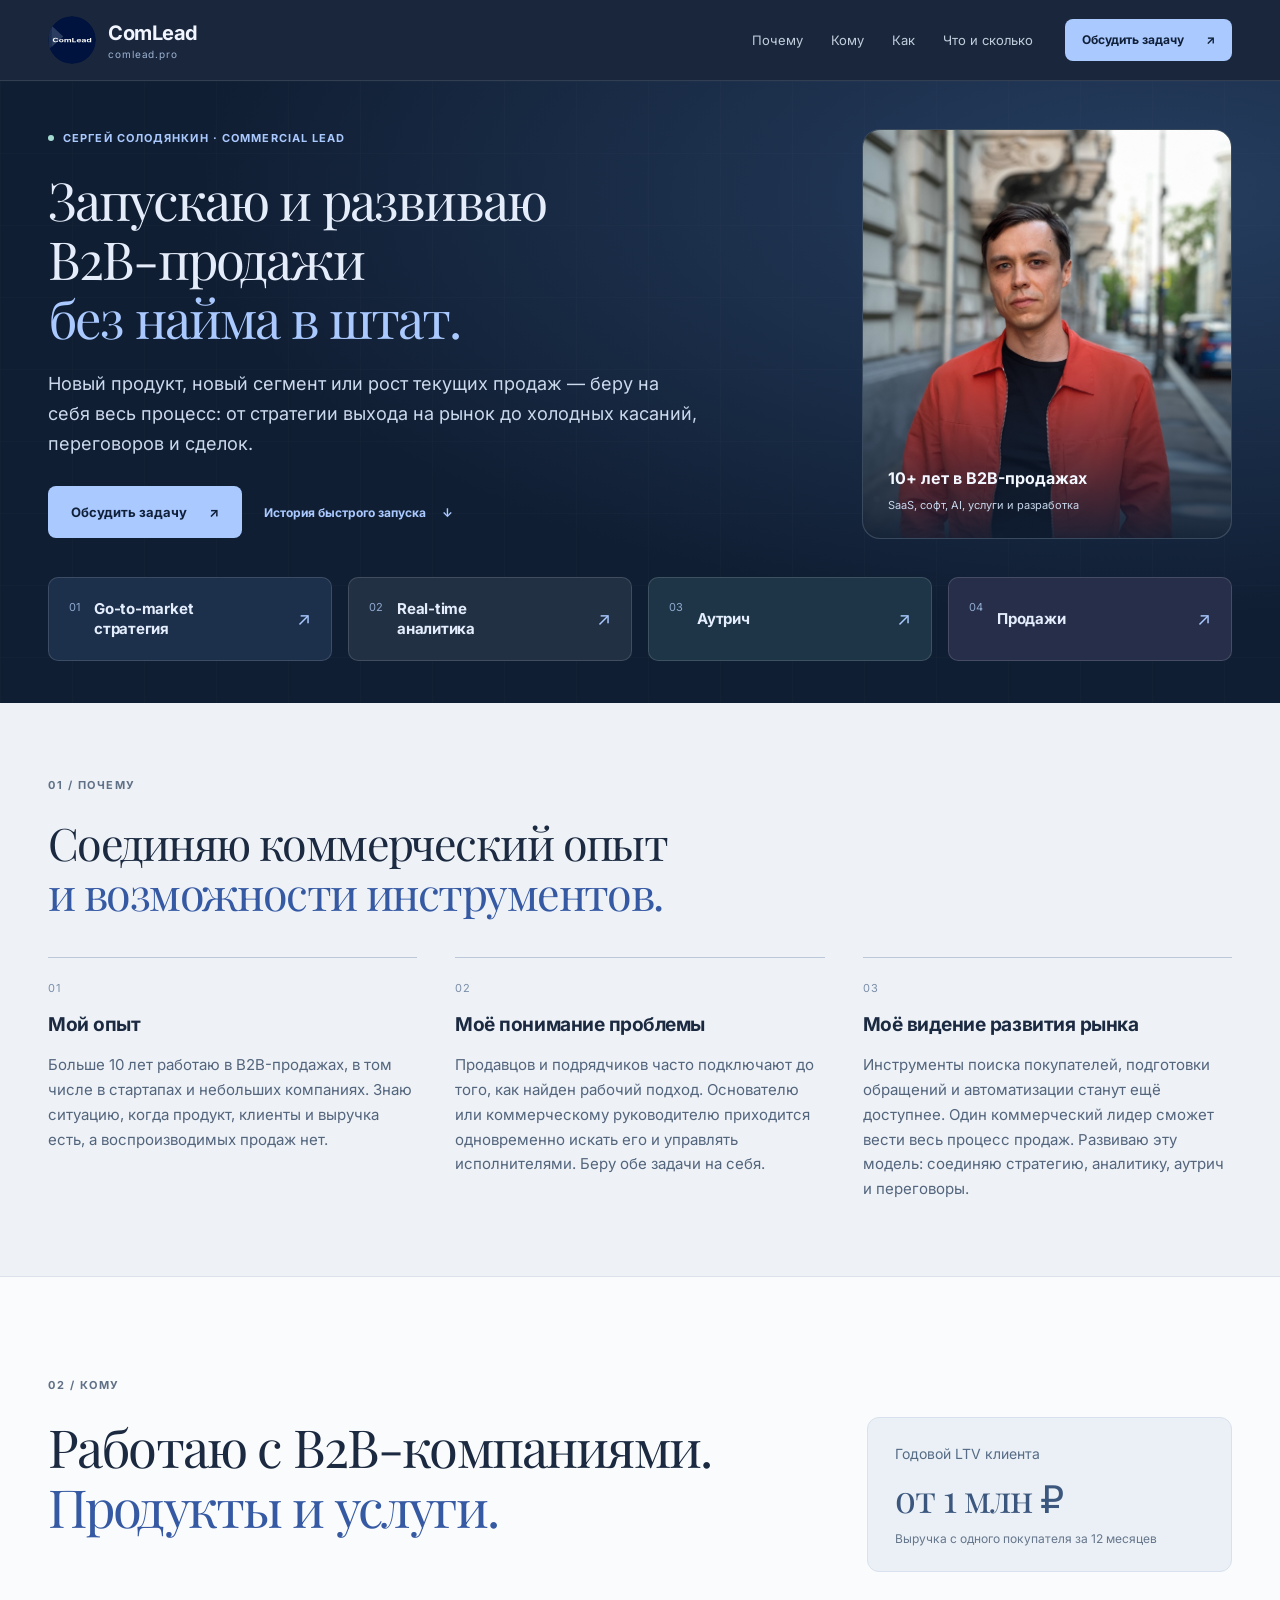
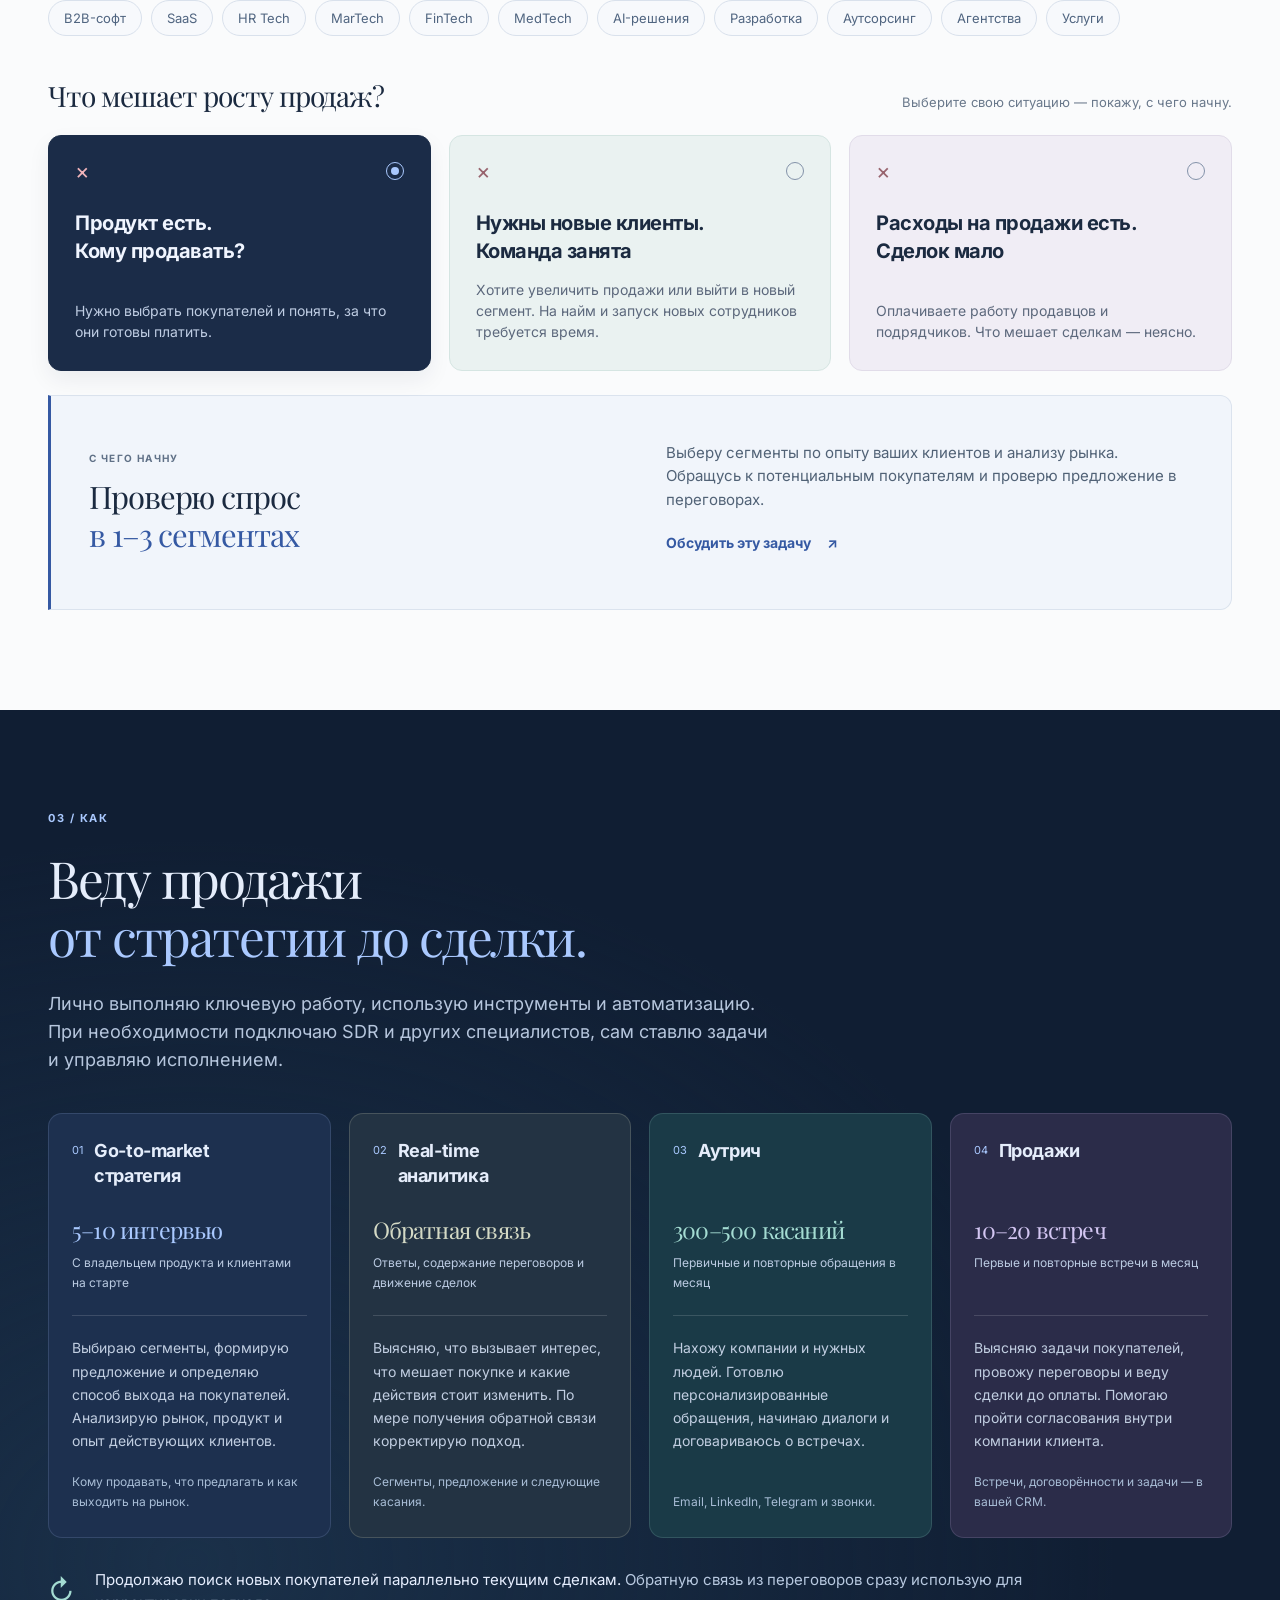
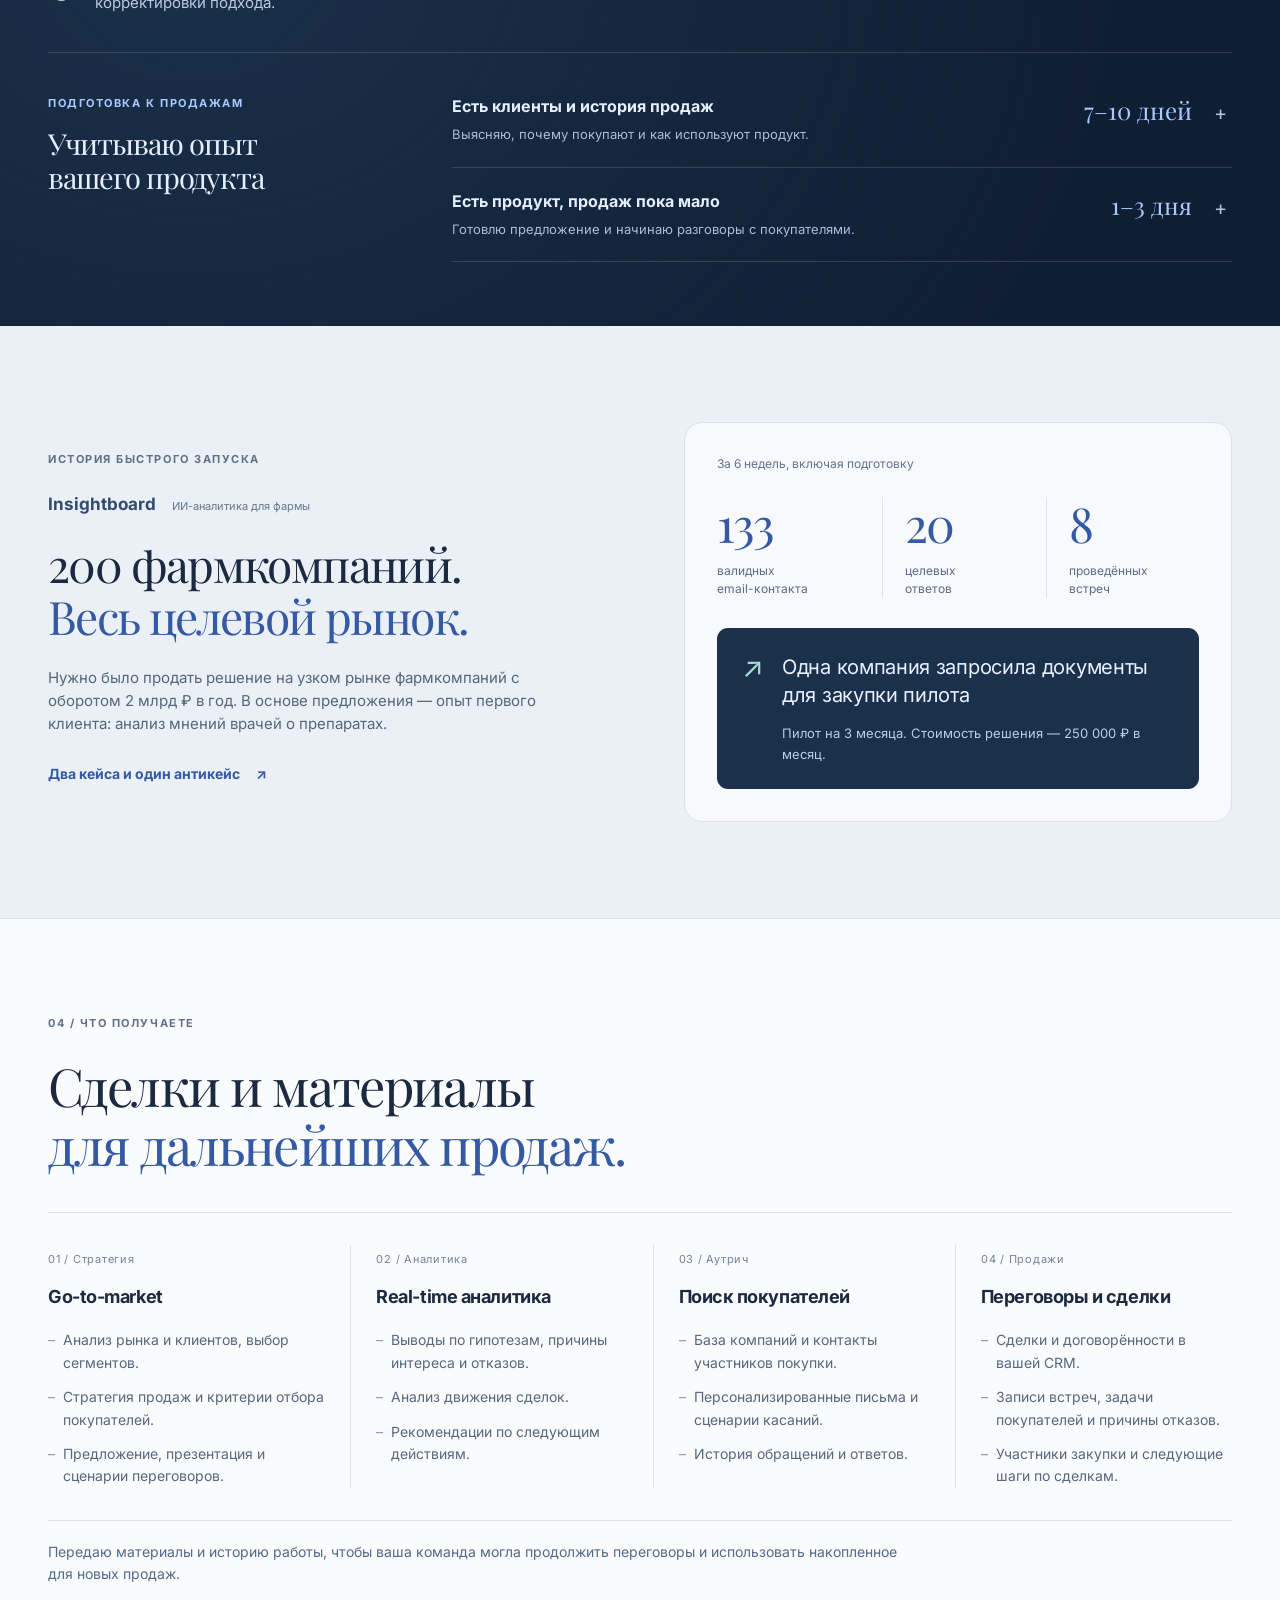
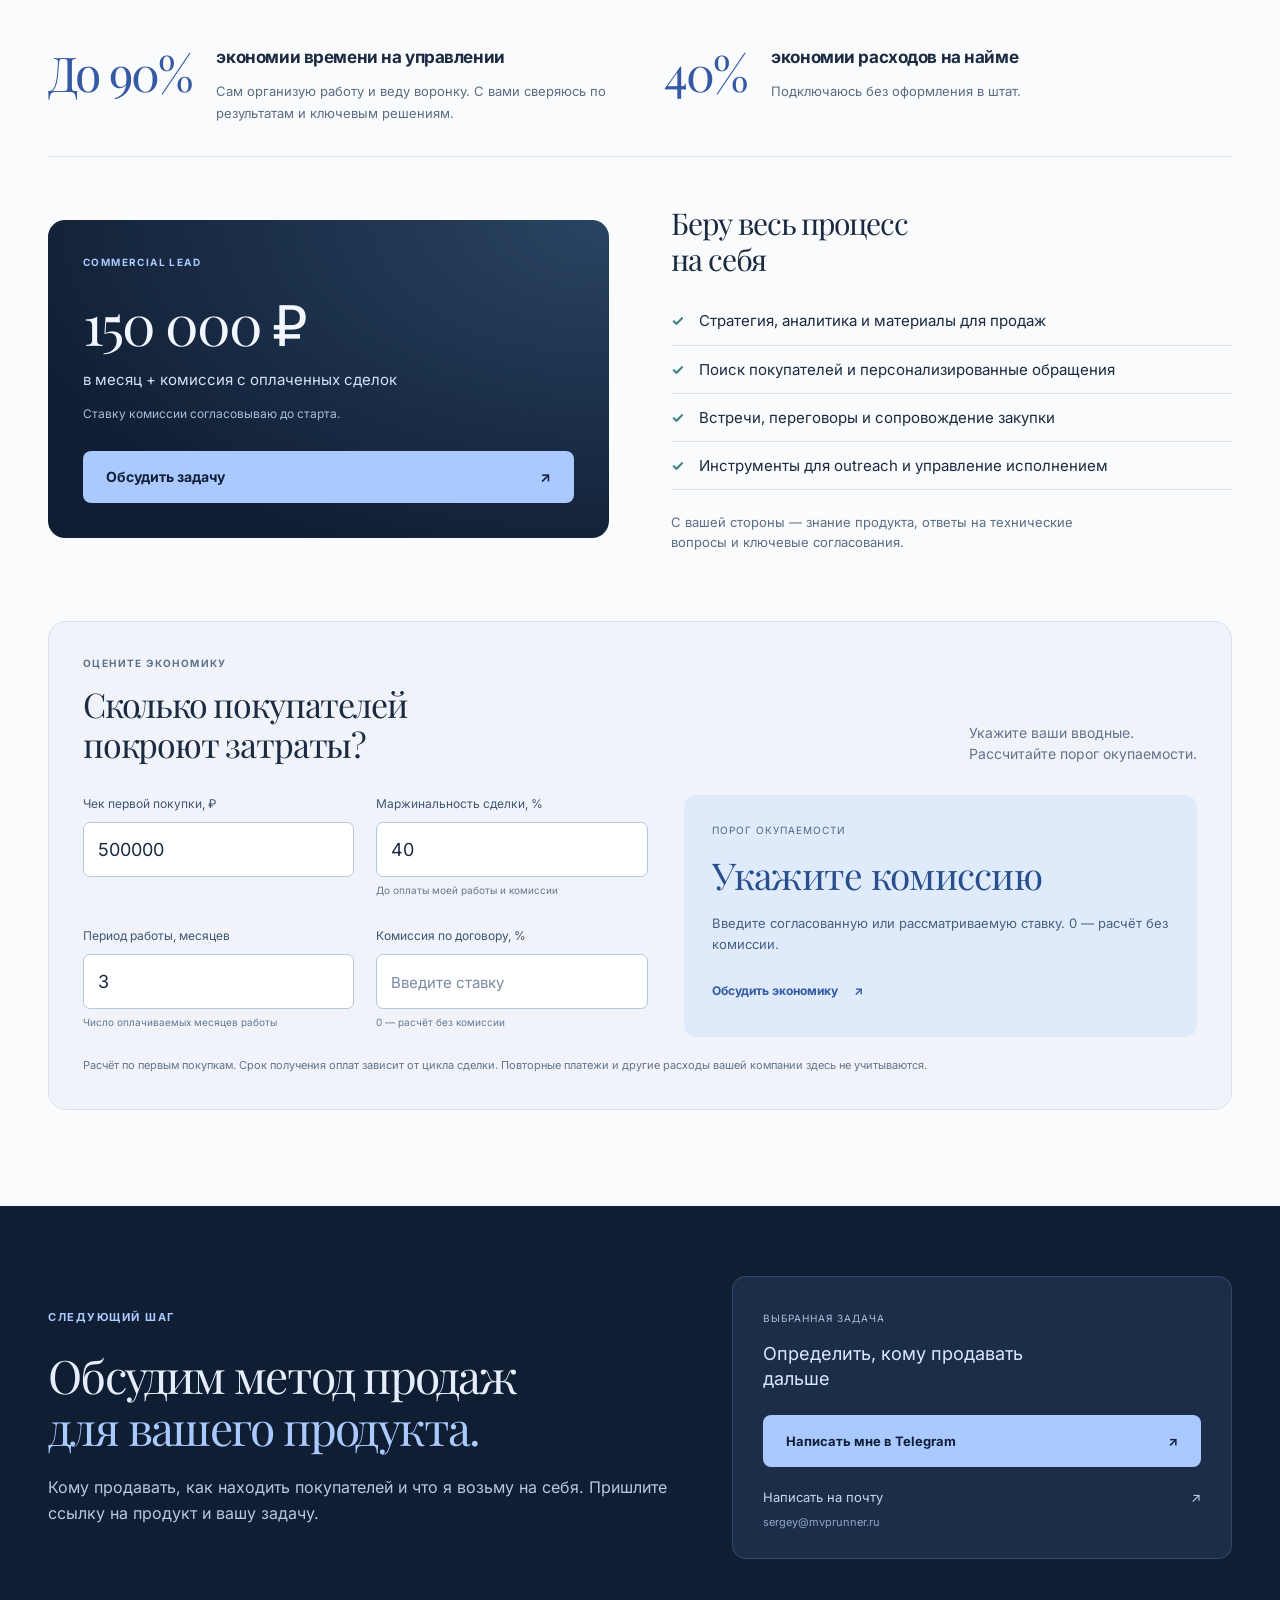
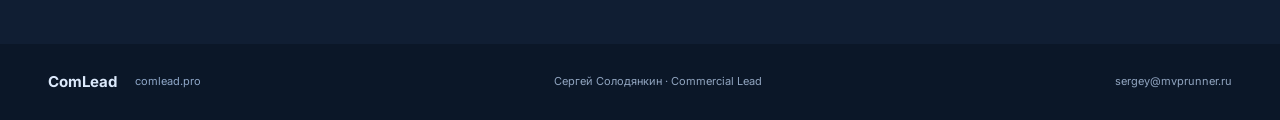
==== index.html @ 10d67a9d "Add files via upload" ====
<!doctype html>
<html lang="ru">
<head>
  <meta charset="utf-8">
  <meta name="viewport" content="width=device-width,initial-scale=1">
  <meta name="theme-color" content="#101e33">
  <title>ComLead — Commercial Lead для B2B-продаж</title>
  <meta name="description" content="Сергей Солодянкин — Commercial Lead. Запускаю и развиваю B2B-продажи: go-to-market стратегия, real-time аналитика, аутрич и переговоры. Без найма в штат.">
  <style>@font-face {
  font-family: 'Inter';
  font-style: normal;
  font-weight: 400;
  font-display: swap;
  src: url([data-uri]) format('truetype');
}
@font-face {
  font-family: 'Inter';
  font-style: normal;
  font-weight: 700;
  font-display: swap;
  src: url([data-uri]) format('truetype');
}
@font-face {
  font-family: 'Playfair Display';
  font-style: normal;
  font-weight: 400;
  font-display: swap;
  src: url([data-uri]) format('truetype');
}
:root{--navy:#101e33;--navy-soft:#192a43;--ink:#1b2a40;--muted:#596779;--blue:#aac9ff;--accent:#3559a3;--teal:#a4dcd2;--paper:#f4f6f8;--line:#dce2e9;--sans:Inter,Arial,sans-serif;--serif:'Playfair Display',Georgia,serif}
*{box-sizing:border-box}html{scroll-behavior:smooth;scroll-padding-top:100px}body{margin:0;background:var(--paper);color:var(--ink);font:16px/1.55 var(--sans);-webkit-font-smoothing:antialiased}button,input{font:inherit}a{color:inherit}img,svg{max-width:100%}button,a,input,summary{-webkit-tap-highlight-color:transparent}h1,h2,h3,p{margin:0}h1,h2,h3{font-family:var(--serif);font-weight:400;letter-spacing:-.035em}h1{font-size:clamp(48px,5.2vw,76px);line-height:1.09}h2{font-size:clamp(38px,4.1vw,58px);line-height:1.13}h3{font-size:30px;line-height:1.2}strong,b{font-weight:700}.wrap{width:min(1232px,calc(100% - 96px));margin-inline:auto}.accent{color:var(--accent)}.eyebrow{font-size:11px;line-height:1.5;letter-spacing:.14em;text-transform:uppercase;font-weight:700;color:#607187;margin-bottom:24px}.dark-surface{background:var(--navy);color:#e5edfb}.dark-surface .accent{color:var(--blue)}.dark-surface .eyebrow{color:var(--blue)}.sr-only{position:absolute;width:1px;height:1px;overflow:hidden;clip:rect(0,0,0,0);white-space:nowrap}.skip-link{position:fixed;top:12px;left:12px;z-index:100;background:white;color:var(--ink);padding:12px 18px;transform:translateY(-180%)}.skip-link:focus{transform:translateY(0)}a:focus-visible,summary:focus-visible,input:focus-visible{outline:3px solid #5c94ec;outline-offset:5px}
.site-header{position:sticky;top:0;z-index:20;background:#101e33f5;backdrop-filter:blur(16px);border-bottom:1px solid #ffffff1c}.nav{height:80px;display:flex;align-items:center;gap:32px}.brand{display:flex;gap:12px;align-items:center;color:#f1f5ff;text-decoration:none;font-size:18px;font-weight:700;white-space:nowrap}.brand img{flex:none;border-radius:50%}.nav-links{margin-left:auto;display:flex;gap:28px;color:#c2cddd;font-size:13px}.nav-links a{text-decoration:none;padding:12px 0;transition:color .2s}.nav-links a:hover{color:white}.button{display:inline-flex;gap:22px;align-items:center;justify-content:space-between;min-height:52px;padding:15px 22px;border:1px solid transparent;border-radius:8px;background:var(--blue);color:#102039;text-decoration:none;font-size:14px;line-height:1.4;font-weight:700;transition:background .2s,transform .2s}.button:hover{background:#c5daff;transform:translateY(-2px)}.button.small{min-height:42px;padding:10px 16px;font-size:12px}.text-link{display:inline-flex;align-items:center;gap:16px;text-decoration:none;font-size:14px;font-weight:700;line-height:1.45;padding-block:10px;color:var(--accent)}.text-link:hover{text-decoration:underline;text-underline-offset:5px}.dark-surface .text-link{color:var(--blue)}.mobile-nav{display:none}
.hero{position:relative;overflow:hidden;background:radial-gradient(ellipse at 90% 18%,#263e60 0,transparent 59%),var(--navy);padding:72px 0 0}.hero:before{position:absolute;content:'';inset:0;pointer-events:none;background-image:linear-gradient(#ffffff03 1px,transparent 1px),linear-gradient(90deg,#ffffff03 1px,transparent 1px);background-size:72px 72px}.hero .wrap{position:relative}.hero-layout{display:grid;grid-template-columns:1.15fr 1fr;gap:58px;align-items:center}.hero .eyebrow{font-size:10px;display:flex;align-items:center;gap:9px;margin-bottom:24px}.status-dot{width:6px;height:6px;background:var(--teal);border-radius:50%;flex:none}.hero-lead{font-size:19px;line-height:1.55;color:#ccd9ed;max-width:560px;margin-top:24px}.hero-benefit{margin-top:24px;border-left:2px solid #a4dcd287;padding-left:18px;max-width:560px;font-size:15px;line-height:1.55}.hero-benefit strong{display:block;font-size:15px;margin-bottom:6px;color:#e6efff}.hero-benefit p{color:#aebfd6}.hero-actions{display:flex;align-items:center;gap:18px;margin-top:30px;flex-wrap:wrap}.hero-actions .text-link{font-size:12px}.unit-visual{border:1px solid #b0c9ee26;border-radius:20px;padding:24px 26px;background:linear-gradient(140deg,#b6d2ff07,#0715271c);align-self:center;box-shadow:0 28px 80px #050e1f18}.visual-caption{display:flex;justify-content:space-between;align-items:center;color:#aec2df;font-size:11px;letter-spacing:.08em;text-transform:uppercase}.caption-mark{font-size:24px;color:var(--blue);line-height:1}.team-triangle{width:100%;height:auto;margin:22px 0 18px;overflow:visible}.team-triangle text{font-family:var(--sans);letter-spacing:0}.tri-role{font-size:17px;fill:#e7efff;font-weight:700}.tri-note{font-size:12px;fill:#adc0dc}.tri-core{font-family:var(--serif)!important;font-size:25px;fill:#e7efff}.accent-text{fill:var(--blue)}.visual-foot{display:flex;gap:15px;align-items:center;border-top:1px solid #ffffff21;padding-top:20px;font-size:12px;line-height:1.6;color:#afc0d8}.visual-foot strong{font-weight:400;color:#e2edff}.loop-icon{font-family:var(--sans);font-size:28px;line-height:1;color:var(--teal);flex:none}.industry-line{display:flex;align-items:center;justify-content:space-between;gap:24px;border-top:1px solid #ffffff20;margin-top:58px;padding:23px 0;color:#aebed4;font-size:12px}.industry-line a{text-decoration:none;white-space:nowrap;color:#d6e4f9}
.why-section{padding:88px 0;background:#eef2f7;border-bottom:1px solid var(--line)}.why-layout{display:grid;grid-template-columns:1.12fr 1fr;gap:90px;align-items:start}.why-layout h2{font-size:clamp(36px,3.5vw,49px)}.why-copy{padding-top:38px;font-size:17px;color:#536276}.why-copy>p+p{margin-top:22px}.key-thought{font-size:20px;line-height:1.5;color:var(--ink)}.small-copy{font-size:15px}
.who-section{padding:100px 0;background:#fafbfc}.section-heading{display:flex;justify-content:space-between;align-items:flex-end;gap:40px;margin-bottom:38px}.section-heading h2{max-width:920px}.section-intro{font-size:15px;color:var(--muted);padding-bottom:4px}.situation-picker{border:0;margin:0;padding:0;display:grid;grid-template-columns:repeat(3,minmax(0,1fr));gap:18px}.situation-choice{position:relative;display:flex;cursor:pointer;min-width:0}.situation-choice input{position:absolute;opacity:0;width:1px;height:1px}.choice-content{display:flex;flex-direction:column;flex:1;padding:24px 26px 28px;background:#eef1f8;border:1px solid #dce3f0;border-radius:13px;transition:background .2s,border-color .2s,transform .2s}.situation-choice:nth-of-type(2) .choice-content{background:#eaf2f1;border-color:#d5e5e2}.situation-choice:nth-of-type(3) .choice-content{background:#f0edf5;border-color:#e1dce9}.choice-top{display:flex;justify-content:space-between;align-items:center;margin-bottom:27px}.problem-mark{font-size:22px;line-height:1;color:#98646e}.choice-radio{width:18px;height:18px;border:1.5px solid #8392a9;border-radius:50%;display:grid;place-items:center}.choice-radio:after{content:'';width:8px;height:8px;border-radius:50%;background:transparent}.choice-content>strong{font-size:21px;line-height:1.35;letter-spacing:-.025em;font-weight:700;display:block;margin-bottom:14px}.choice-detail{font-size:14px;color:#5c687c;line-height:1.5;margin-top:auto}.situation-choice input:checked+.choice-content{background:#1b2c48;border-color:#1b2c48;color:#f0f5ff;box-shadow:0 9px 22px #12223c10}.situation-choice input:checked+.choice-content .choice-detail{color:#bfcde3}.situation-choice input:checked+.choice-content .problem-mark{color:#f1b4ba}.situation-choice input:checked+.choice-content .choice-radio{border-color:var(--blue)}.situation-choice input:checked+.choice-content .choice-radio:after{background:var(--blue)}.situation-choice input:focus-visible+.choice-content{outline:3px solid #5c94ec;outline-offset:4px}.situation-choice:hover .choice-content{transform:translateY(-3px);border-color:#829bbf}.route-box{margin-top:24px;border:1px solid #dbe3ee;border-left:3px solid var(--accent);border-radius:0 12px 12px 0;background:#f1f5fb;padding:32px 38px}.route-panel{display:grid;grid-template-columns:1fr 1fr;gap:50px;align-items:center;min-height:149px}.route-panel[hidden]{display:none}.route-panel .eyebrow{margin-bottom:12px;font-size:10px}.route-panel h3{font-size:31px}.route-panel p:not(.eyebrow){font-size:15px;color:#516276}.route-cta{margin-top:12px}.fit-line{display:flex;gap:26px;align-items:flex-start;margin-top:30px;font-size:13px;line-height:1.65;color:#5b687b}.fit-label{color:var(--accent);font-weight:700;white-space:nowrap}.fit-line p{max-width:780px}.fit-line strong{color:#344760;font-weight:700}
.how-section{padding:100px 0 42px;background:radial-gradient(ellipse at 15% 70%,#1a3049,transparent 60%),var(--navy)}.how-section h2{max-width:1070px;font-size:clamp(38px,4vw,56px)}.section-lead{font-size:18px;line-height:1.55;max-width:720px;color:#b6c6dd;margin-top:24px}.team-grid{display:grid;grid-template-columns:repeat(3,minmax(0,1fr));gap:20px;margin-top:40px}.role-card{display:flex;flex-direction:column;padding:28px;background:#1d304f;border:1px solid #adc8f529;border-radius:14px;min-width:0}.role-card.search{background:#1a3a47;border-color:#a4dcd22b}.role-card.deals{background:#2b2c49;border-color:#c5b6e72b}.role-name{display:flex;align-items:flex-start;gap:14px;min-height:78px;margin-bottom:22px}.role-name h3{font-family:var(--sans);font-size:20px;line-height:1.35;font-weight:700;letter-spacing:-.02em;padding-top:3px}.person-icon{display:grid;place-items:center;width:36px;height:36px;flex:none;border:1px solid #c0d6fc30;border-radius:50%;color:var(--blue)}.person-icon svg{width:21px;height:21px}.search .person-icon{color:var(--teal)}.deals .person-icon{color:#c5b6e7}.role-card>p{font-size:15px;line-height:1.6;color:#c1cee1;flex:1}.role-output{margin-top:28px;padding-top:22px;border-top:1px solid #ffffff26}.role-output strong{font-size:27px;line-height:1.2;letter-spacing:-.035em;color:var(--blue);display:block;font-weight:400;font-family:var(--serif)}.search .role-output strong{color:var(--teal)}.deals .role-output strong{color:#d3c6f2}.role-output span{font-size:12px;line-height:1.65;display:block;margin-top:9px;color:#bbcbe2}.feedback-strip{display:flex;align-items:center;gap:20px;margin:30px 0 0;padding:0 0 38px;border-bottom:1px solid #ffffff24}.feedback-strip p{font-size:15px;color:#b8c9e0;max-width:700px}.feedback-strip strong{font-weight:400;color:#e7efff}.strip-label{margin-left:auto;font-size:11px;color:#a6b9d3;white-space:nowrap}.preparation{display:grid;grid-template-columns:1fr 2.2fr;gap:50px;margin-top:42px}.preparation .eyebrow{margin-bottom:14px}.preparation h3{font-size:29px;color:#e7efff}.prep-item{padding:22px 0;border-bottom:1px solid #ffffff24}.prep-item:first-child{padding-top:0}.prep-item summary{list-style:none;display:flex;justify-content:space-between;gap:24px;cursor:pointer}.prep-item summary::-webkit-details-marker{display:none}.prep-item summary>span{min-width:0}.prep-item summary strong{display:block;font-size:16px;line-height:1.45;font-weight:700;color:#e5efff}.prep-item summary span span{display:block;font-size:13px;line-height:1.5;color:#a8bdd8;margin-top:7px}.prep-item summary b{font-family:var(--serif);font-weight:400;font-size:24px;line-height:1.2;white-space:nowrap;color:var(--blue);padding-top:1px}.prep-item summary i{font-style:normal;font-family:var(--sans);font-size:20px;color:#adc1dd;display:inline-block;transition:transform .2s;width:18px;margin-left:16px}.prep-item[open] summary i{transform:rotate(45deg)}.prep-item>p{margin-top:18px;max-width:650px;color:#b6c8df;font-size:14px;line-height:1.6}.channels{margin-top:30px;padding-top:28px;border-top:1px solid #ffffff24;display:flex;align-items:center;justify-content:space-between;gap:24px;font-size:12px;color:#a6bad4}.channels>div{display:flex;gap:26px;flex-wrap:wrap;align-items:center;color:#cedcf0}.channels b{font-weight:700;color:var(--teal)}
.proof-section{padding:96px 0;background:#eaf0f6;border-bottom:1px solid var(--line)}.proof-layout{display:grid;grid-template-columns:1fr 1fr;gap:88px;align-items:center}.case-name{display:block;font-size:17px;font-weight:700;margin-bottom:20px;color:#314b70}.case-name>span{font-size:11px;font-weight:400;display:inline-block;margin-left:12px;color:#66778e}.proof-intro h2{font-size:clamp(37px,3.6vw,50px);max-width:530px}.proof-intro>p:not(.eyebrow){font-size:15px;color:#56667b;margin-top:24px;max-width:500px}.proof-intro .text-link{margin-top:18px}.proof-data{background:#f7f9fc;border:1px solid #d8e2ed;border-radius:18px;padding:32px}.proof-metrics{display:grid;grid-template-columns:repeat(3,minmax(0,1fr));gap:12px;padding:0 0 30px}.proof-metrics>div+div{border-left:1px solid #dbe3ee;padding-left:22px}.proof-metrics strong{font-family:var(--serif);font-size:48px;line-height:1.1;font-weight:400;letter-spacing:-.03em;color:var(--accent);display:block}.proof-metrics span{display:block;margin-top:12px;font-size:12px;color:#5b6d86;line-height:1.5}.proof-outcome{background:#1b304b;padding:25px;border-radius:11px;display:flex;gap:18px;align-items:flex-start;color:#e8f0ff}.outcome-mark{color:var(--teal);font-size:28px;line-height:1;flex:none}.proof-outcome strong{display:block;font-size:20px;font-weight:700;line-height:1.4;letter-spacing:-.015em}.proof-outcome p{font-size:13px;color:#bbcee6;margin-top:14px;line-height:1.6}.proof-context{font-size:11px;color:#5b6d83;line-height:1.6;margin:18px 0 0;padding-inline:4px}
.what-section{padding:96px 0;background:#fafbfc}.ownership-grid{display:grid;grid-template-columns:repeat(3,minmax(0,1fr));gap:36px;border-block:1px solid var(--line);padding:32px 0;margin-top:36px}.ownership-grid article{min-width:0}.ownership-grid article+article{border-left:1px solid var(--line);padding-left:36px}.ownership-grid article>span{font-size:11px;color:#71839b;letter-spacing:.07em}.ownership-grid h3{font-family:var(--sans);font-weight:700;font-size:18px;line-height:1.4;letter-spacing:-.025em;margin:14px 0 12px;max-width:260px}.ownership-grid p{font-size:14px;color:#5c6b7f;line-height:1.6}.price-layout{display:grid;grid-template-columns:1fr 1fr;gap:62px;align-items:center;margin-top:48px}.price-card{padding:35px;border-radius:17px;background:radial-gradient(ellipse at 100% 0,#294463,transparent 80%),var(--navy)}.price-card .eyebrow{font-size:10px;margin-bottom:22px}.price{font-family:var(--serif);font-size:clamp(48px,5vw,65px);line-height:1.1;letter-spacing:-.04em;color:#f2f6ff;white-space:nowrap}.price-period{font-size:15px;color:#d4e1f5;margin-top:15px}.price-note{font-size:12px;color:#aabdD8;margin-top:13px}.price-card .button{margin-top:28px;width:100%}.price-included h3{font-size:30px;margin-bottom:20px}.checklist{margin:0;padding:0;list-style:none}.checklist li{padding:12px 0 12px 28px;border-bottom:1px solid var(--line);font-size:15px;position:relative}.checklist li:before{content:'✓';color:#3f827d;position:absolute;left:0;font-weight:700}.price-included>p{font-size:13px;color:#5b6d83;margin-top:22px;max-width:440px}.calculator{margin-top:68px;border:1px solid #d9e2ee;border-radius:18px;padding:34px;background:#f0f4fa}.calc-heading{display:flex;justify-content:space-between;align-items:flex-end;gap:35px;margin-bottom:30px}.calc-heading h3{font-size:34px}.calc-heading .eyebrow{margin-bottom:13px;font-size:10px}.calc-heading>p{font-size:14px;color:#64738a}.calc-grid{display:grid;grid-template-columns:1.1fr 1fr;gap:36px}.inputs{display:grid;grid-template-columns:1fr 1fr;gap:22px}.inputs label{display:block;font-size:12px;line-height:1.5;color:#405571;min-width:0}.inputs input{display:block;width:100%;min-width:0;margin-top:9px;padding:13px 14px;font-size:18px;line-height:1.5;color:var(--ink);background:#fff;border:1px solid #b8c8dc;border-radius:7px}.inputs input::placeholder{color:#7b8ba2;font-size:15px}.inputs small{display:block;font-size:10px;line-height:1.5;color:#65778e;margin-top:6px}.calc-result{display:flex;flex-direction:column;align-items:flex-start;justify-content:center;min-width:0;padding:28px;background:#dfeafa;border-radius:12px}.result-label{text-transform:uppercase;letter-spacing:.1em;font-size:10px;color:#506888}.calc-result>strong{font-family:var(--serif);font-weight:400;font-size:37px;line-height:1.2;letter-spacing:-.02em;color:#294e8d;margin-top:14px}.calc-result>p{font-size:13px;line-height:1.65;color:#486180;margin-top:16px}.calc-result .text-link{margin-top:16px;font-size:12px}.calc-note{font-size:11px;color:#63738a;line-height:1.6;margin-top:20px;max-width:850px}
.contact-section{padding:70px 0 85px}.founder{display:grid;grid-template-columns:230px 1fr;gap:42px;align-items:stretch;max-width:1020px}.founder-photo{position:relative;min-height:280px;overflow:hidden;border-radius:14px;background:#1f3047}.founder-photo img{position:absolute;inset:0;width:100%;height:100%;object-fit:cover;object-position:center 42%;display:block}.founder-copy{padding:8px 0;max-width:720px}.founder-copy .eyebrow{margin-bottom:19px;font-size:10px}.founder-copy h3{font-size:39px;color:#f0f5ff;margin-bottom:10px}.founder-title{font-size:16px;line-height:1.55;color:var(--blue);margin-bottom:23px}.founder-copy>p:not(.eyebrow):not(.founder-title){font-size:15px;line-height:1.65;color:#b7c8df;max-width:640px}.founder-copy>p+p:not(.founder-title){margin-top:14px}.founder-copy strong{color:#e1ebfc;font-weight:400}.contact-layout{display:grid;grid-template-columns:1.25fr 1fr;gap:60px;border-top:1px solid #ffffff24;padding-top:55px;margin-top:55px;align-items:center}.contact-layout h2{font-size:clamp(38px,4vw,55px)}.contact-lead{font-size:16px;line-height:1.6;color:#b7c8df;margin-top:22px}.contact-action{padding:27px 30px;border:1px solid #adc6eb2c;border-radius:14px;background:#1b2d47}.selection-label{font-size:10px;letter-spacing:.1em;text-transform:uppercase;color:#a9c0df}.contact-action>p{font-size:18px;line-height:1.4;color:#dbe8ff;margin-top:12px;max-width:310px}.contact-action .button{margin-top:24px;width:100%;font-size:13px;gap:12px}.contact-email{display:flex;justify-content:space-between;gap:16px;font-size:13px;color:#c6d8f3;margin-top:20px;text-decoration:none}.contact-email:hover{text-decoration:underline;text-underline-offset:4px}.email-caption{display:block;color:#8fa7c8;font-size:11px;margin-top:7px}footer{padding:26px 0;background:#0b1728;font-size:11px;color:#91a5c0}footer .wrap{display:flex;gap:24px;align-items:center;justify-content:space-between}footer a{text-decoration:none}.footer-brand{color:#dce9fb;font-size:15px;font-weight:700}
@media(min-width:1500px){.hero{padding-top:86px}.hero-layout{gap:76px}.unit-visual{padding:28px 32px}}
@media(max-width:1150px){.wrap{width:calc(100% - 64px)}.nav{gap:22px}.nav-links{gap:20px}.brand{font-size:16px}.hero-layout{gap:32px}.unit-visual{padding:22px}.hero-lead{font-size:17px}.why-layout{gap:50px}.proof-layout{gap:40px}.role-card{padding:23px}.role-name h3{font-size:18px}.role-output strong{font-size:25px}.strip-label{display:none}.price-layout{gap:40px}.founder{max-width:100%}.contact-layout{gap:40px}.contact-action{padding:24px}.case-name>span{display:block;margin:6px 0 0}}
@media(max-width:900px){.nav-links{gap:18px}.nav-cta{display:none}.hero-layout{grid-template-columns:1.12fr 1fr;gap:28px}h1{font-size:51px}.hero-actions .button{font-size:12px;padding:14px 18px}.hero-benefit,.hero-benefit strong{font-size:13px}.unit-visual{padding:18px}.visual-caption{font-size:9px}.visual-foot{font-size:11px}.tri-role{font-size:17px}.industry-line{font-size:10px}.why-layout{gap:35px}.why-copy{font-size:16px}.key-thought{font-size:18px}.choice-content{padding:22px}.choice-content>strong{font-size:18px}.choice-detail{font-size:13px}.route-panel{gap:32px}.route-panel h3{font-size:28px}.team-grid{gap:14px}.role-card{padding:20px}.role-name{display:block;min-height:112px;margin-bottom:14px}.role-name h3{margin-top:14px;font-size:18px}.role-card>p{font-size:14px}.role-output strong{font-size:22px}.role-output span{font-size:11px}.preparation{grid-template-columns:1fr;gap:28px}.preparation h3 br{display:none}.prep-item:first-child{border-top:1px solid #ffffff24;padding-top:22px}.proof-layout{gap:32px}.proof-data{padding:25px}.proof-metrics strong{font-size:42px}.proof-metrics>div+div{padding-left:12px}.proof-outcome{padding:20px;gap:13px}.proof-outcome strong{font-size:17px}.proof-outcome p{font-size:12px}.ownership-grid{gap:24px}.ownership-grid article+article{padding-left:24px}.price-layout{gap:30px}.price-card{padding:28px}.price-period{font-size:13px}.price-card .button{font-size:12px}.calculator{padding:28px}.calc-grid{gap:24px}.inputs{gap:18px}.calc-result{padding:22px}.calc-result>strong{font-size:32px}.contact-layout{grid-template-columns:1.2fr 1fr;gap:30px}.contact-layout h2{font-size:40px}.contact-action .button{font-size:12px;padding:14px}}
@media(max-width:800px){html{scroll-padding-top:88px}.wrap{width:calc(100% - 40px)}.nav{height:70px;gap:18px}.brand{font-size:17px}.brand img{height:44px;width:44px}.nav-links{display:none}.mobile-nav{display:block;margin-left:auto}.mobile-nav summary{list-style:none;display:flex;align-items:center;gap:12px;color:#d8e4f6;font-size:13px;cursor:pointer;padding:10px 0 10px 15px;min-height:44px}.mobile-nav summary::-webkit-details-marker{display:none}.mobile-nav summary span{font-size:25px;line-height:1}.mobile-menu{position:absolute;right:20px;top:62px;width:250px;background:#1c304d;border:1px solid #405778;border-radius:12px;padding:10px;box-shadow:0 15px 30px #08111e55}.mobile-menu a{display:block;padding:13px 14px;text-decoration:none;color:#deebff;font-size:14px}.hero{padding-top:45px}.hero-layout{grid-template-columns:1fr;gap:32px}.hero-copy{max-width:600px}.hero .eyebrow{font-size:9px;margin-bottom:22px;letter-spacing:.1em}h1{font-size:clamp(43px,9vw,64px);line-height:1.12}.desktop-break{display:initial}.hero-lead{font-size:17px;line-height:1.55;margin-top:22px;max-width:520px}.hero-benefit{font-size:14px;line-height:1.55;margin-top:22px;padding-left:15px}.hero-benefit strong{font-size:14px}.hero-actions{margin-top:25px;gap:12px}.hero-actions .button{min-height:52px;font-size:13px}.hero-actions .text-link{font-size:12px}.unit-visual{width:100%;max-width:440px;margin:auto;padding:20px 24px}.visual-caption{font-size:10px}.team-triangle{margin-top:16px;margin-bottom:14px}.visual-foot{font-size:12px;padding-top:16px}.industry-line{margin-top:32px;padding:22px 0;font-size:11px;align-items:flex-start}.industry-line>span{max-width:350px}.industry-line a{display:none}.why-section,.who-section,.proof-section,.what-section{padding:64px 0}.why-layout{grid-template-columns:1fr;gap:22px}.why-copy{padding-top:0;font-size:16px;max-width:580px}.why-copy>p+p{margin-top:18px}.why-layout h2,h2{font-size:clamp(34px,7.8vw,48px)}.key-thought{font-size:18px}.small-copy{font-size:14px}.eyebrow{font-size:10px;margin-bottom:20px}.section-heading{display:block;margin-bottom:28px}.section-intro{margin-top:20px;font-size:14px}.section-intro br{display:none}.situation-picker{grid-template-columns:1fr;gap:12px}.choice-content{padding:21px 22px;position:relative}.choice-top{position:absolute;top:23px;right:22px;margin:0}.problem-mark{display:none}.choice-content>strong{font-size:18px;line-height:1.35;margin:0 32px 9px 0}.choice-content>strong br{display:none}.choice-detail{font-size:14px;max-width:540px;margin-top:0;padding-right:12px}.situation-choice:hover .choice-content{transform:none}.route-box{margin-top:18px;padding:26px 24px}.route-panel{grid-template-columns:1fr;gap:18px;min-height:0}.route-panel h3{font-size:30px}.route-panel p:not(.eyebrow){font-size:15px}.route-cta{margin-top:10px;min-height:44px}.fit-line{display:block;margin-top:24px;font-size:12px}.fit-label{display:block;margin-bottom:9px}.how-section{padding:64px 0 32px}.how-section h2{font-size:clamp(34px,7.8vw,46px)}.section-lead{font-size:16px;margin-top:20px}.team-grid{grid-template-columns:1fr;margin-top:28px;gap:15px}.role-card{padding:25px}.role-name{display:flex;align-items:center;min-height:0;margin-bottom:18px;gap:15px}.role-name h3{margin:0;font-size:20px;padding-top:0}.role-card>p{font-size:15px;max-width:560px}.role-output{margin-top:22px;padding-top:18px;display:flex;align-items:flex-start;gap:24px;justify-content:space-between}.role-output strong{font-size:27px;white-space:nowrap}.role-output span{font-size:11px;line-height:1.5;margin-top:0;max-width:190px}.feedback-strip{padding-bottom:28px;margin-top:25px;gap:15px;align-items:flex-start}.feedback-strip p{font-size:14px}.preparation{margin-top:30px;gap:22px}.preparation h3{font-size:28px}.prep-item summary{gap:14px}.prep-item summary strong{font-size:15px}.prep-item summary span span{font-size:12px}.prep-item summary b{font-size:22px}.prep-item summary i{font-size:18px;margin-left:10px;width:14px}.prep-item>p{font-size:14px}.channels{display:block;margin-top:24px;padding-top:23px}.channels>div{gap:25px;margin-top:13px;font-size:13px}.proof-layout{grid-template-columns:1fr;gap:28px}.proof-intro h2{font-size:clamp(34px,8vw,45px);max-width:540px}.case-name{margin-bottom:18px}.case-name>span{display:inline-block;margin:0 0 0 10px}.proof-intro>p:not(.eyebrow){margin-top:20px;font-size:15px}.proof-intro .text-link{margin-top:14px}.proof-data{padding:25px}.proof-metrics{padding-bottom:24px;gap:20px}.proof-metrics strong{font-size:44px}.proof-metrics>div+div{padding-left:20px}.proof-metrics span{font-size:12px;margin-top:10px}.proof-outcome{padding:23px;gap:18px}.proof-outcome strong{font-size:19px}.proof-outcome p{font-size:13px}.proof-context{font-size:11px}.ownership-grid{grid-template-columns:1fr;gap:0;padding:0;margin-top:28px}.ownership-grid article{padding:23px 0;position:relative;padding-left:40px}.ownership-grid article+article{border-left:0;border-top:1px solid var(--line);padding-left:40px}.ownership-grid article>span{position:absolute;left:0;top:28px}.ownership-grid h3{font-size:18px;margin:0 0 10px;max-width:100%}.ownership-grid p{font-size:14px;max-width:560px}.price-layout{grid-template-columns:1fr;gap:30px;margin-top:32px}.price-card{padding:30px}.price{font-size:clamp(48px,12vw,65px)}.price-period{font-size:14px}.price-card .button{font-size:13px}.price-included h3{font-size:29px}.checklist li{font-size:15px}.price-included>p{font-size:13px}.calculator{padding:25px;margin-top:40px;border-radius:14px}.calc-heading{display:block;margin-bottom:25px}.calc-heading h3{font-size:31px}.calc-heading>p{margin-top:16px;font-size:13px}.calc-heading>p br{display:none}.calc-grid{grid-template-columns:1fr;gap:24px}.inputs{gap:20px 16px}.inputs label{font-size:12px}.inputs input{font-size:18px;padding:12px}.inputs small{font-size:10px}.calc-result{padding:25px;min-height:215px}.calc-result>strong{font-size:35px}.calc-result>p{font-size:13px}.calc-note{font-size:10px}.contact-section{padding:54px 0 60px}.founder{grid-template-columns:150px 1fr;gap:25px}.founder-photo{min-height:270px}.founder-copy{padding:0}.founder-copy h3{font-size:30px}.founder-copy .eyebrow{font-size:9px;margin-bottom:14px}.founder-title{font-size:14px;margin-bottom:18px}.founder-copy>p:not(.eyebrow):not(.founder-title){font-size:13px}.contact-layout{grid-template-columns:1fr;gap:28px;padding-top:36px;margin-top:36px}.contact-layout h2{font-size:clamp(35px,8vw,47px)}.contact-lead{font-size:15px;margin-top:20px}.contact-action{padding:26px}.contact-action>p{max-width:100%;font-size:18px}.contact-action .button{font-size:13px;padding:15px 18px;min-height:52px}.contact-email{min-height:36px;align-items:center}.email-caption{margin-top:0}footer .wrap{flex-wrap:wrap;gap:14px 24px}footer span{order:3;width:100%;font-size:11px}footer .wrap>a:last-child{margin-left:auto}}
@media(max-width:430px){h1{font-size:clamp(38px,10.5vw,44px)}.wrap{width:calc(100% - 36px)}.hero-actions .button{width:100%;gap:12px;font-size:13px}.hero-actions .text-link{padding:10px 0}.unit-visual{padding:18px 22px}.hero .eyebrow{font-size:8px;letter-spacing:.11em}.why-layout h2,h2{font-size:35px}.section-heading h2{font-size:36px}.choice-content{padding:20px}.choice-top{right:20px;top:23px}.choice-content>strong{font-size:17px}.choice-detail{font-size:13px}.route-box{padding:24px 21px}.route-panel h3{font-size:28px}.how-section h2{font-size:35px}.role-card{padding:24px}.role-output{display:block}.role-output strong{font-size:29px}.role-output span{margin-top:10px;font-size:12px;max-width:none}.role-output span br{display:none}.prep-item summary{display:block;position:relative;padding-right:26px}.prep-item summary b{display:block;margin-top:13px;font-size:24px}.prep-item summary i{position:absolute;right:0;top:0;margin:0}.channels>div{gap:21px;font-size:12px}.proof-data{padding:22px}.proof-metrics{gap:12px}.proof-metrics strong{font-size:40px}.proof-metrics>div+div{padding-left:14px}.proof-metrics span{font-size:10px}.proof-outcome{padding:20px;gap:14px}.proof-outcome strong{font-size:17px}.case-name>span{display:block;margin:6px 0 0}.price-card{padding:26px}.price-period{font-size:13px}.price-card .button{font-size:12px}.calculator{padding:22px}.inputs{grid-template-columns:1fr;gap:19px}.inputs label{font-size:13px}.inputs small{font-size:11px}.calc-heading h3{font-size:30px}.calc-result{padding:23px}.calc-result>strong{font-size:33px}.founder{grid-template-columns:1fr;gap:24px}.founder-photo{width:100%;height:320px;min-height:0}.founder-photo img{object-position:center 32%}.founder-copy h3{font-size:36px}.founder-title{font-size:15px}.founder-copy>p:not(.eyebrow):not(.founder-title){font-size:15px}.founder-copy .eyebrow{font-size:10px}.contact-action{padding:23px}.contact-action .button{font-size:12px;gap:8px}.contact-lead br{display:none}footer .wrap{display:block}footer a,footer span{display:block}footer span{margin:10px 0}footer .wrap>a:last-child{margin:12px 0 0}}
@media(prefers-reduced-motion:reduce){html{scroll-behavior:auto}*,*:before,*:after{transition:none!important}.button:hover,.situation-choice:hover .choice-content{transform:none}}
@media print{.site-header,.skip-link,.mobile-nav{display:none}html{scroll-padding:0}body{-webkit-print-color-adjust:exact;print-color-adjust:exact}.wrap{width:calc(100% - 32px)}section{break-inside:auto}.route-panel[hidden]{display:grid}.route-panel+.route-panel{margin-top:25px}.prep-item>p{display:block}.hero-layout,.why-layout,.proof-layout,.price-layout,.contact-layout{grid-template-columns:1fr 1fr}.team-grid{grid-template-columns:repeat(3,1fr)}.role-name{display:block}.role-output{display:block}.hero h1{font-size:44px}h2{font-size:36px}.contact-layout{break-inside:avoid}}

@media(max-width:800px){.choice-detail{font-size:14px}.role-card>p,.route-panel p:not(.eyebrow),.proof-intro>p:not(.eyebrow){font-size:16px}.ownership-grid p{font-size:15px}}

@media(min-width:801px){.ownership-grid h3{min-height:2.8em}}

/* Focused landing refresh: compact hero, contained diagram and concrete outputs. */
.hero{padding:55px 0 60px}
.hero-layout{grid-template-columns:1.15fr 1fr;gap:64px}
.hero h1{font-size:clamp(42px,4.15vw,56px);line-height:1.13;letter-spacing:-.035em}
.hero-lead{font-size:18px;max-width:540px;margin-top:23px;line-height:1.6}
.hero-actions{gap:22px;margin-top:28px}
.hero-actions .button{font-size:13px}
.unit-visual{padding:22px 24px 12px;border-radius:17px;box-shadow:none}
.visual-caption{font-size:10px}
.team-triangle{margin:12px 0 0;display:block;overflow:hidden}
.tri-role{font-size:19px}
.tri-note{font-size:16px}
.tri-core{font-size:25px}
.why-copy{padding-top:12px}
.why-layout{gap:76px;align-items:center}
.why-copy .key-thought{font-size:19px}
.who-heading{align-items:center;margin-bottom:28px}
.client-value{flex:0 0 365px;padding:23px 27px;background:#eaf0f6;border:1px solid #d8e1ed;border-radius:12px}
.client-value>span{font-size:14px;color:#566b85}
.client-value strong{display:block;font-family:var(--serif);font-size:38px;line-height:1.2;font-weight:400;color:#3c577e;letter-spacing:-.025em;margin:9px 0}
.client-value p{font-size:12px;color:#66768b;line-height:1.5}
.industry-tags{display:flex;flex-wrap:wrap;gap:9px;list-style:none;padding:0;margin:0 0 43px;max-width:1120px}
.industry-tags li{border:1px solid #d9e1ec;border-radius:30px;padding:8px 15px;color:#506580;font-size:13px;line-height:1.4;background:#f7f9fc}
.situation-heading{display:flex;align-items:baseline;justify-content:space-between;gap:25px;margin-bottom:22px}
.situation-heading h3{font-size:28px}
.situation-heading p{font-size:13px;color:#69788b}
.choice-content>strong{font-size:20px;line-height:1.4}
.role-name{min-height:38px;margin-bottom:22px;align-items:center}
.role-name h3{font-size:19px;padding:0}
.role-output{margin:0 0 22px;padding:0 0 22px;border-top:0;border-bottom:1px solid #ffffff24;display:block}
.role-output strong{font-size:clamp(20px,1.68vw,23px);line-height:1.3;letter-spacing:-.035em;white-space:nowrap;font-family:var(--serif)}
.role-output span{font-size:12px;margin-top:8px;max-width:none}
.role-card>p{flex:none}
.role-card .role-method{font-size:12px;line-height:1.55;color:#a8bdd6;margin-top:auto;padding-top:20px}
.feedback-strip p{max-width:950px}
.how-section{padding-bottom:64px}
.proof-period{font-size:12px;color:#60748d;padding-bottom:23px}
.proof-outcome strong{font-weight:400}
.ownership-grid{gap:30px}
.ownership-grid article+article{padding-left:30px}
.ownership-grid h3{font-size:20px;min-height:0;max-width:none;margin:14px 0 20px}
.ownership-grid ul{list-style:none;padding:0;margin:0}
.ownership-grid li{font-size:14px;line-height:1.6;color:#56687e;padding-left:15px;position:relative}
.ownership-grid li+li{margin-top:12px}
.ownership-grid li:before{content:'–';position:absolute;left:0;color:#879ab5}
.ownership-note{max-width:850px;font-size:14px;line-height:1.6;color:#526a8b;margin-top:20px}
.price{font-size:56px}
.price-included h3{font-size:30px}
.contact-layout h2{font-size:clamp(37px,3.6vw,49px)}
@media(min-width:1500px){.hero{padding-top:64px;padding-bottom:70px}}
@media(max-width:1150px){
  .hero-layout{gap:34px}.hero h1{font-size:clamp(36px,4.1vw,48px)}.hero-lead{font-size:17px}.unit-visual{padding:20px 19px 10px}
  .hero-actions{gap:16px}.hero-actions .button{padding:14px 18px;font-size:12px}.why-layout{gap:42px}
  .client-value{flex-basis:320px;padding:22px}.client-value strong{font-size:36px}
  .role-card{padding:23px 20px}.role-name{gap:10px}.role-name h3{font-size:17px}.role-output strong{font-size:19px}.role-output span{font-size:11px}
  .ownership-grid h3{font-size:18px}
}
@media(min-width:801px) and (max-width:980px){
  .hero h1{font-size:36px}.hero-lead{font-size:16px}.hero-actions{gap:10px}.hero-actions .text-link{font-size:12px}
  .role-name{min-height:84px;display:block}.role-name h3{margin-top:12px}.role-output{min-height:93px}.role-output strong{white-space:nowrap;font-size:clamp(16px,2vw,19px)}.role-card .role-method{font-size:12px}
  .choice-content{padding:22px 20px}.choice-content>strong{font-size:18px}.situation-heading{align-items:flex-start}.situation-heading p{max-width:240px}
}
@media(max-width:800px){
  .hero{padding:40px 0 44px}.hero-layout{grid-template-columns:1fr;gap:32px}.hero-copy{max-width:580px}.hero h1{font-size:clamp(34px,7.1vw,50px);line-height:1.14}
  .hero-lead{font-size:17px;max-width:550px;margin-top:20px}.hero-actions .button{font-size:13px}.hero-actions{gap:20px;margin-top:24px}
  .unit-visual{max-width:440px;padding:20px 22px 8px}.visual-caption{font-size:10px}.tri-role{font-size:20px}.tri-note{font-size:17px}.tri-core{font-size:25px}
  .why-layout{gap:22px}.why-copy{padding:0}.why-copy .key-thought{font-size:18px}
  .client-value{max-width:440px;margin-top:25px;padding:20px 23px}.client-value strong{font-size:35px}.client-value p{font-size:12px}
  .industry-tags{margin:0 0 32px;gap:8px}.industry-tags li{font-size:12px;padding:7px 12px}
  .situation-heading{display:block;margin-bottom:20px}.situation-heading h3{font-size:27px}.situation-heading p{font-size:13px;margin-top:10px}
  .choice-content>strong{font-size:18px}.choice-detail{font-size:14px}
  .role-card{padding:25px}.role-name{display:flex;min-height:0;gap:13px;margin-bottom:22px}.role-name h3{font-size:20px}
  .role-output{display:block;min-height:0;margin-bottom:19px;padding-bottom:18px}.role-output strong{font-size:24px;white-space:normal}.role-output span{margin-top:8px;font-size:12px}
  .role-card>p{font-size:16px}.role-card .role-method{font-size:13px;padding-top:16px}
  .how-section{padding-bottom:48px}.proof-period{font-size:12px}.proof-metrics span{font-size:12px}.proof-outcome strong{font-size:20px}
  .ownership-grid{gap:0}.ownership-grid article,.ownership-grid article+article{padding:24px 0}.ownership-grid article>span{position:static;font-size:11px}.ownership-grid h3{font-size:20px;margin:10px 0 15px}.ownership-grid li{font-size:15px}.ownership-grid li+li{margin-top:10px}.ownership-note{font-size:14px}
  .price{font-size:52px}.price-included h3{font-size:29px}.contact-layout h2{font-size:clamp(33px,7.3vw,46px)}
}
@media(max-width:430px){
  .hero h1{font-size:clamp(29px,8.25vw,35px);line-height:1.16}.hero .eyebrow{font-size:8px;letter-spacing:.075em}.hero-lead{font-size:16px}.hero-actions{gap:7px}
  .unit-visual{padding:17px 13px 8px}.visual-caption{font-size:9px;letter-spacing:.06em}.tri-role{font-size:22px}.tri-note{font-size:21px}
  .why-layout h2,h2,.section-heading h2,.how-section h2,.proof-intro h2,.contact-layout h2{font-size:clamp(29px,8.1vw,34px);line-height:1.16}
  .client-value{max-width:none}.industry-tags{gap:7px}.industry-tags li{font-size:12px;padding:7px 11px}
  .choice-content>strong{font-size:17px}.role-card{padding:23px}.role-output strong{font-size:22px}.role-name h3{font-size:19px}
  .proof-metrics{gap:10px}.proof-metrics>div+div{padding-left:12px}.proof-metrics span{font-size:11px}.proof-outcome{gap:10px;padding:19px 17px}.proof-outcome strong{font-size:18px}
  .ownership-grid article>span{font-size:10px}.price{font-size:48px}.price-included h3{font-size:28px}
}
@media print{.hero{padding:30px 0}.hero h1{font-size:35px}.industry-tags{margin-bottom:20px}.role-output strong{white-space:normal}}


/* Compact team grid: equal horizontal and vertical gaps. */
.unit-network{padding:26px 26px 20px}
.unit-network .visual-caption{min-height:20px}
.team-network{--network-gap:24px;--network-card-height:136px;width:100%;max-width:430px;position:relative;margin:24px auto;display:grid;grid-template-columns:repeat(2,minmax(0,1fr));grid-template-rows:repeat(2,var(--network-card-height));gap:var(--network-gap)}
.team-connections{position:absolute;inset:0;color:#9cb4d0;opacity:.58;pointer-events:none}
.team-connections svg{display:block;width:100%;height:100%;overflow:visible}
.network-link-horizontal{position:absolute;left:calc((100% - var(--network-gap))/2);top:calc(var(--network-card-height)/2);width:var(--network-gap);border-top:1.4px dashed currentColor}
.network-link-vertical{position:absolute;left:calc((100% - var(--network-gap))/4);top:var(--network-card-height);height:var(--network-gap);border-left:1.4px dashed currentColor}
.team-role{position:relative;z-index:1;min-width:0;height:var(--network-card-height);padding:17px 12px 15px;border:1px solid #8eaed430;border-radius:12px;background:#1c2f4b;text-align:center;box-shadow:0 6px 18px #08152718;display:flex;flex-direction:column;justify-content:center}
.team-role strong{min-height:2.5em;font-family:var(--sans);font-weight:700;font-size:17px;letter-spacing:-.025em;line-height:1.25;color:#e2ecfc}
.team-role p{font-size:13px;line-height:1.4;color:#b8c9df;margin-top:9px}
.role-point{width:5px;height:5px;border-radius:50%;background:#a5bddd;margin:0 auto 9px;display:block}
.network-lead{grid-area:1 / 1;background:#1c2f4b}
.network-sdr{grid-area:1 / 2;background:#1d3546;border-color:#9bbebc36}
.network-sdr .role-point{background:#a4cdc7}
.network-bizdev{grid-area:2 / 1;background:#272e49;border-color:#aca6c330}
.network-bizdev .role-point{background:#bbb4d4}
.role-direction{font-weight:400;font-size:17px;color:#9ebebc;margin-left:5px}
.network-caption{border-top:1px solid #b0c9ee20;padding-top:17px;font-size:13px;line-height:1.5;color:#b7c9e2;text-align:center}
.network-caption span{padding:0 7px;color:#7992b3}
.who-heading{align-items:flex-start}
@media(max-width:1150px){
 .unit-network{padding:23px 19px 18px}.team-network{--network-card-height:120px}.team-role{padding:13px 8px}.team-role strong{font-size:15px}.team-role p{font-size:12px;margin-top:7px}.role-point{margin-bottom:7px}.network-caption{font-size:12px;padding-top:15px}
}
@media(min-width:801px) and (max-width:980px){
 .team-network{--network-card-height:104px;--network-gap:20px}.team-role{padding:11px 6px}.team-role strong{font-size:13px}.team-role p{font-size:11px}.role-point{width:4px;height:4px;margin-bottom:5px}.network-caption{font-size:11px}.role-direction{font-size:14px;margin-left:3px}
}
@media(max-width:800px){
 .unit-network{padding:20px 22px 18px}.team-network{--network-card-height:124px;--network-gap:20px;margin:22px auto}.team-role{padding:14px 9px}.team-role strong{font-size:16px}.team-role p{font-size:12px}.network-caption{font-size:12px}
}
@media(max-width:430px){
 .unit-network{padding:18px 13px 16px}.team-network{--network-card-height:110px;--network-gap:16px;margin:20px auto}.team-role{padding:11px 6px;border-radius:10px}.team-role strong{font-size:14px}.team-role p{font-size:12px;margin-top:6px}.role-point{width:4px;height:4px;margin-bottom:6px}.network-caption{font-size:11px;padding-top:14px}.network-caption span{padding:0 4px}.role-direction{font-size:15px;margin-left:3px}
}


/* ComLead — personal Commercial Lead model. */
.brand-copy{display:flex;flex-direction:column;line-height:1.2;gap:3px}.brand-copy b{font-size:20px;letter-spacing:-.025em}.brand-copy small{font-size:10px;font-weight:400;letter-spacing:.09em;color:#9db4d3}
.hero{padding:48px 0 42px}.hero-layout{grid-template-columns:minmax(0,1.6fr) minmax(280px,1fr);gap:64px;align-items:center}.hero h1{font-size:clamp(40px,4.1vw,59px);line-height:1.12;max-width:700px}.hero .eyebrow{font-size:11px;letter-spacing:.10em}.hero-lead{max-width:650px;line-height:1.65}.hero-portrait{position:relative;margin:0;height:410px;max-width:370px;justify-self:end;width:100%;overflow:hidden;border-radius:18px;background:#1c2f47;border:1px solid #ffffff20}.hero-portrait>img{display:block;width:100%;height:100%;object-fit:cover;object-position:50% 35%}.hero-portrait:after{content:'';position:absolute;inset:48% 0 0;background:linear-gradient(transparent,#101e33eb);pointer-events:none}.hero-portrait figcaption{position:absolute;bottom:24px;left:25px;right:20px;z-index:1;display:flex;flex-direction:column;gap:6px}.hero-portrait figcaption span:first-child{font-weight:700;font-size:16px;color:#f3f7ff}.hero-portrait figcaption span:last-child{font-size:11px;color:#c8d7ec}
.hero-directions{display:grid;grid-template-columns:repeat(4,minmax(0,1fr));gap:16px;margin-top:38px}.hero-directions a{display:flex;align-items:center;gap:14px;padding:18px 20px;min-height:84px;border:1px solid #ffffff24;border-radius:10px;background:#1c2f4b;color:#e3edfc;text-decoration:none;transition:background .2s}.hero-directions a:nth-child(2){background:#223044}.hero-directions a:nth-child(3){background:#1d3546}.hero-directions a:nth-child(4){background:#272e49}.hero-directions a:hover{background:#304867}.hero-directions a>span{font-size:11px;color:#8faacf;align-self:flex-start;padding-top:3px}.hero-directions strong{font-size:15px;line-height:1.35;letter-spacing:-.015em}.hero-directions b{margin-left:auto;font-size:18px;color:var(--blue);font-weight:400}
.why-section{padding:74px 0}.why-section h2{font-size:clamp(34px,3.5vw,49px)}.why-grid{display:grid;grid-template-columns:repeat(3,minmax(0,1fr));gap:38px;margin-top:38px}.why-grid article{position:relative;border-top:1px solid #bac8da;padding-top:22px}.why-number{font-size:11px;color:#7a8ea9;letter-spacing:.08em;display:block;margin-bottom:15px}.why-grid h3{font:700 19px/1.35 var(--sans);letter-spacing:-.025em;margin-bottom:16px}.why-grid p{font-size:15px;line-height:1.65;color:#53657c}
.process-grid{grid-template-columns:repeat(4,minmax(0,1fr));gap:18px}.process-grid .role-card{padding:25px 23px;scroll-margin-top:104px}.process-grid .role-name{align-items:flex-start;gap:11px;min-height:56px;margin-bottom:20px;display:flex}.process-grid .role-name h3{font-size:18px;margin:0;padding:0}.process-number{font-size:11px;color:var(--blue);padding-top:3px}.process-grid .role-output{min-height:101px;margin-bottom:20px}.process-grid .role-output strong{font-size:23px;white-space:normal}.process-grid .role-output span{font-size:12px}.process-grid .role-card>p{font-size:14px;line-height:1.65}.process-grid .role-card .role-method{font-size:12px}.role-card.analytics{background:#233343;border-color:#d8d6be33}.analytics .role-output strong{color:#d4dac5}
.ownership-grid{grid-template-columns:repeat(4,minmax(0,1fr));gap:25px}.ownership-grid article+article{padding-left:25px}.ownership-grid h3{font-size:18px}.ownership-grid li{font-size:14px}.benefits-grid{display:grid;grid-template-columns:1fr 1fr;gap:48px;padding:32px 0;margin-top:28px;border-bottom:1px solid var(--line)}.benefits-grid article{display:flex;gap:24px;align-items:flex-start}.benefits-grid article>strong{font:400 48px/1.1 var(--serif);letter-spacing:-.04em;color:var(--accent);white-space:nowrap}.benefits-grid h3{font:700 17px/1.4 var(--sans);letter-spacing:-.025em}.benefits-grid p{font-size:13px;line-height:1.65;color:#5b6d83;margin-top:12px}.contact-layout{margin-top:0;padding-top:0;border-top:0}.footer-brand{display:flex;align-items:center;gap:18px}.footer-brand .footer-domain{font-size:11px;font-weight:400;color:#8fa7c8;display:inline;width:auto;margin:0}.nav-links{margin-left:auto}
@media(max-width:1150px){.hero-layout{gap:38px;grid-template-columns:minmax(0,1.5fr) minmax(270px,1fr)}.hero-portrait{height:390px}.hero h1{font-size:clamp(36px,4.3vw,49px)}.hero-directions a{padding:17px 15px;gap:10px}.hero-directions strong{font-size:14px}.why-grid{gap:26px}.process-grid{grid-template-columns:repeat(2,minmax(0,1fr))}.process-grid .role-name{min-height:50px}.process-grid .role-card>p{font-size:15px}.ownership-grid{grid-template-columns:repeat(2,minmax(0,1fr));gap:28px}.ownership-grid article:nth-child(3){border-left:0;padding-left:0}.benefits-grid{gap:30px}.benefits-grid article{gap:18px}.benefits-grid article>strong{font-size:43px}}
@media(max-width:800px){.hero{padding:34px 0}.hero-layout{grid-template-columns:1fr;gap:28px}.hero-copy{max-width:none}.hero h1{font-size:clamp(34px,7.4vw,50px)}.hero .eyebrow{font-size:10px;letter-spacing:.07em}.hero-lead{font-size:16px;max-width:610px}.hero-portrait{justify-self:start;max-width:420px;height:400px}.hero-directions{grid-template-columns:repeat(2,minmax(0,1fr));gap:12px;margin-top:28px}.hero-directions a{padding:17px;min-height:84px}.hero-directions strong{font-size:15px}.why-grid{grid-template-columns:1fr;gap:25px;margin-top:28px}.why-grid article{padding-top:19px}.why-grid h3{font-size:19px;margin-bottom:12px}.why-grid p{font-size:15px}.why-number{margin-bottom:12px}.why-section h2{font-size:clamp(32px,7vw,46px)}.why-section{padding:58px 0}.process-grid .role-name{min-height:56px}.process-grid .role-output{min-height:104px}.ownership-grid{grid-template-columns:1fr;gap:0}.ownership-grid article,.ownership-grid article+article{padding:24px 0;border-left:0}.ownership-grid li{font-size:15px}.benefits-grid{grid-template-columns:1fr;gap:28px}.benefits-grid article>strong{min-width:120px}.contact-layout{margin-top:0;padding-top:0}.brand-copy b{font-size:19px}.brand-copy small{font-size:9px}.hero-actions{gap:14px}.hero-actions .text-link{font-size:12px}}
@media(max-width:540px){.hero h1{font-size:clamp(30px,8.2vw,42px)}.hero .eyebrow{font-size:9px}.hero-portrait{height:360px;max-width:100%}.hero-portrait>img{object-position:center 32%}.hero-portrait figcaption{left:22px;bottom:20px}.hero-directions a{padding:16px 13px;gap:9px}.hero-directions a>span{font-size:10px}.hero-directions strong{font-size:13px}.hero-directions b{font-size:16px}.process-grid{grid-template-columns:1fr}.process-grid .role-name{min-height:0;align-items:center}.process-grid .role-output{min-height:0}.process-grid .role-name h3{font-size:20px}.process-grid .role-output strong{font-size:26px}.process-grid .role-card>p{font-size:16px}.process-grid .role-card .role-method{font-size:13px}.benefits-grid article{display:block}.benefits-grid article>strong{display:block;margin-bottom:14px;font-size:48px}.footer-brand .footer-domain{display:inline;margin:0}.hero-actions{gap:5px}.hero-actions .button{width:100%}.hero-actions .text-link{padding-top:14px}.footer-brand{display:flex}footer .wrap{gap:15px}.nav-links{display:none}}
@media print{.process-grid{grid-template-columns:repeat(2,1fr)}.hero-directions{grid-template-columns:repeat(4,1fr)}.hero-portrait{height:340px}.why-grid{grid-template-columns:repeat(3,1fr)}.benefits-grid{grid-template-columns:1fr 1fr}}

</style>
<link rel="icon" type="image/svg+xml" href="[data-uri]">
<link rel="canonical" href="https://comlead.pro/">
</head>
<body>
<a class="skip-link" href="#main">Перейти к содержанию</a>
<header class="site-header">
  <nav class="wrap nav" aria-label="Основная навигация">
    <a class="brand" href="#top"><img src="[data-uri]" width="48" height="48" alt=""><span class="brand-copy"><b>ComLead</b><small>comlead.pro</small></span></a>
    <div class="nav-links"><a href="#why">Почему</a><a href="#who">Кому</a><a href="#how">Как</a><a href="#what">Что и сколько</a></div>
    <a class="button small nav-cta" href="#contact">Обсудить задачу <span aria-hidden="true">↗</span></a>
    <details class="mobile-nav"><summary aria-label="Открыть меню">Меню <span aria-hidden="true">≡</span></summary><div class="mobile-menu"><a href="#why">Почему</a><a href="#who">Кому</a><a href="#how">Как работаю</a><a href="#what">Что и сколько</a><a href="#contact">Обсудить задачу</a></div></details>
  </nav>
</header>
<main id="main">
<section class="hero dark-surface" id="top" aria-labelledby="hero-title">
  <div class="wrap">
    <div class="hero-layout">
      <div class="hero-copy">
        <p class="eyebrow"><span class="status-dot" aria-hidden="true"></span> Сергей Солодянкин · Commercial Lead</p>
        <h1 id="hero-title">Запускаю и развиваю<br> B2B-продажи<br> <span class="accent">без найма в штат.</span></h1>
        <p class="hero-lead">Новый продукт, новый сегмент или рост текущих продаж — беру на себя весь процесс: от стратегии выхода на рынок до холодных касаний, переговоров и сделок.</p>
        <div class="hero-actions"><a class="button" href="#contact">Обсудить задачу <span aria-hidden="true">↗</span></a><a class="text-link" href="#case">История быстрого запуска <span aria-hidden="true">↓</span></a></div>
      </div>
      <figure class="hero-portrait"><img src="[data-uri]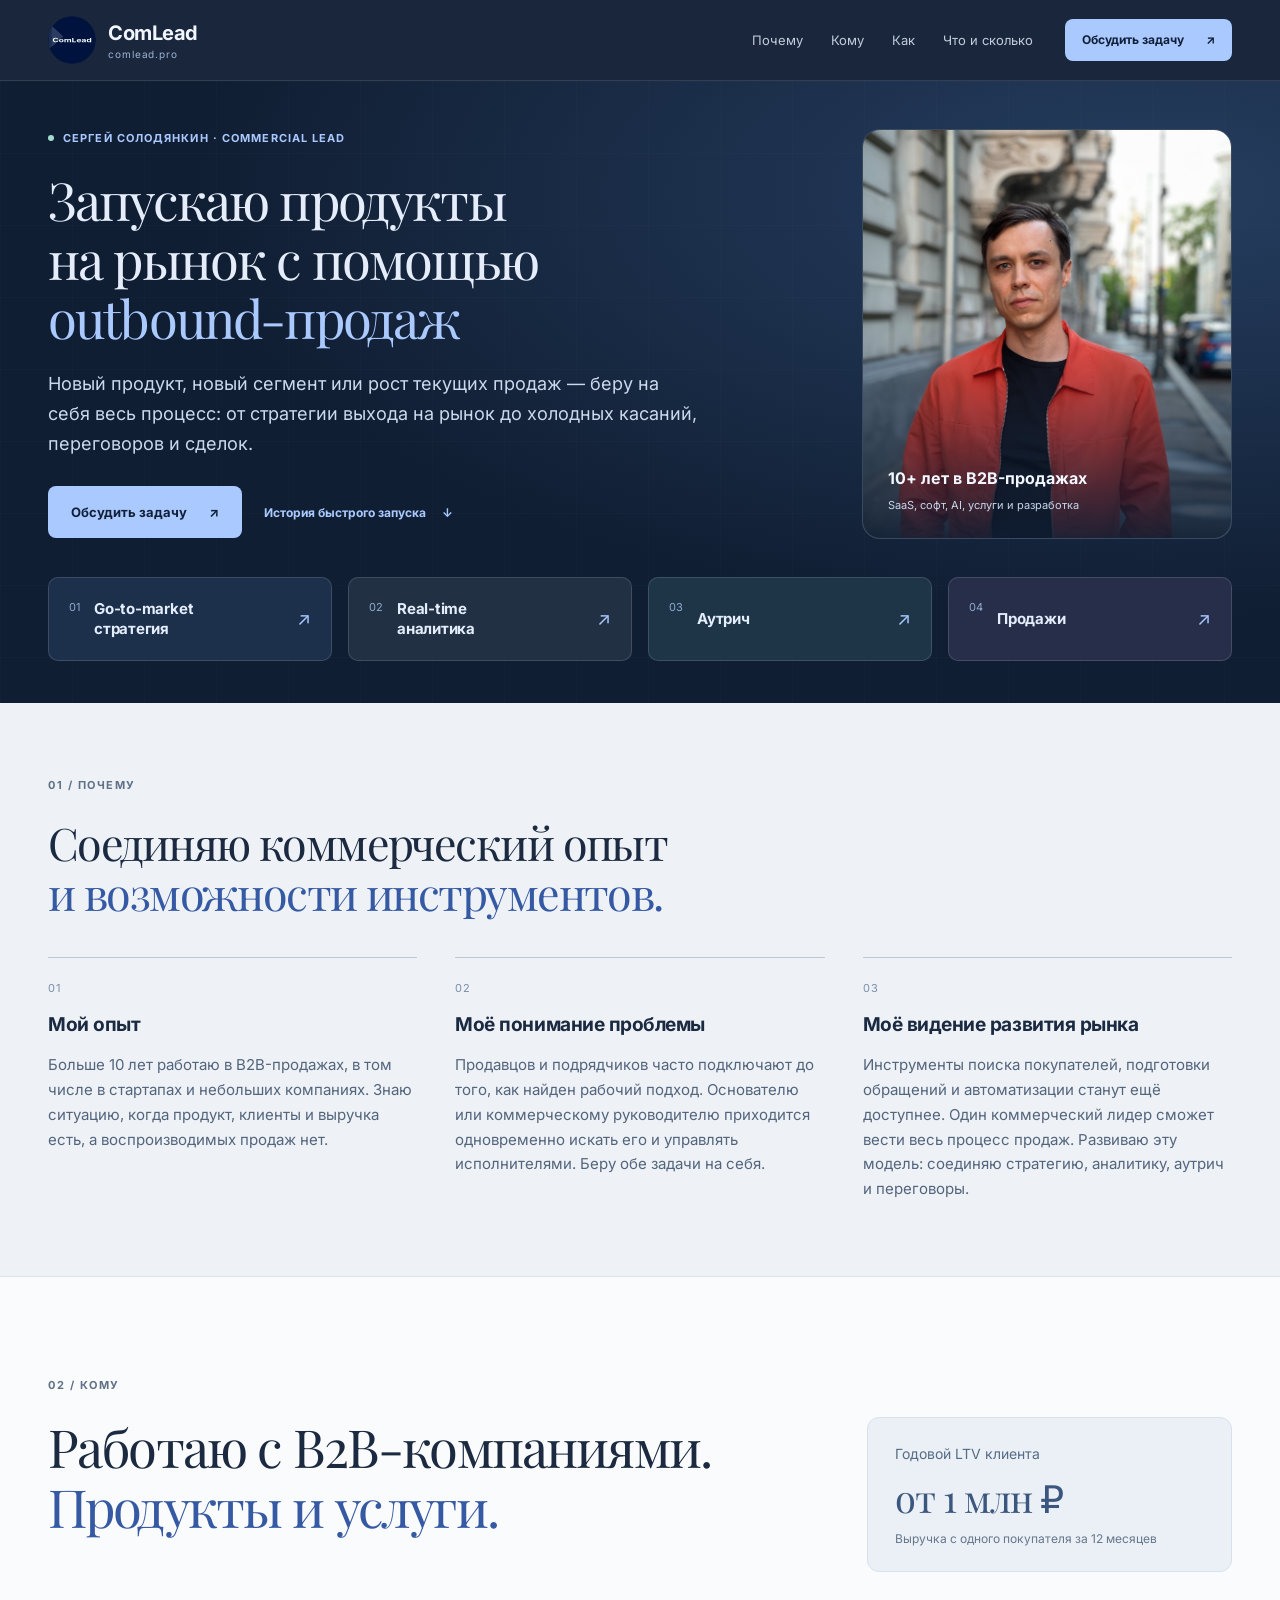
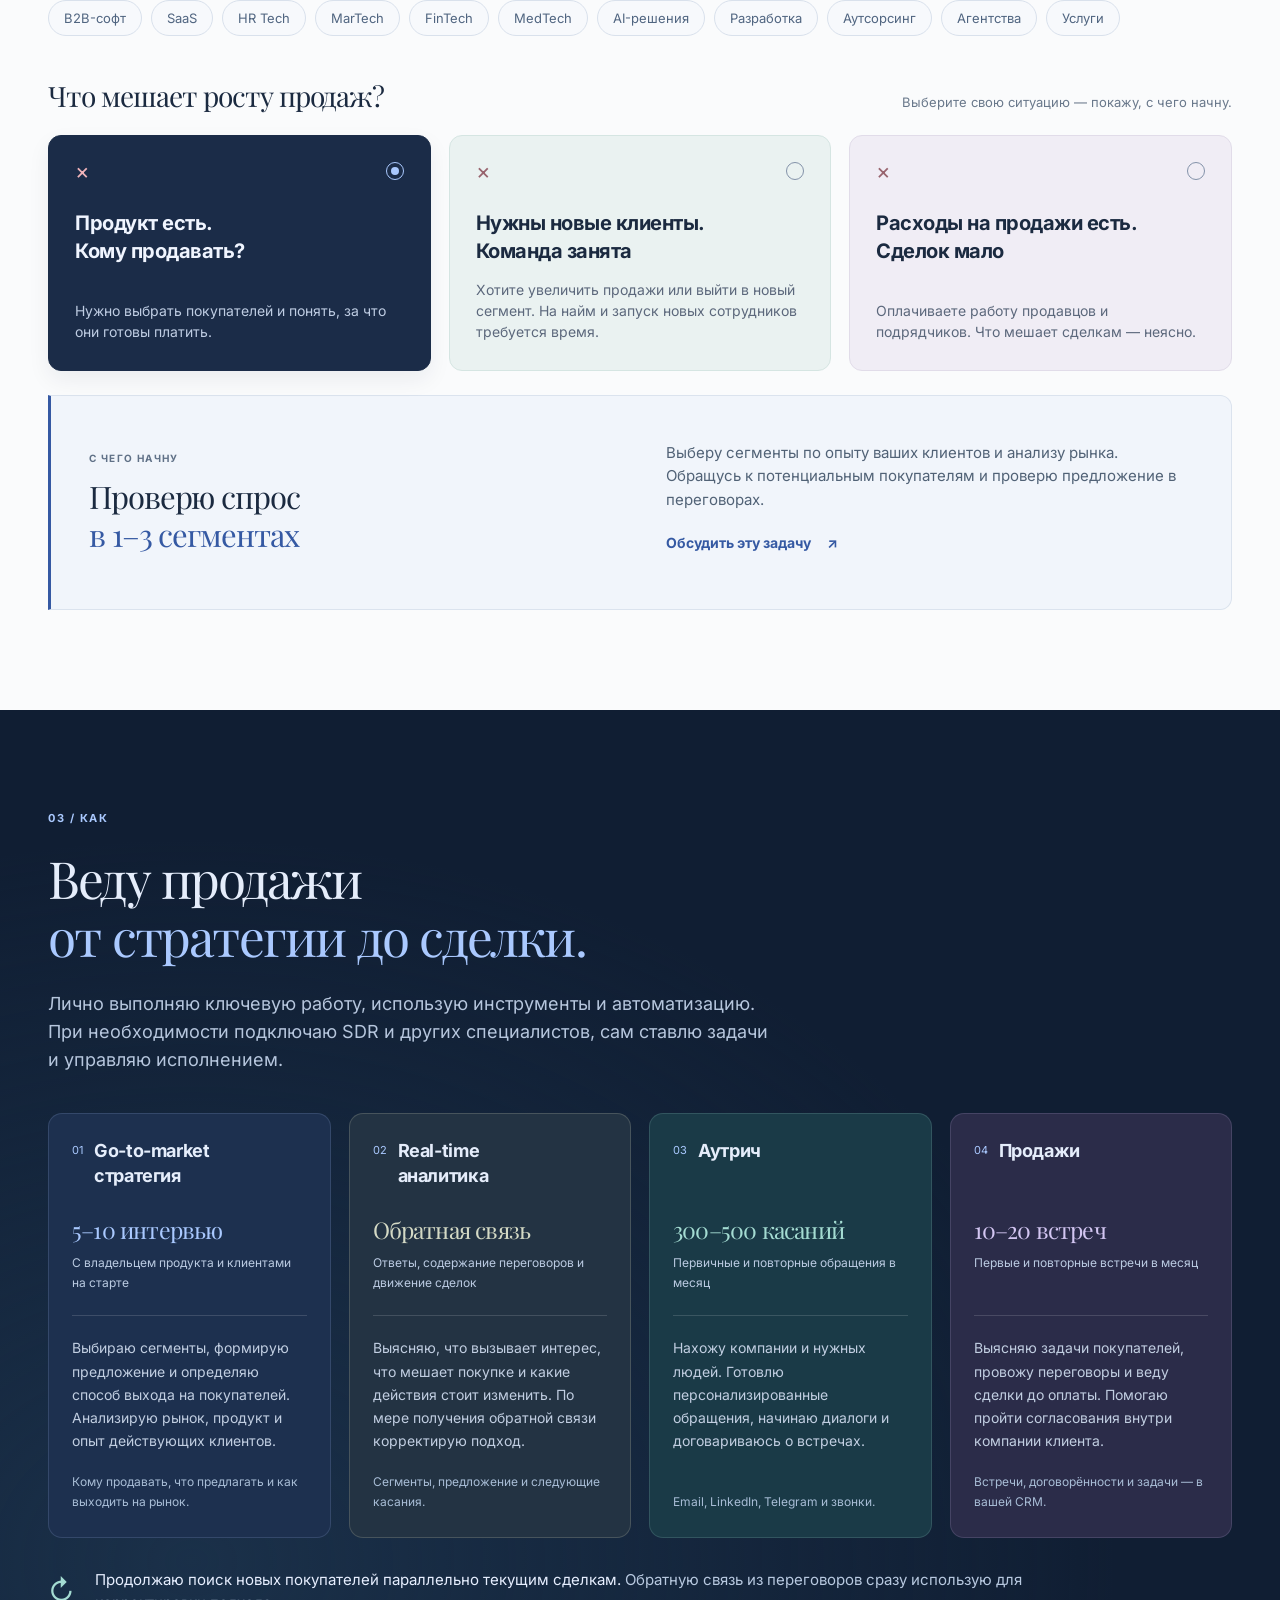
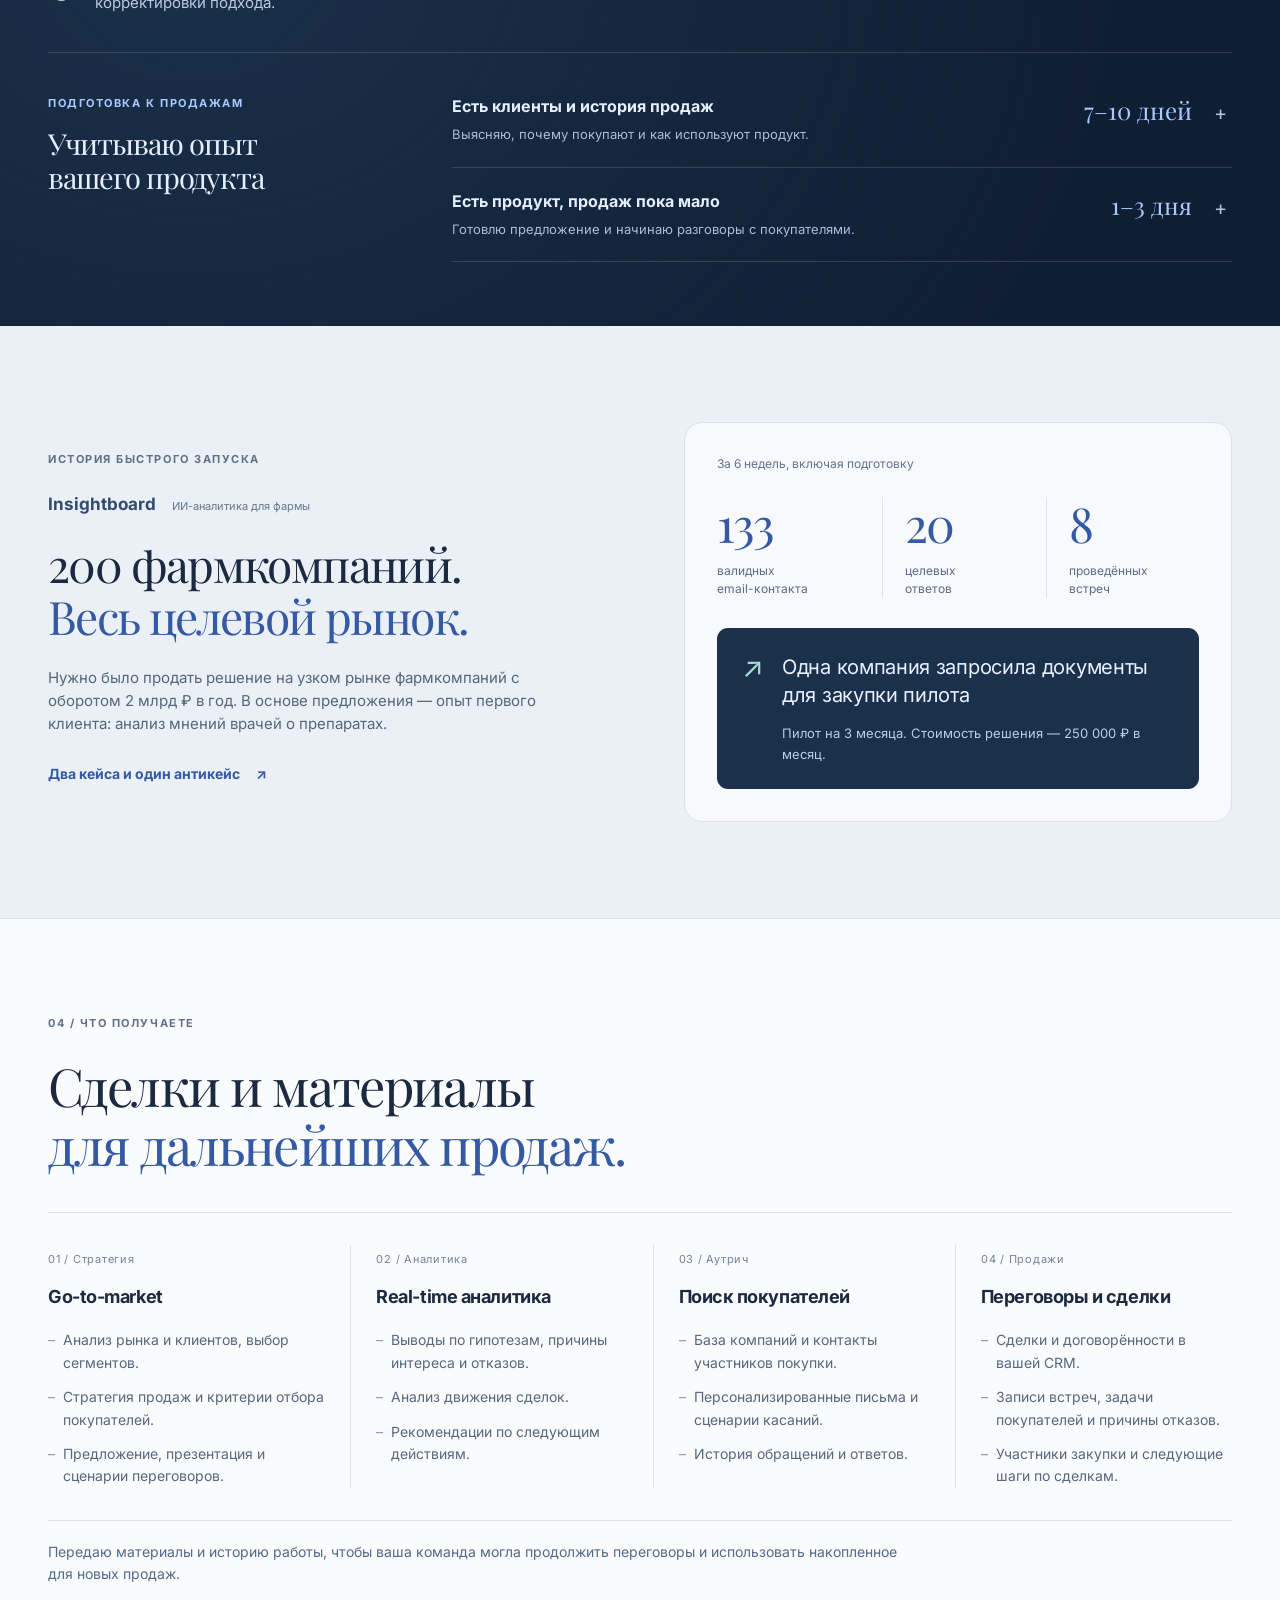
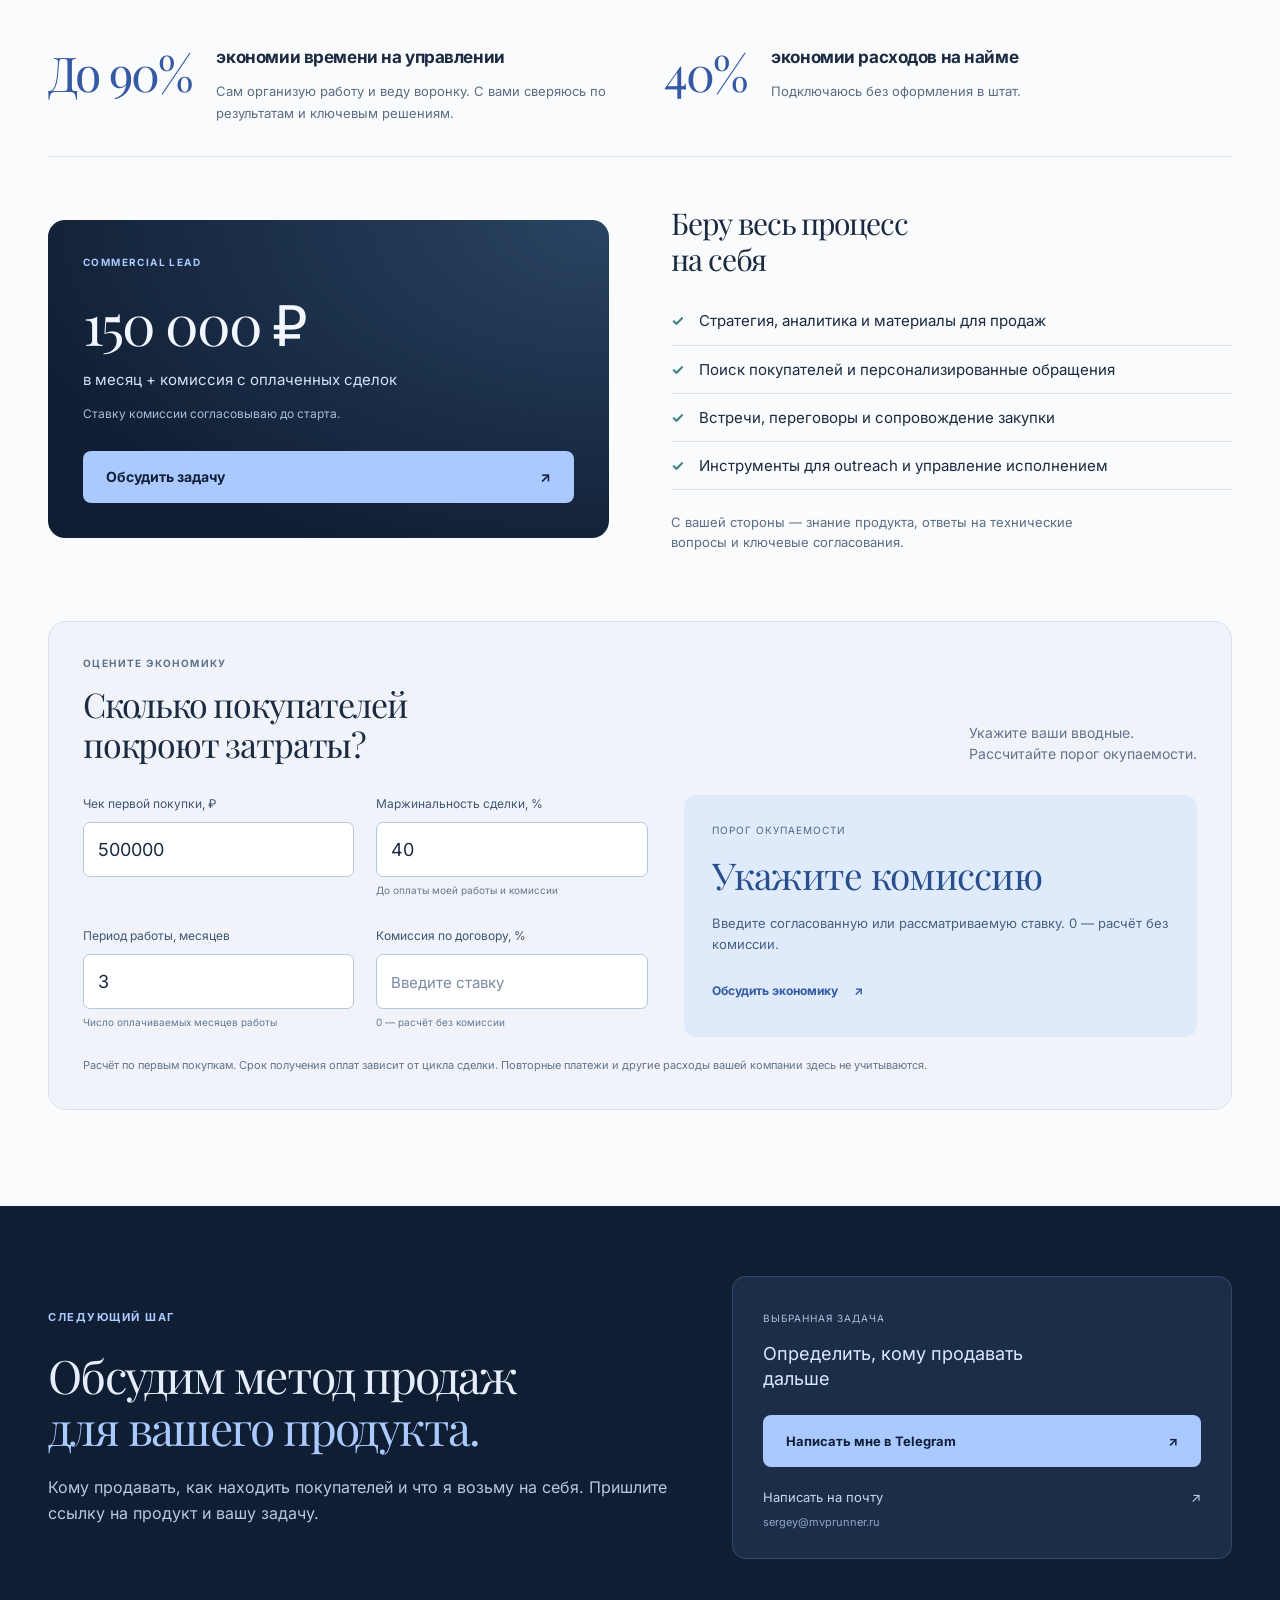
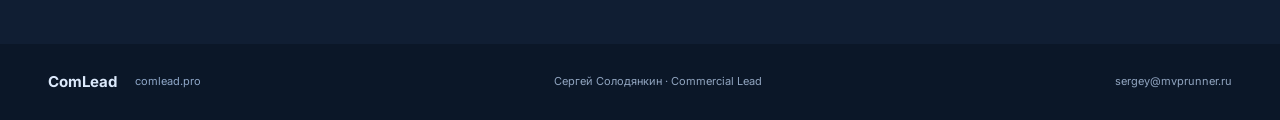
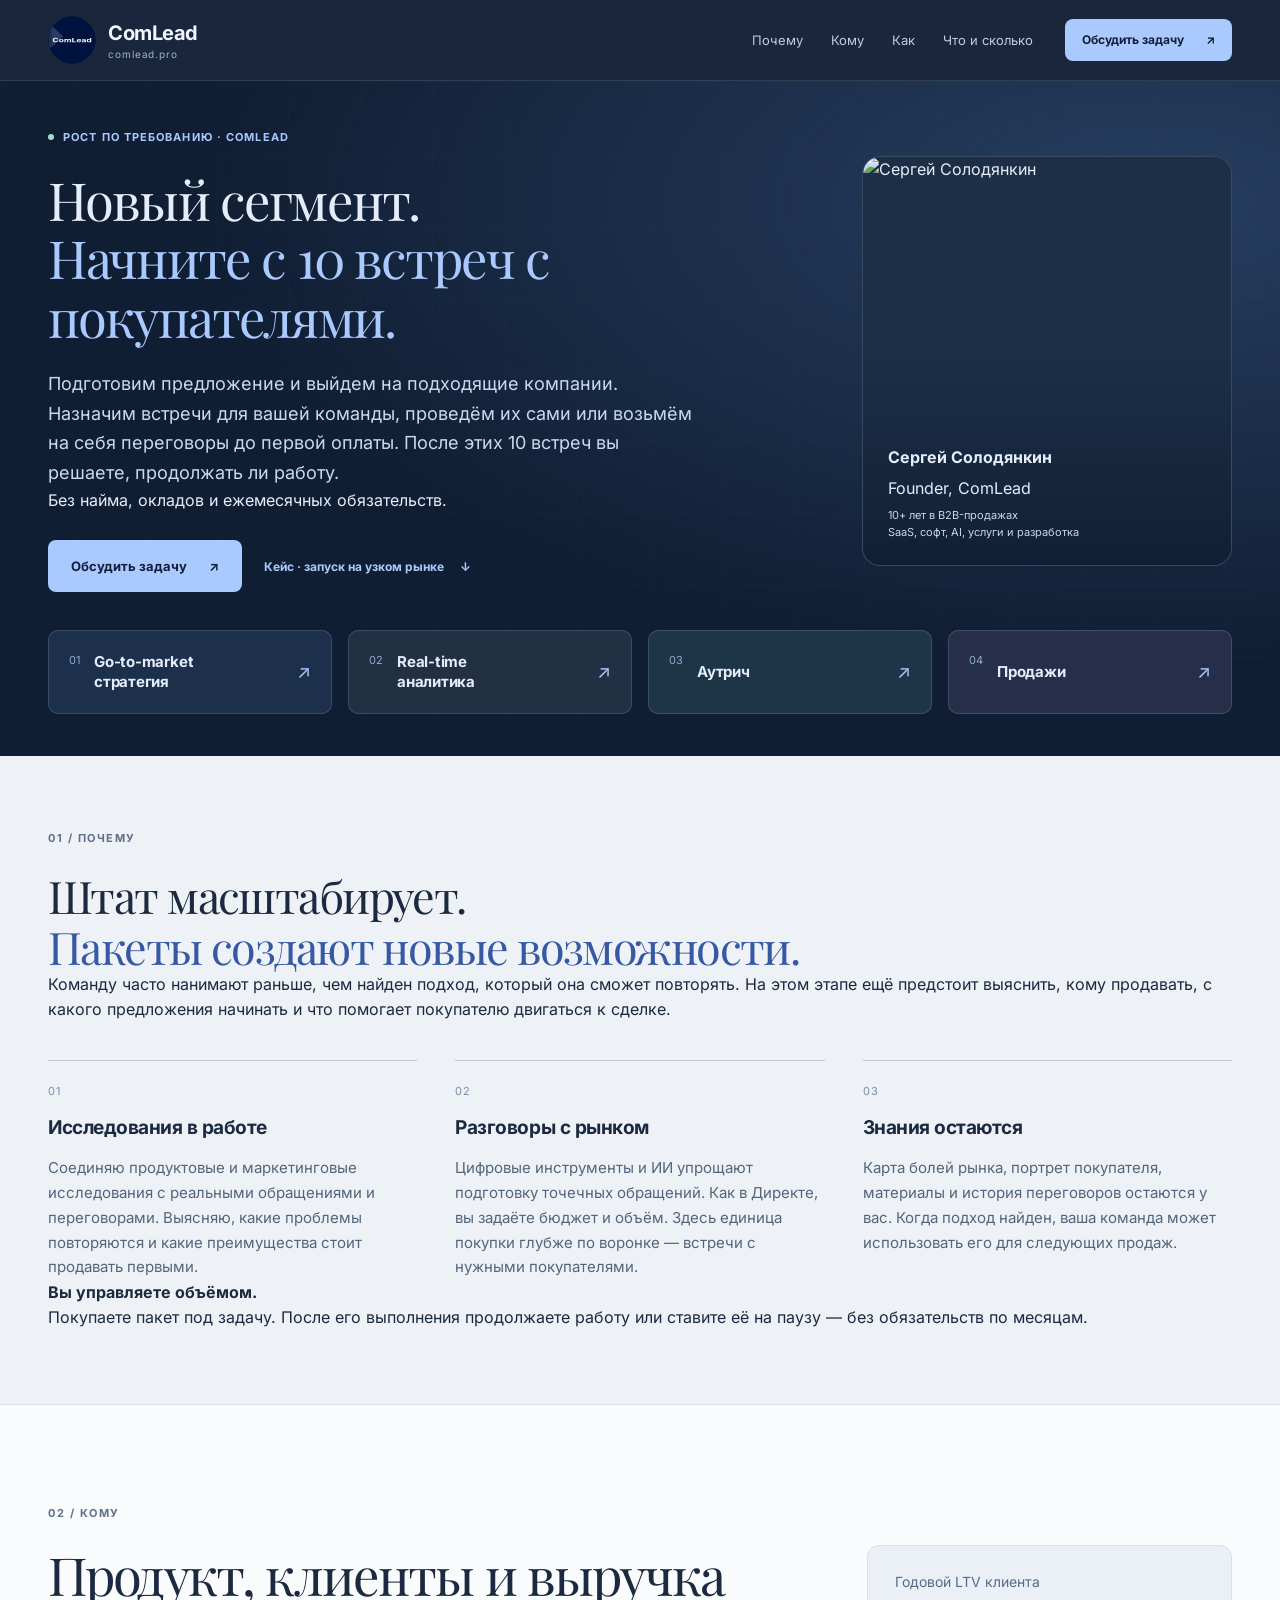
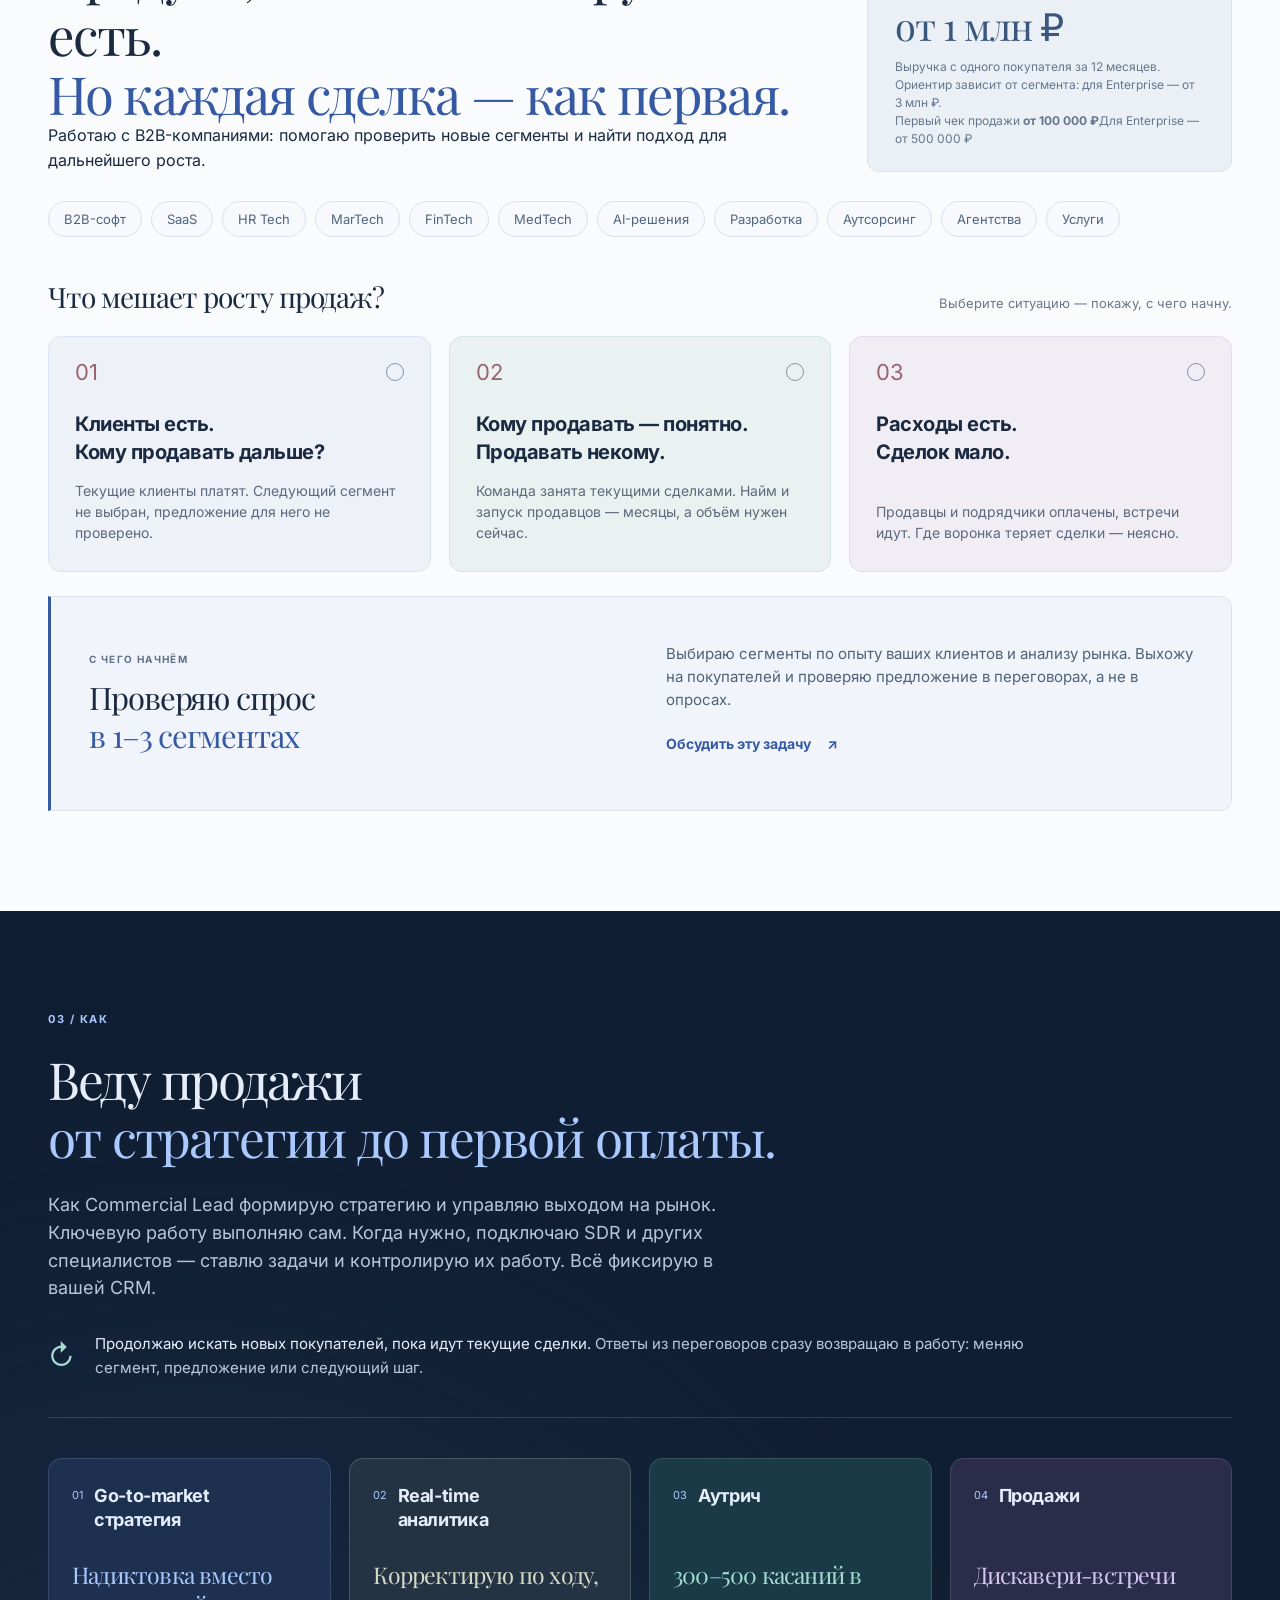
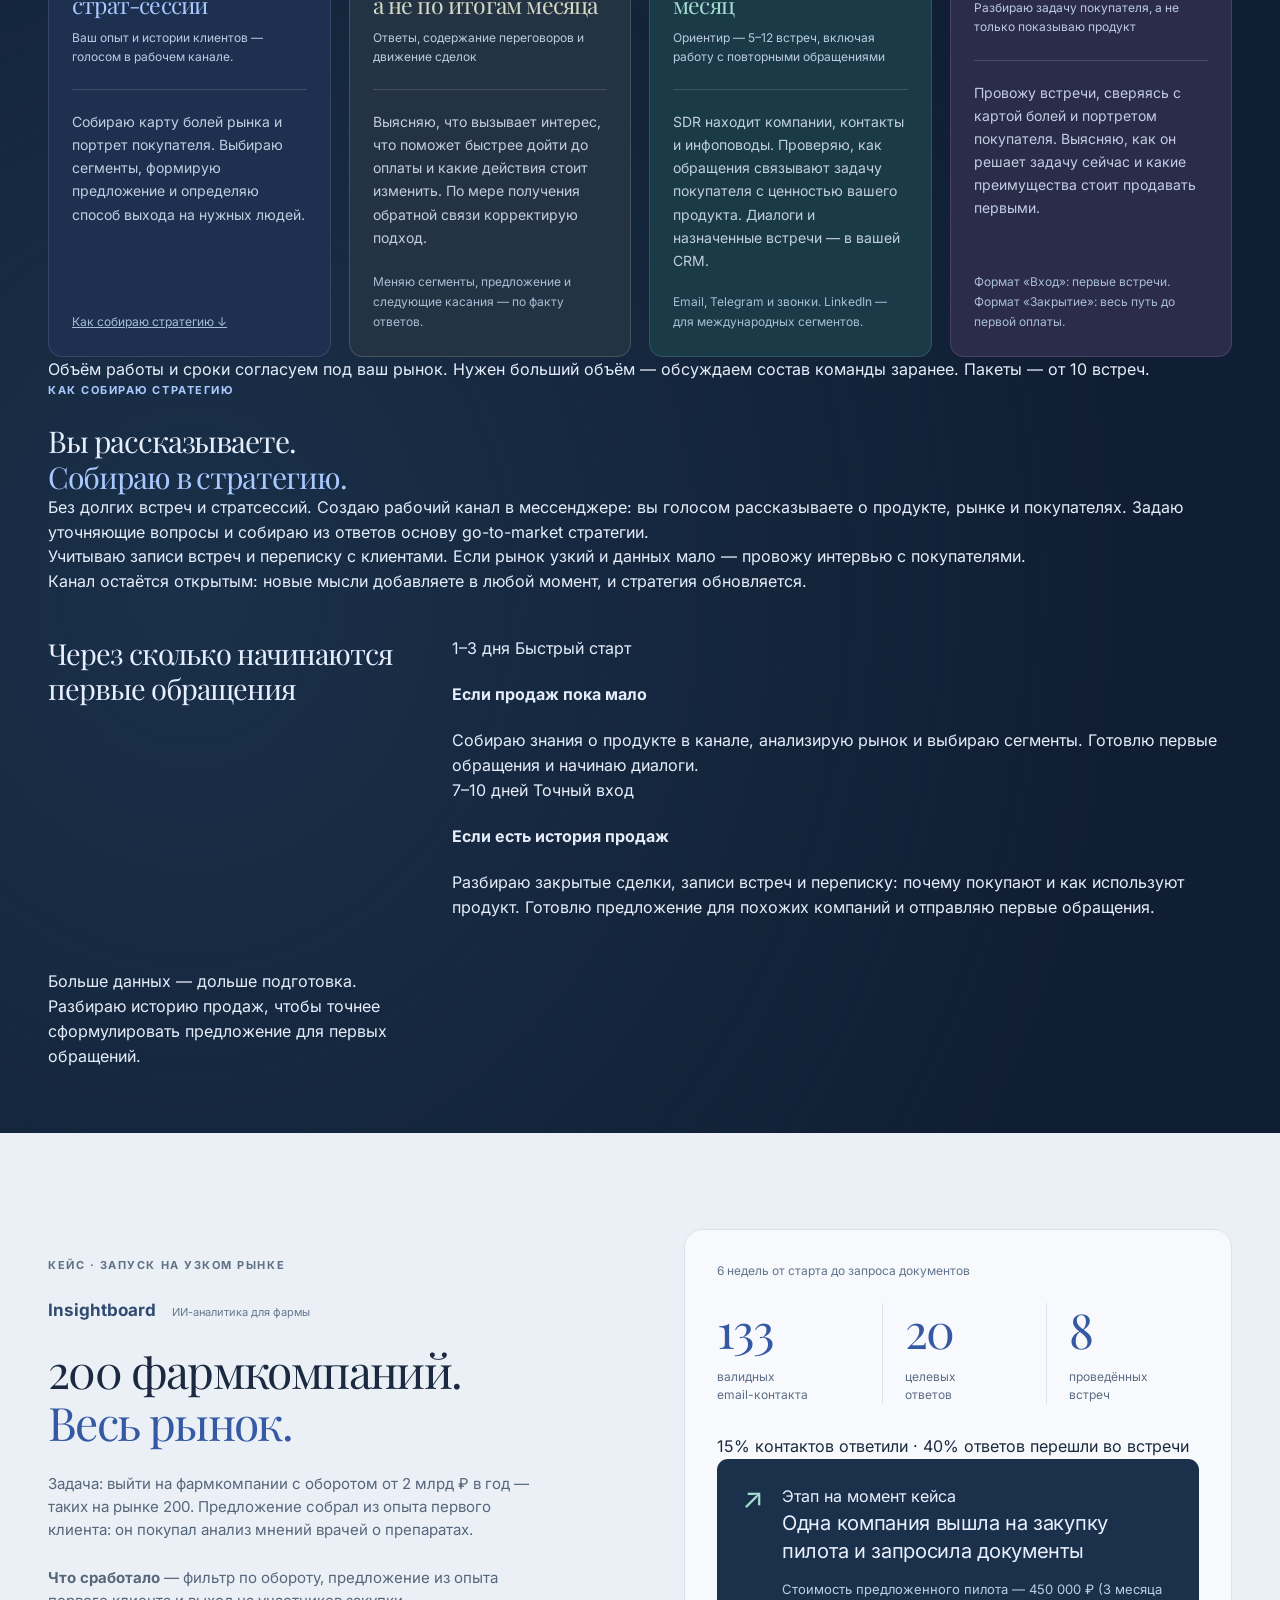
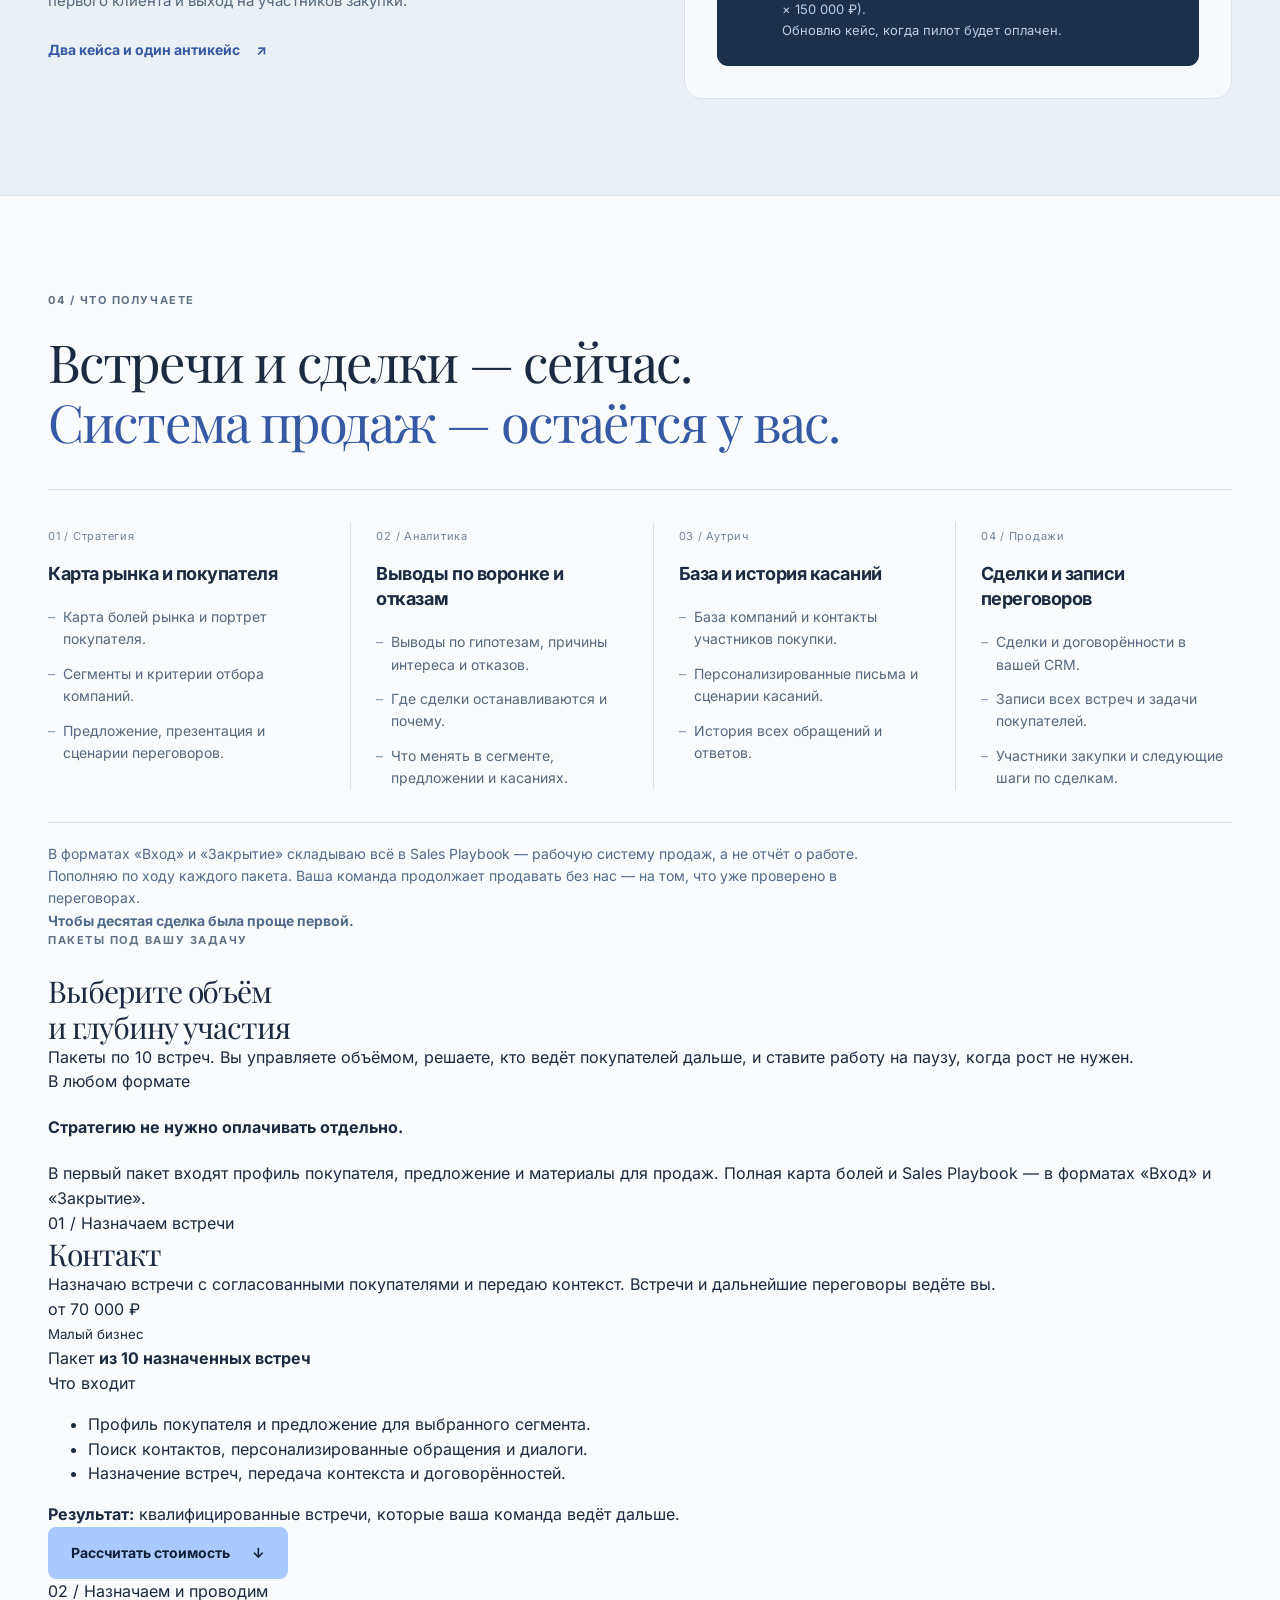
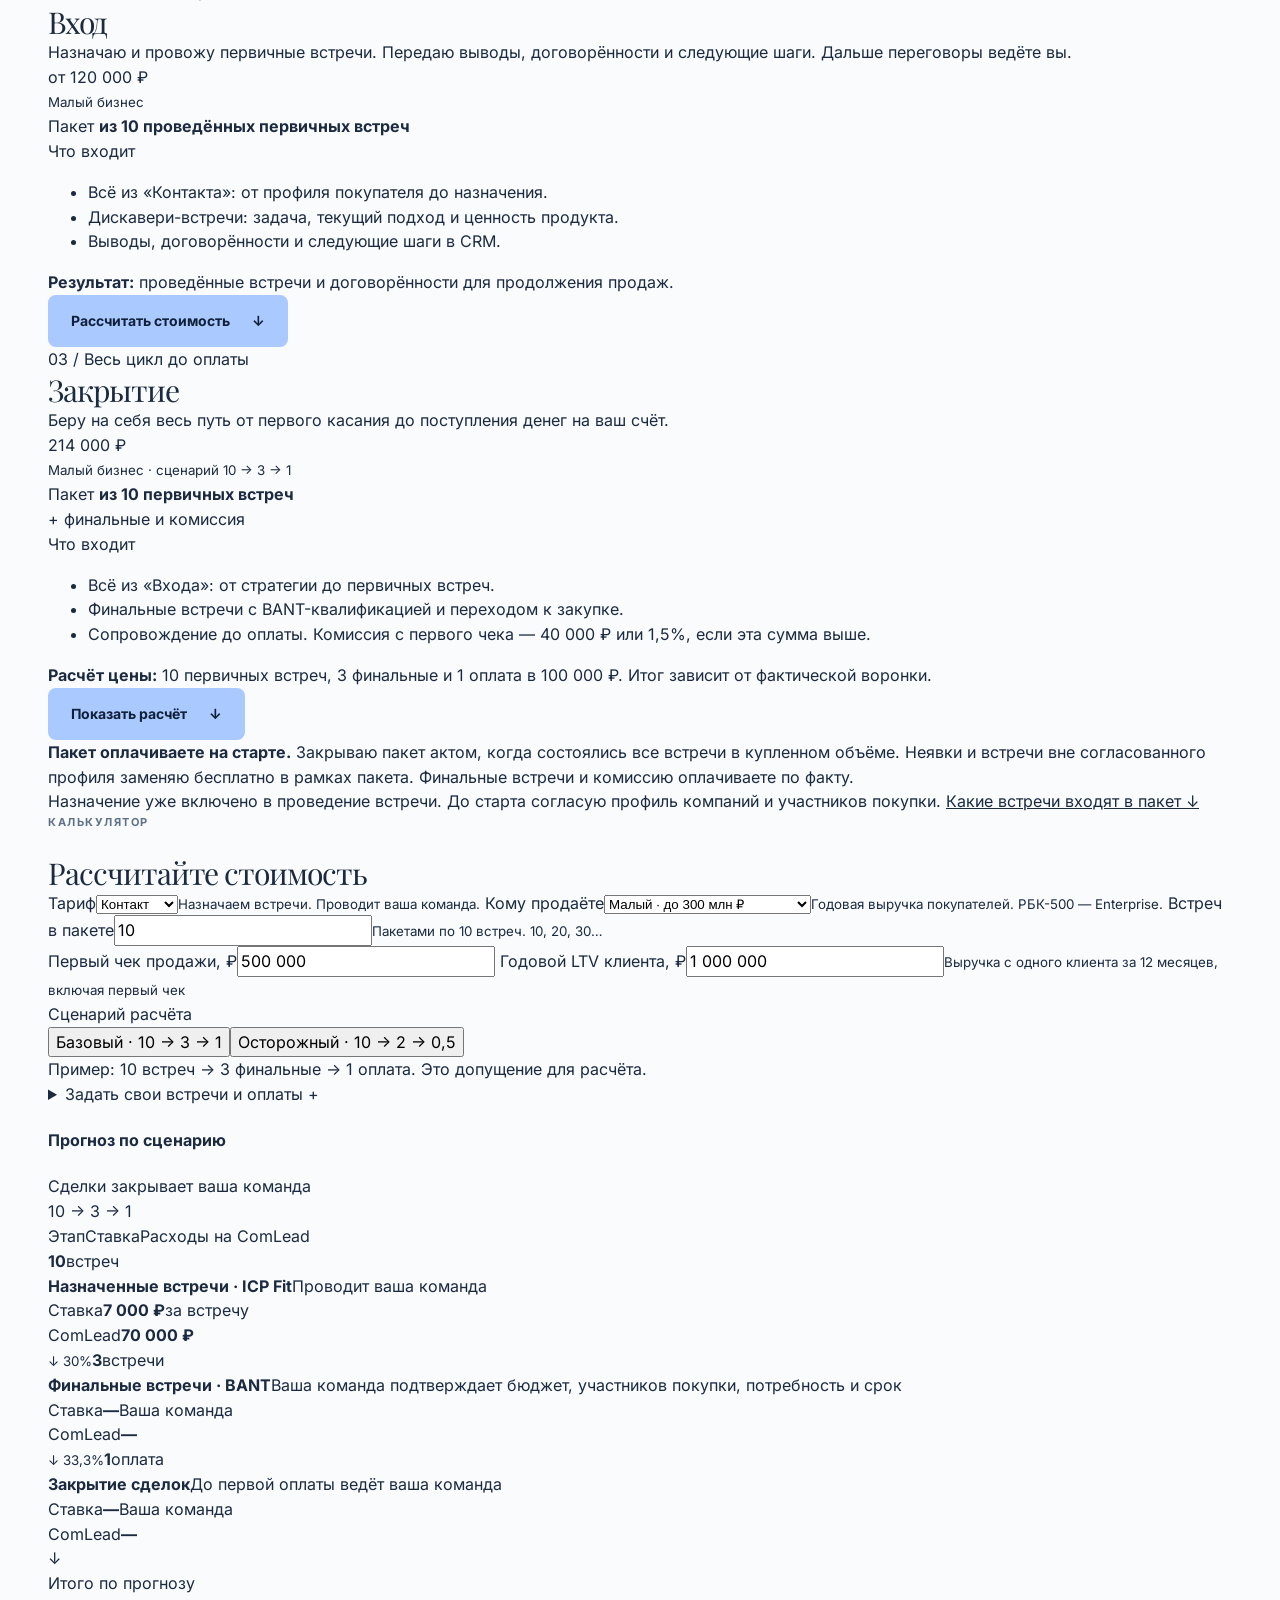
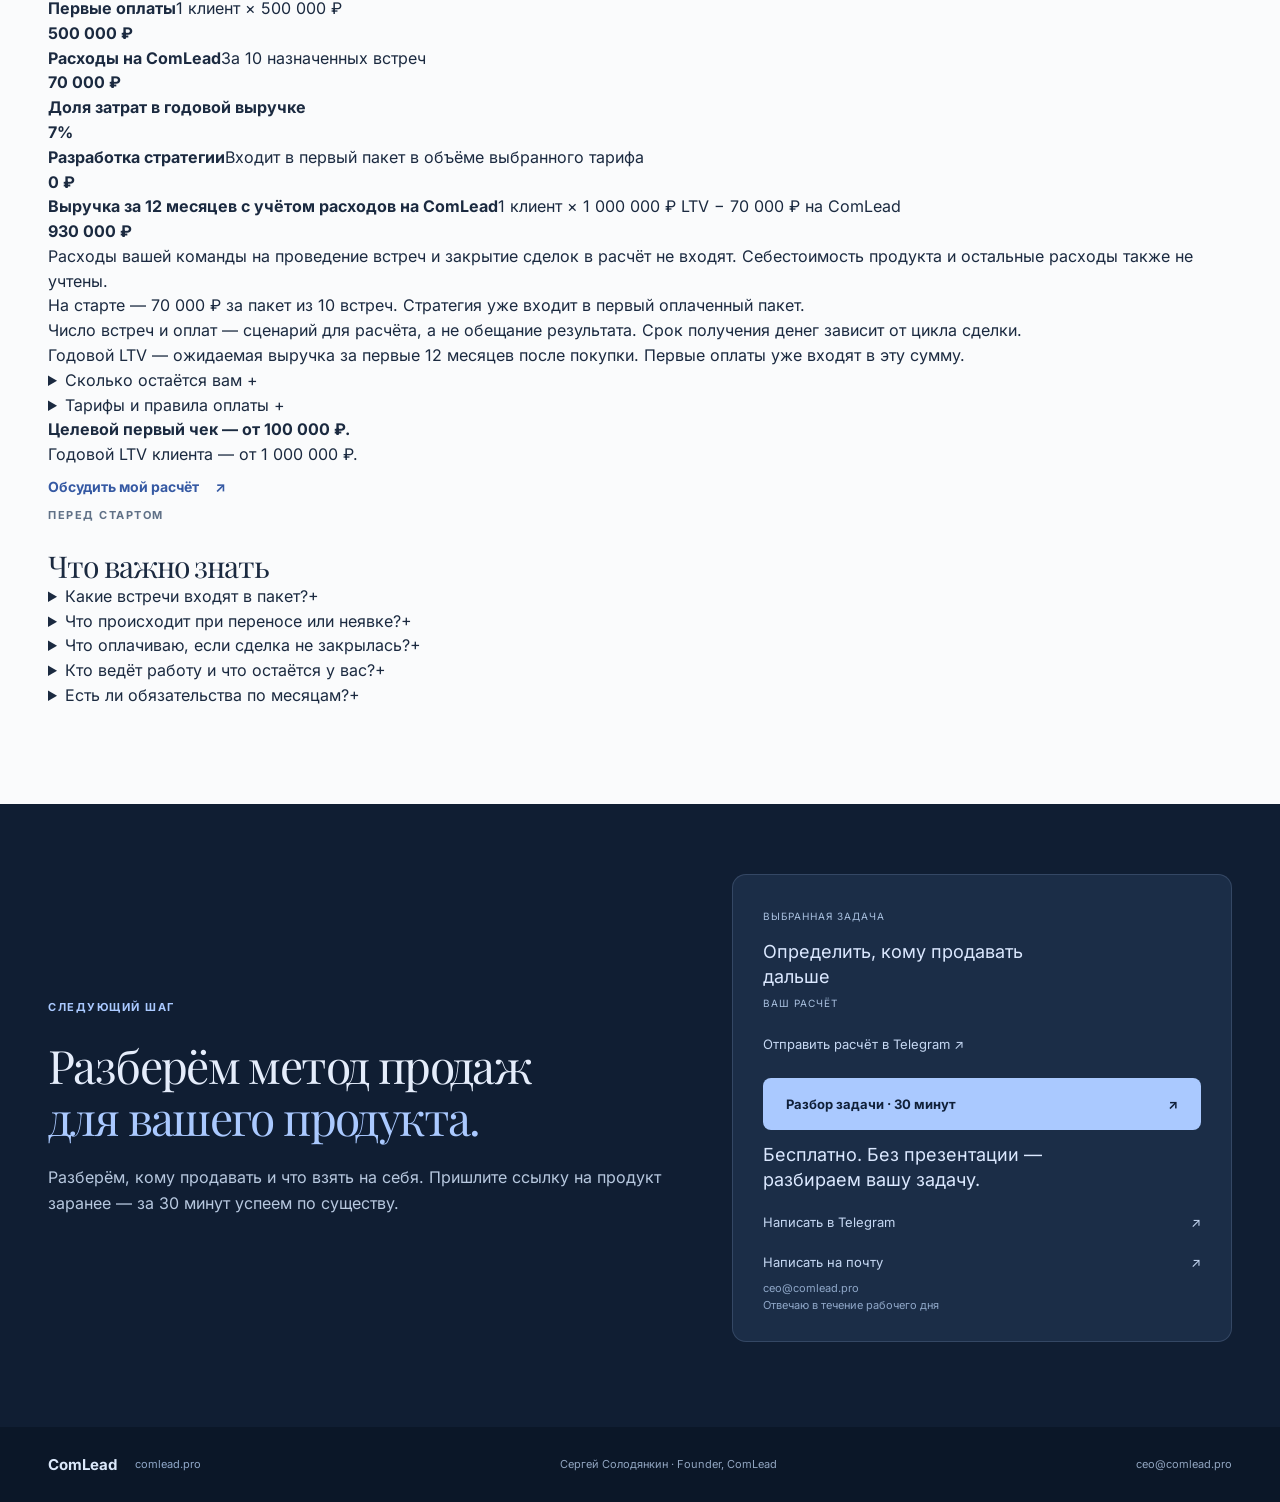
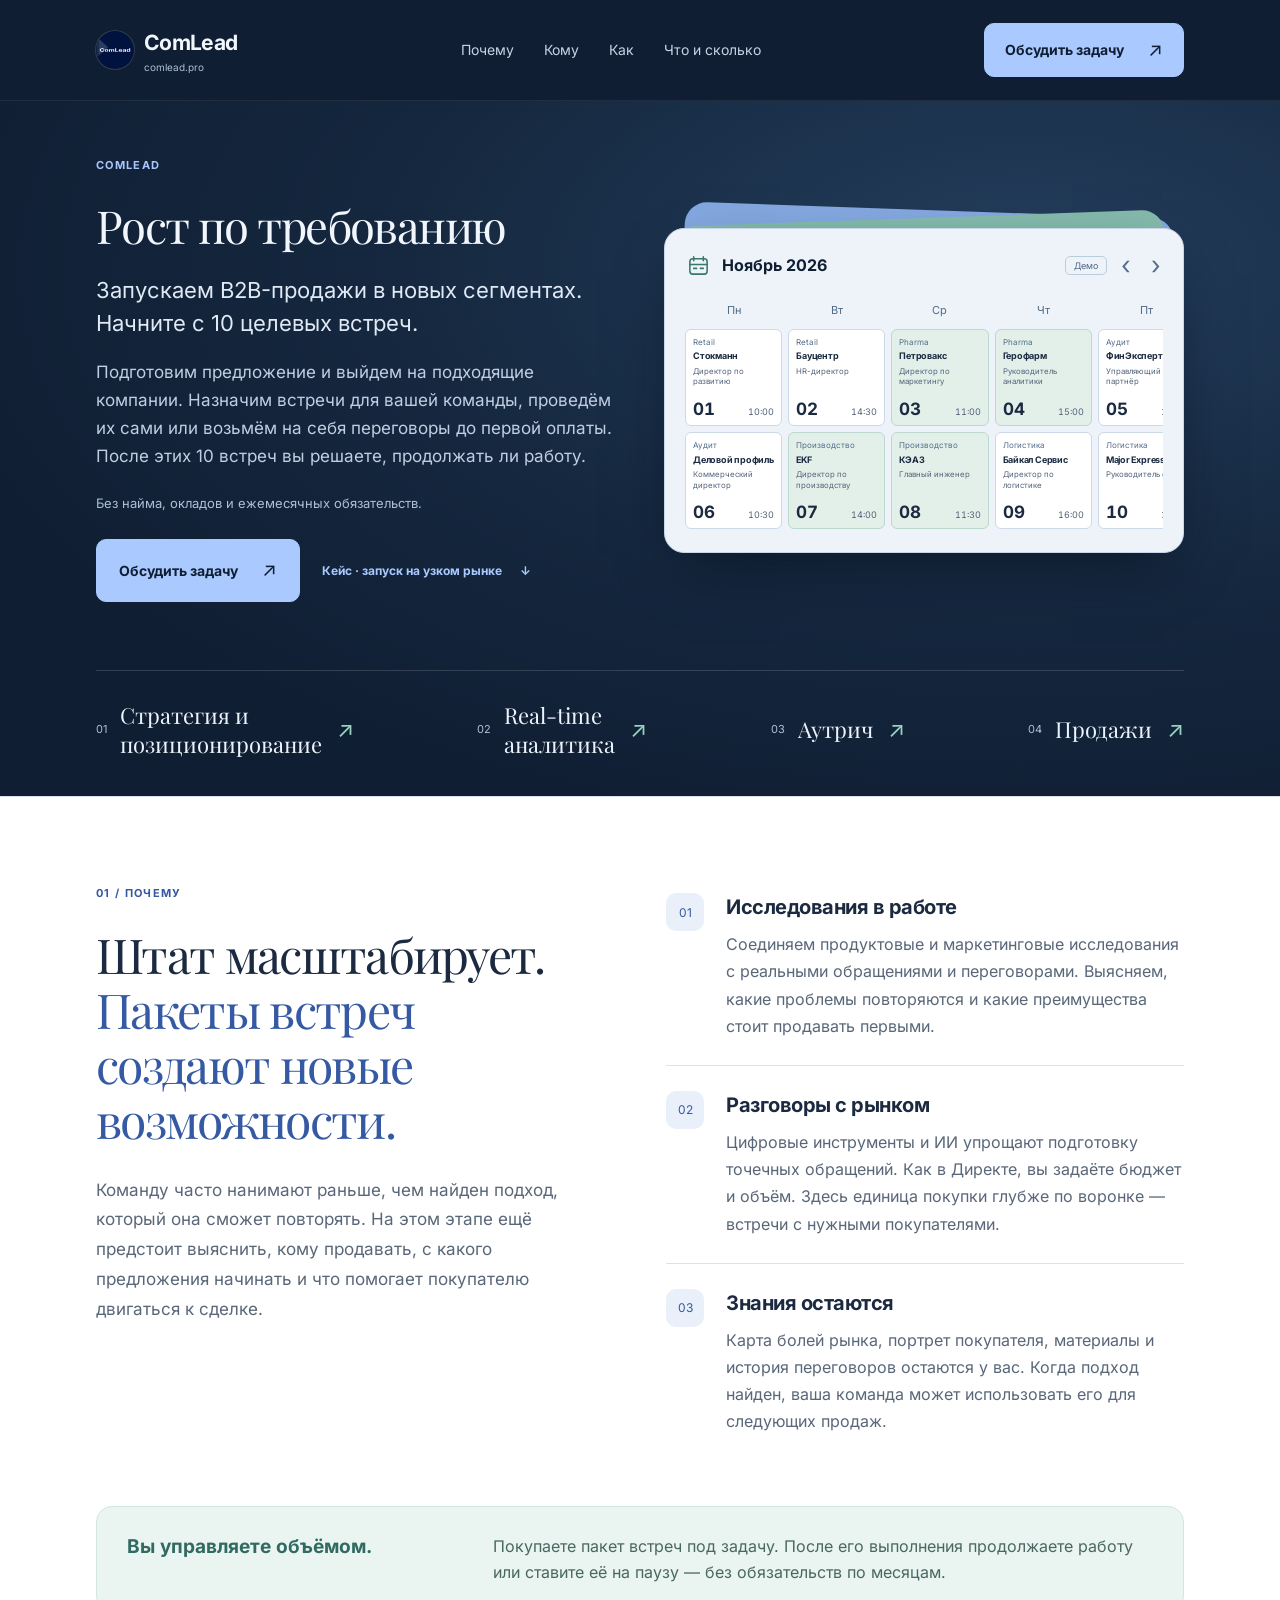
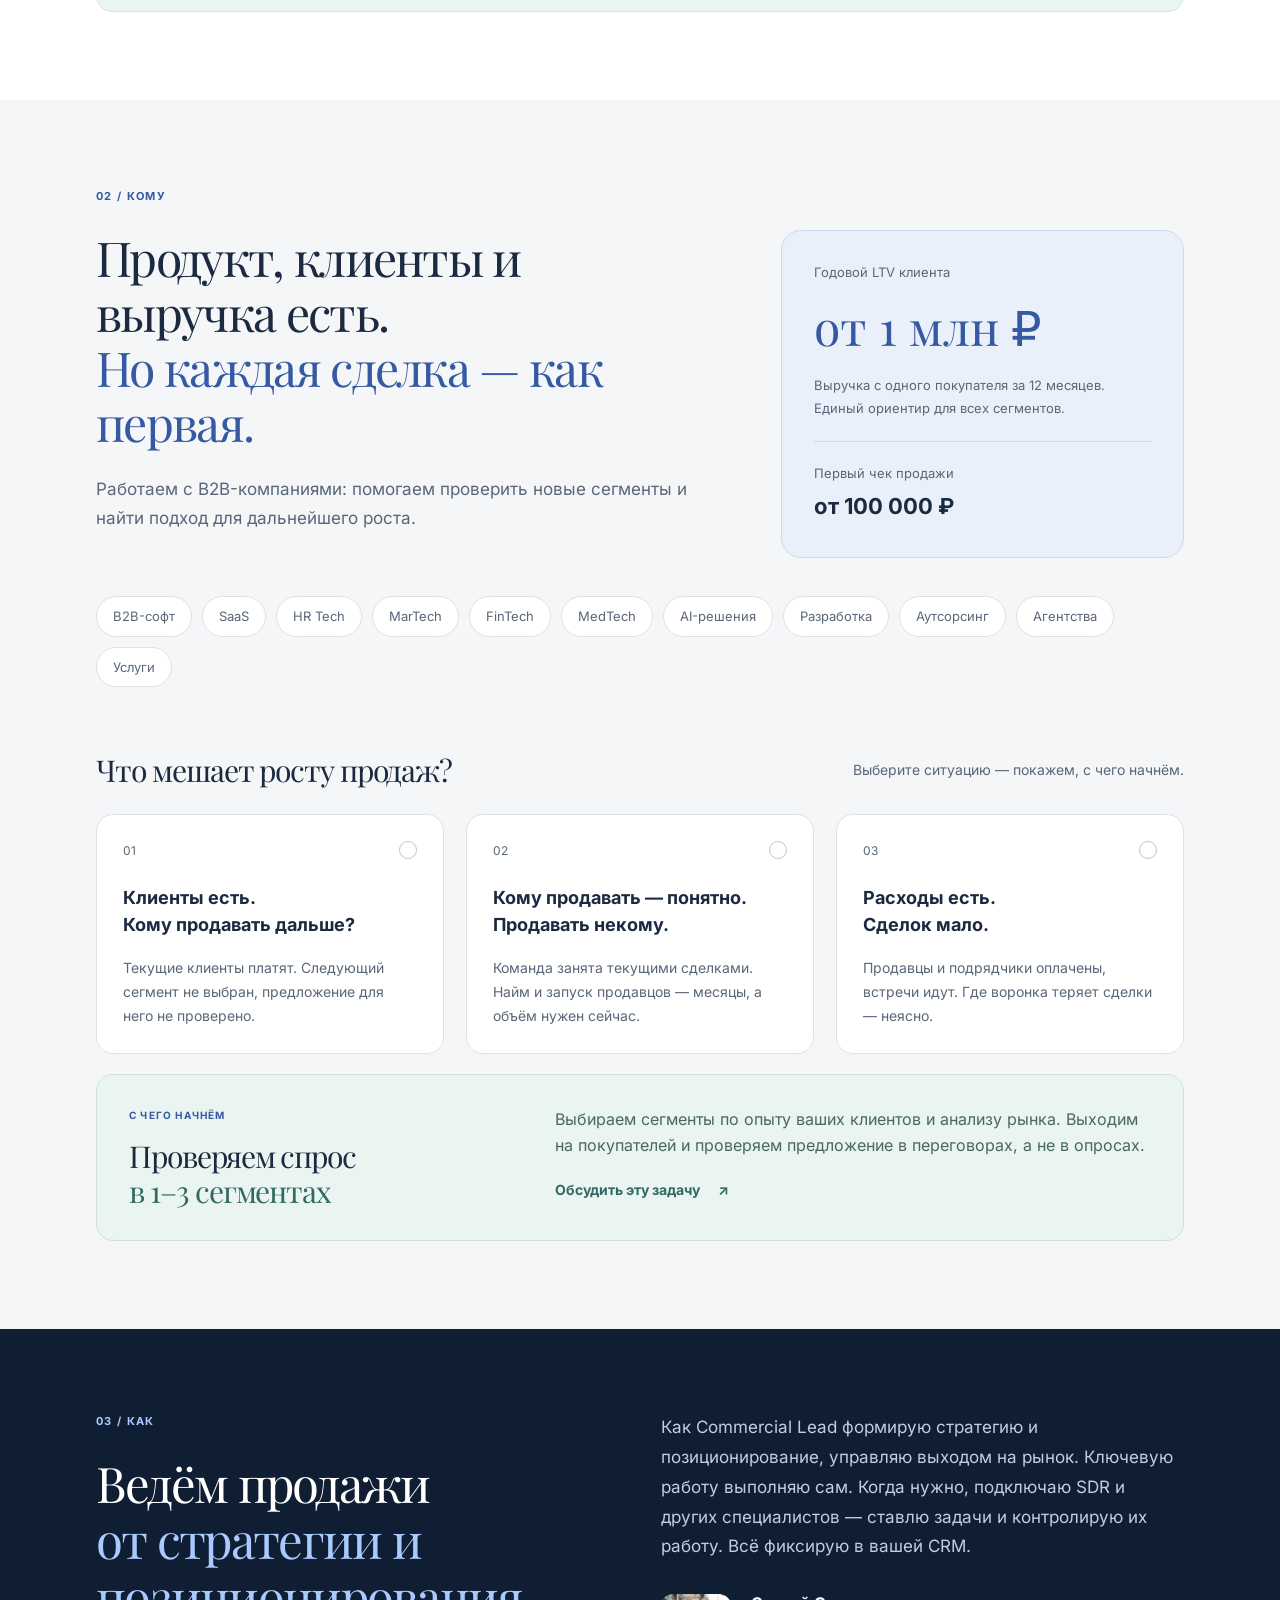
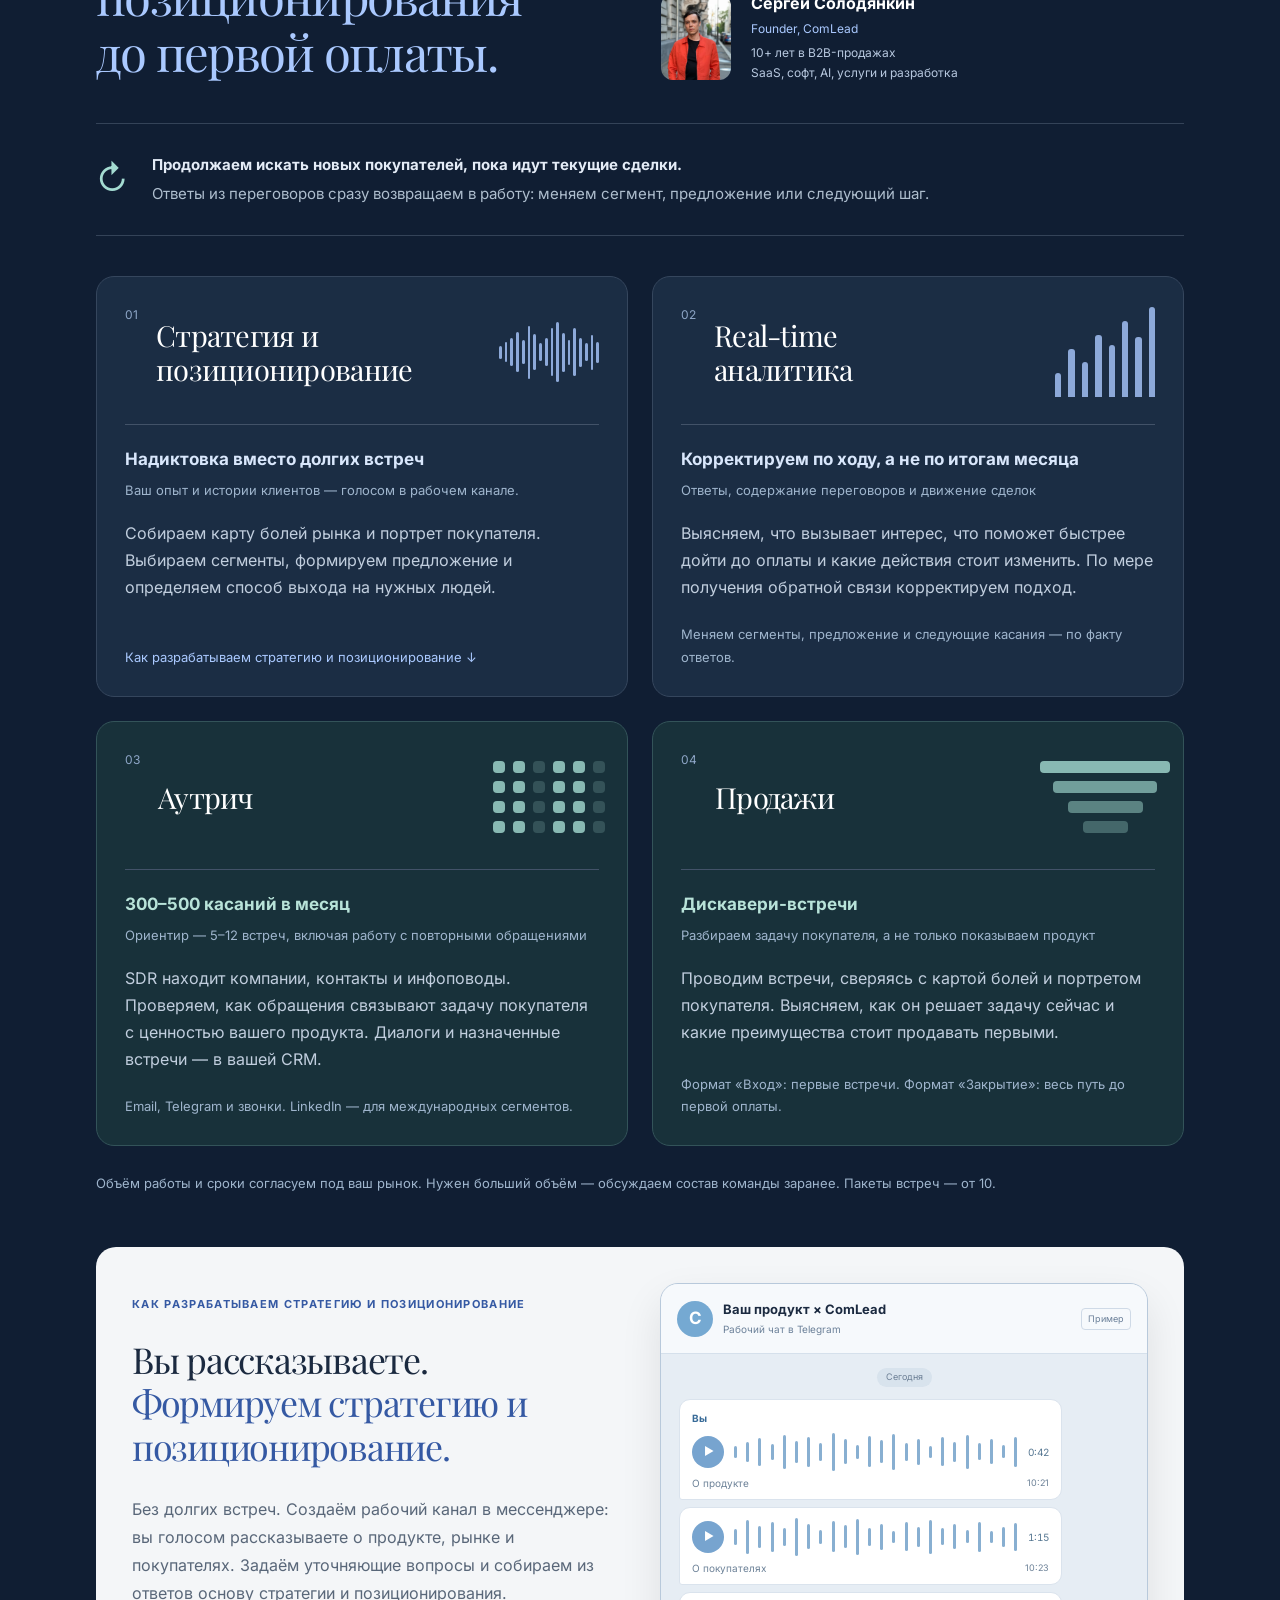
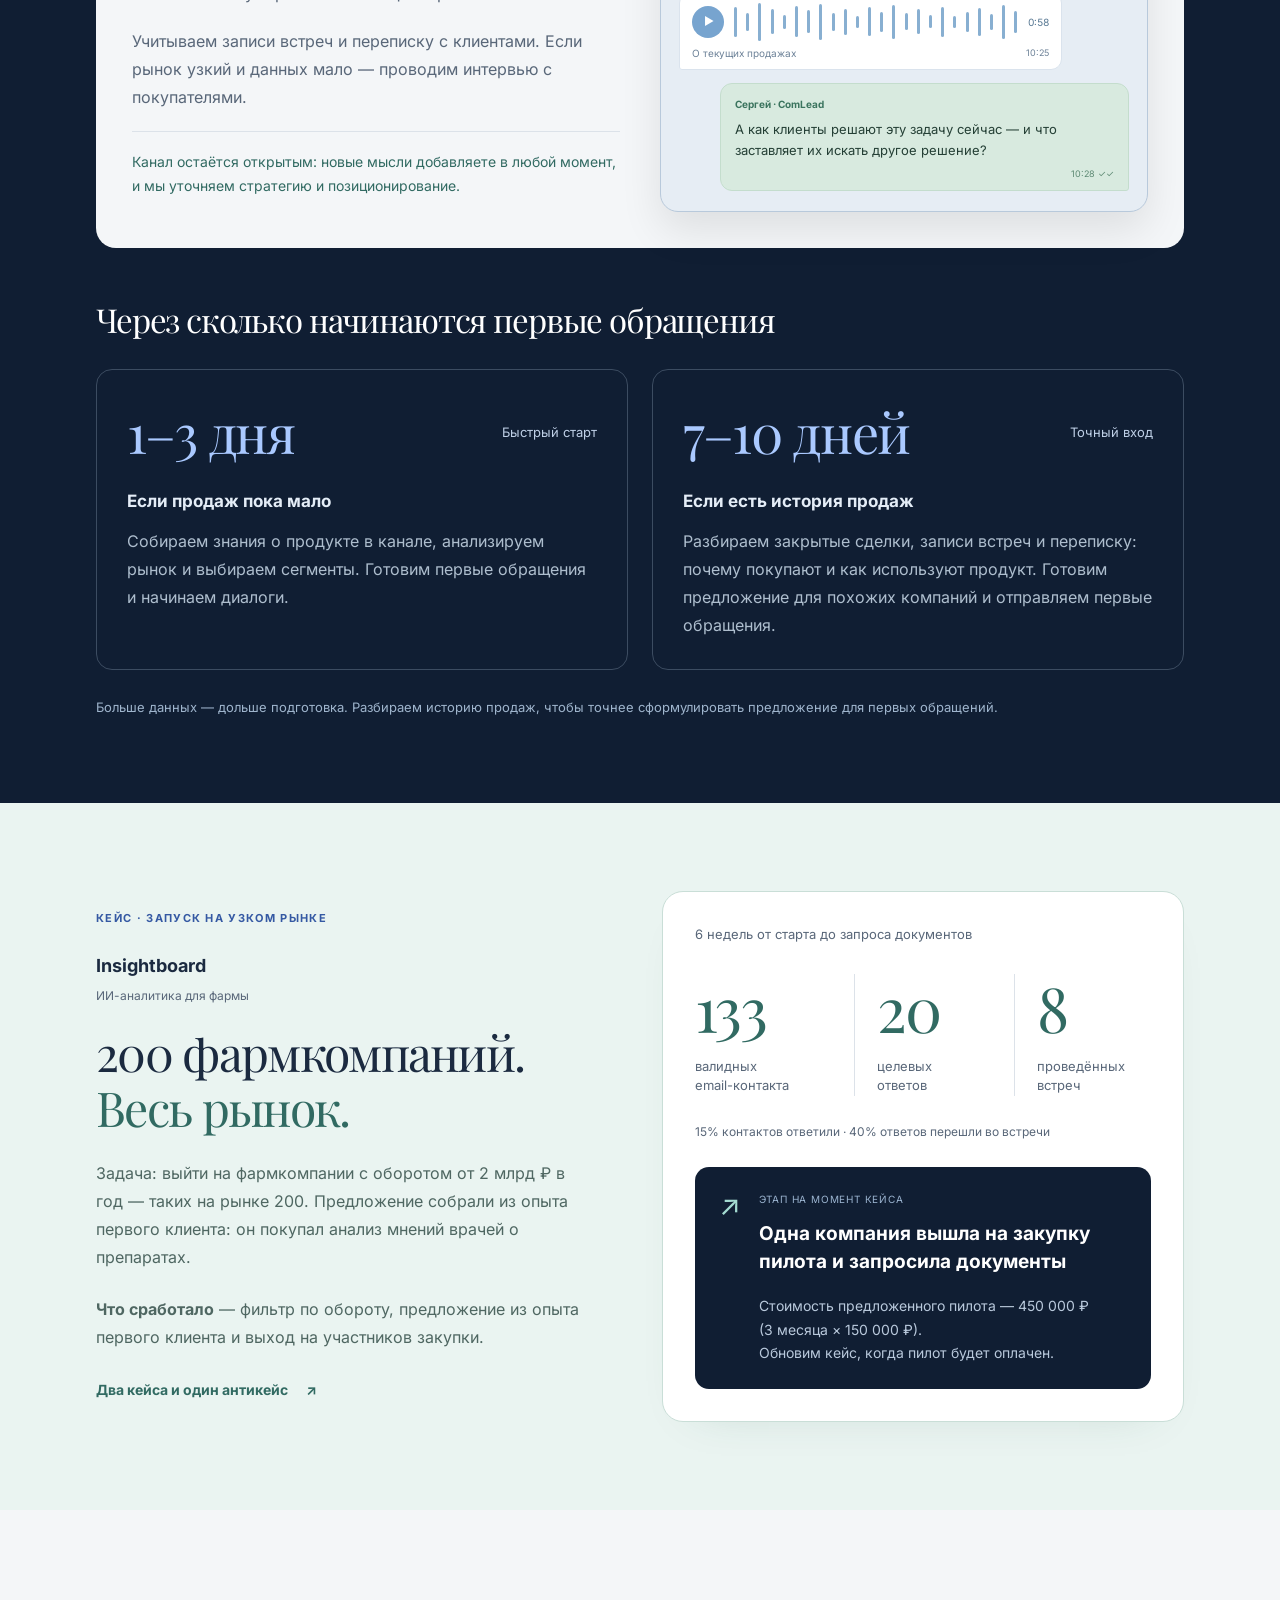
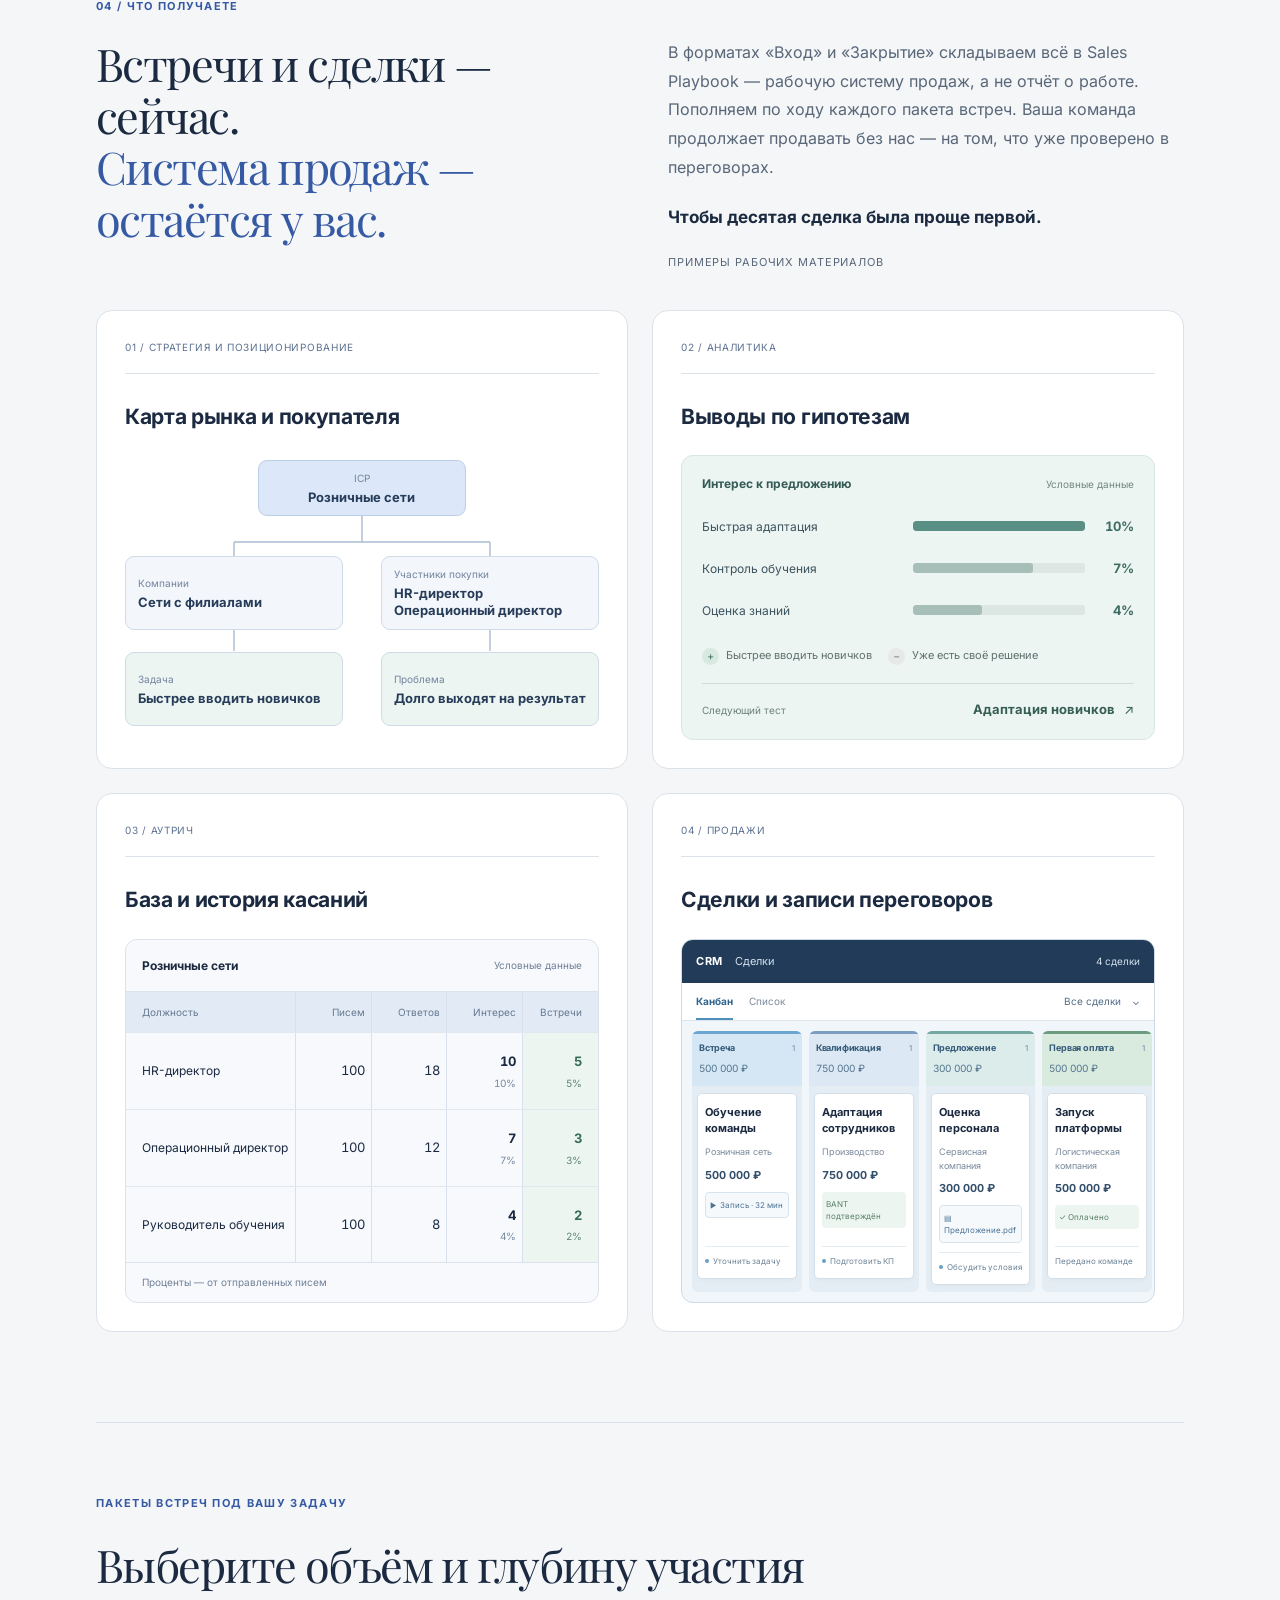
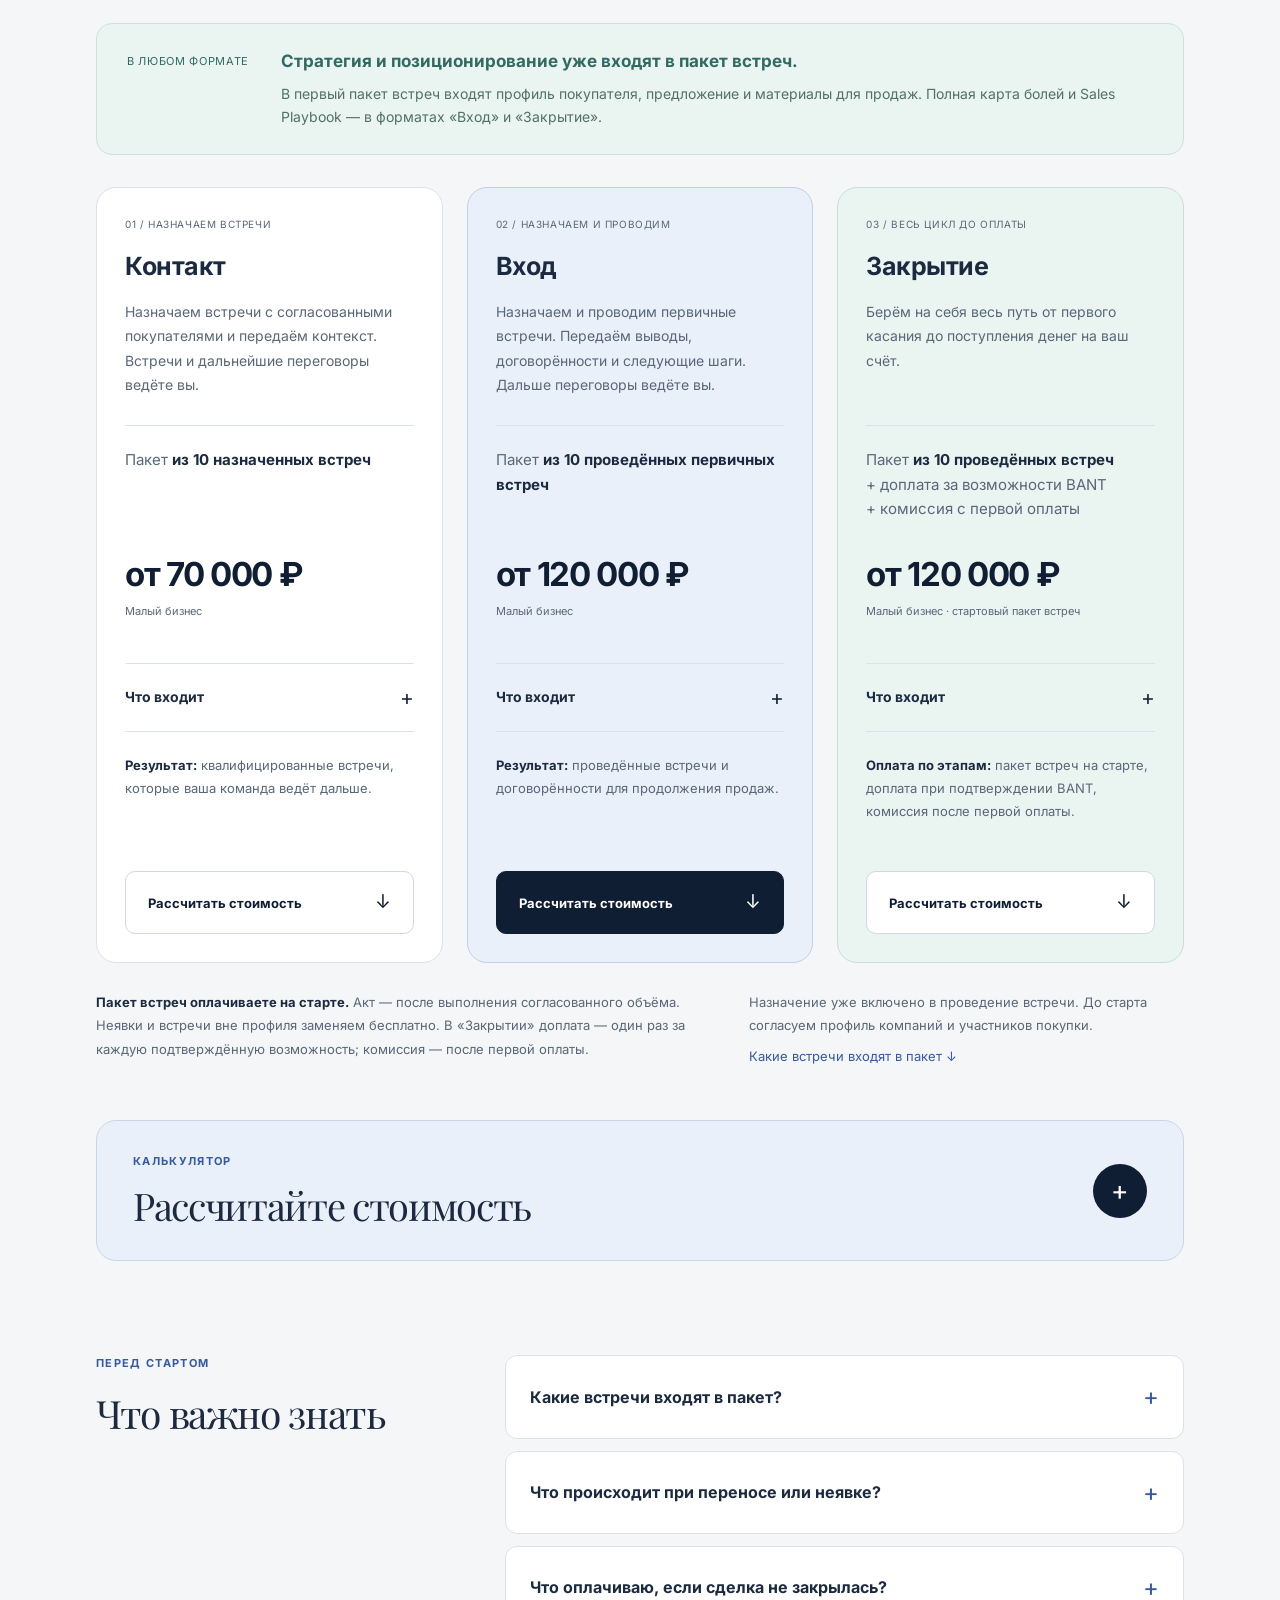
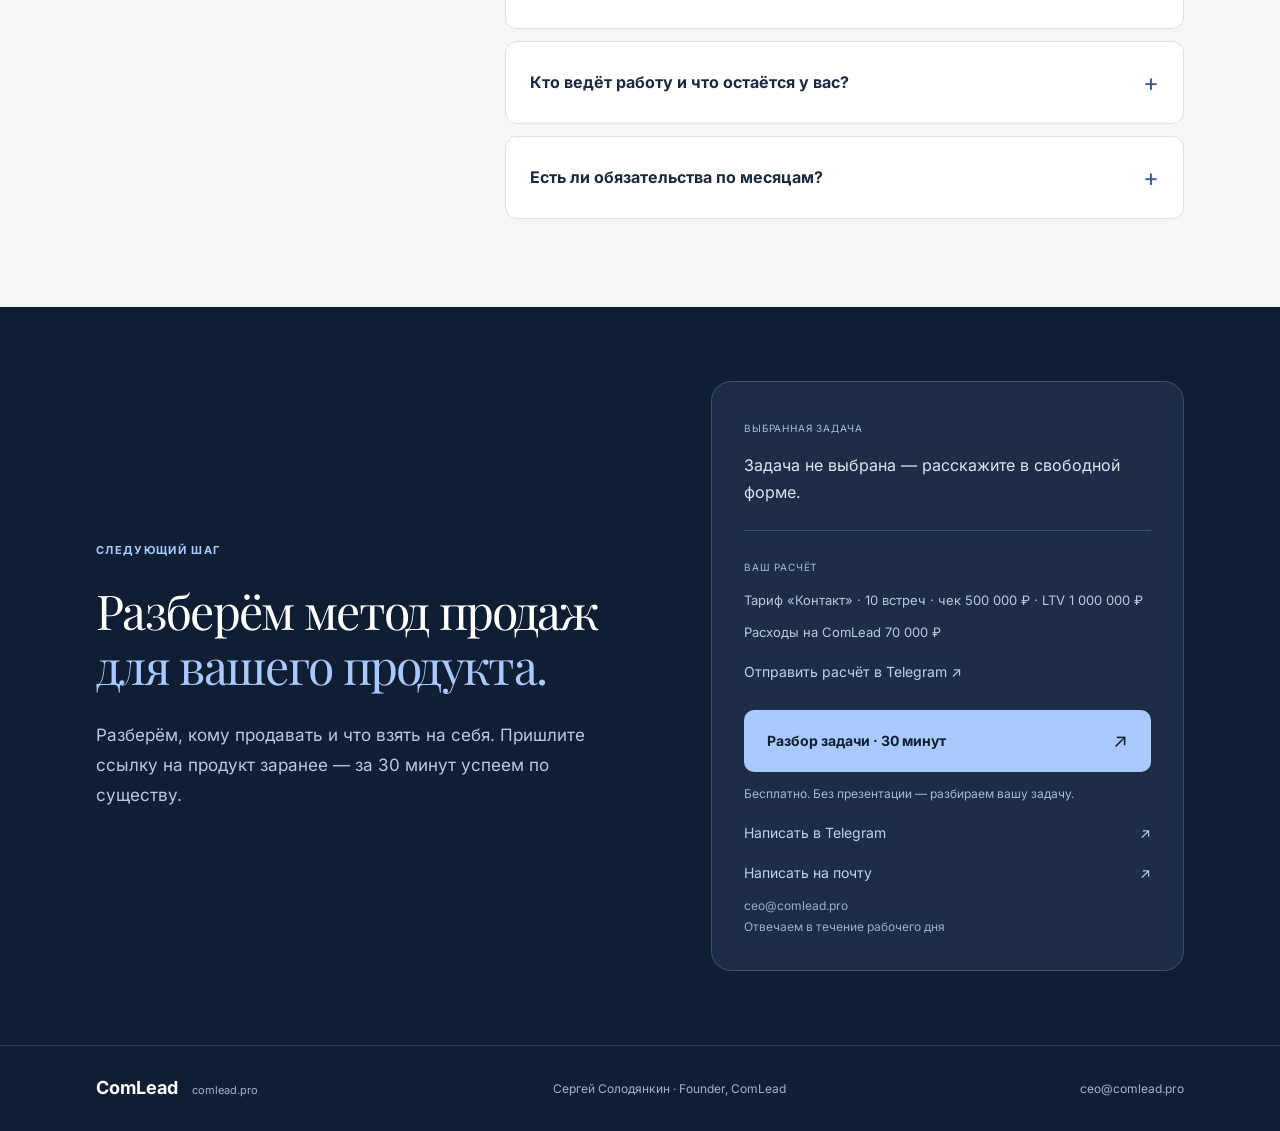
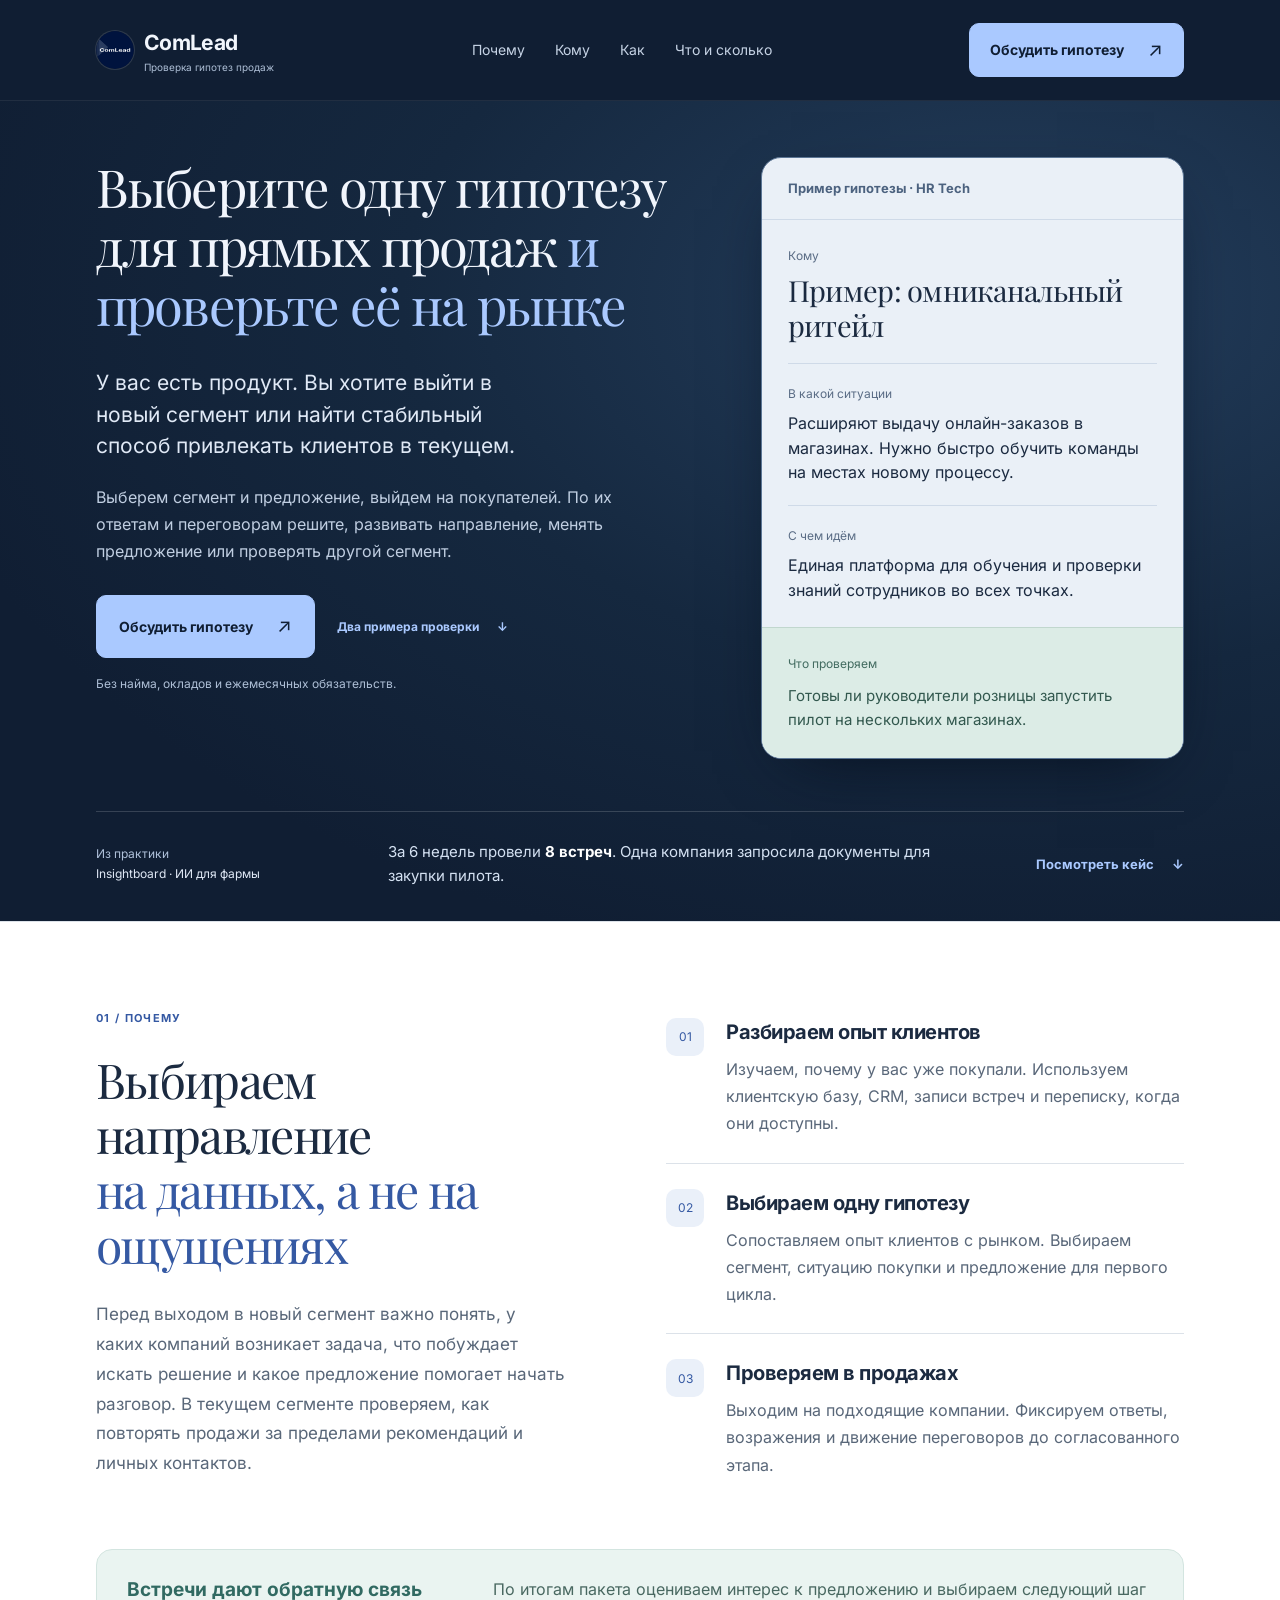
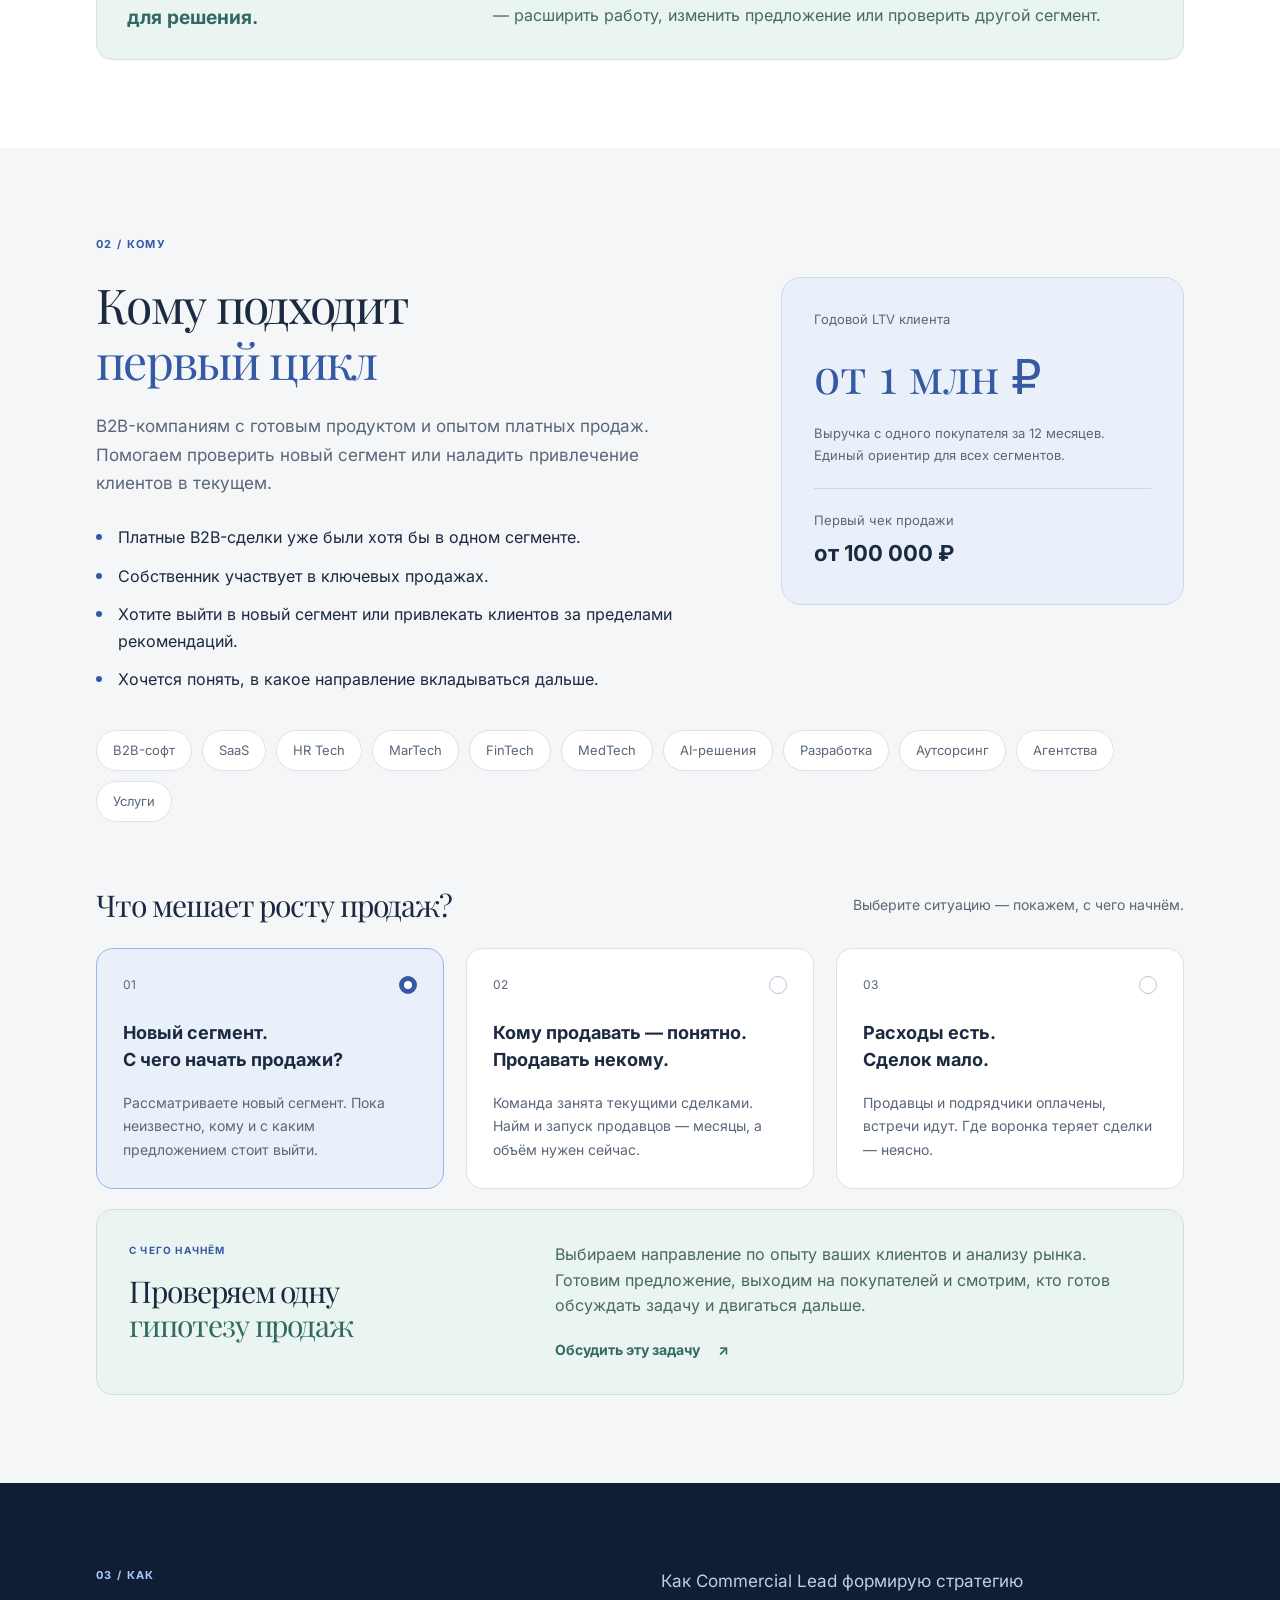
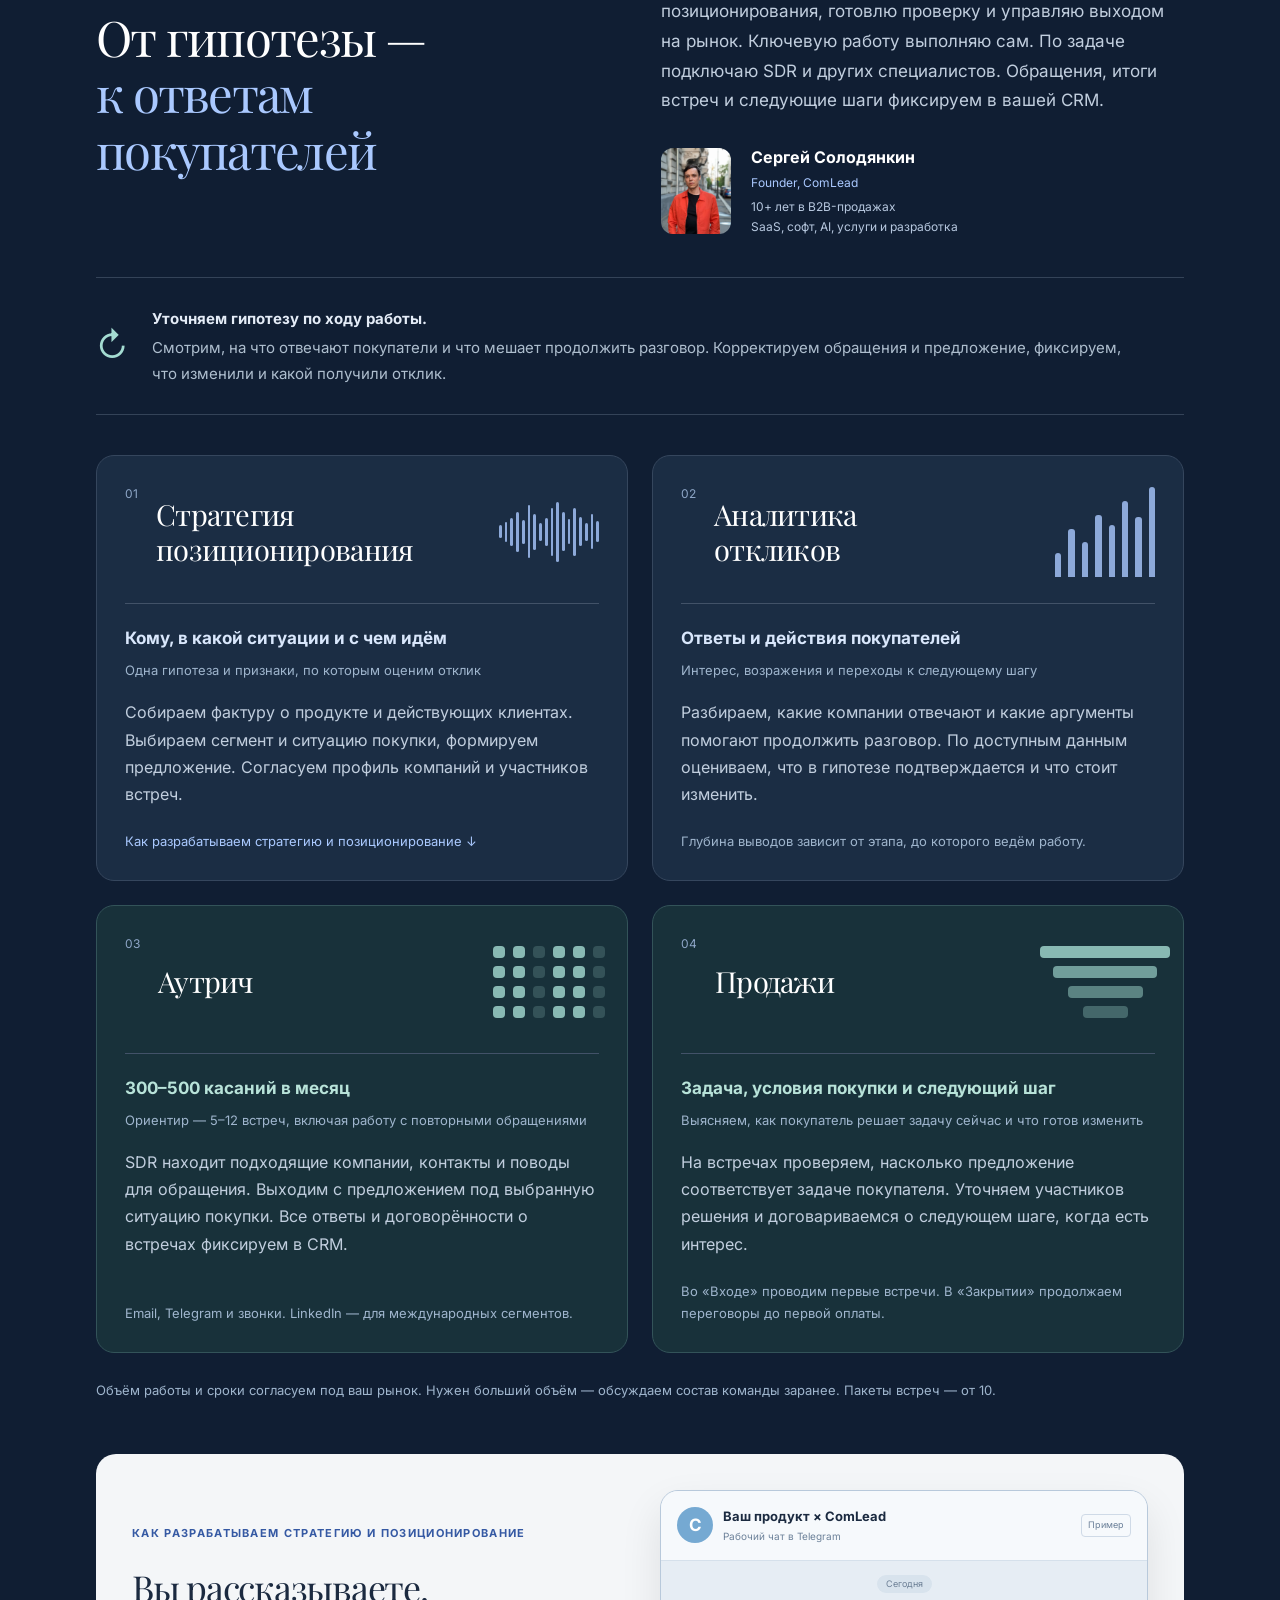
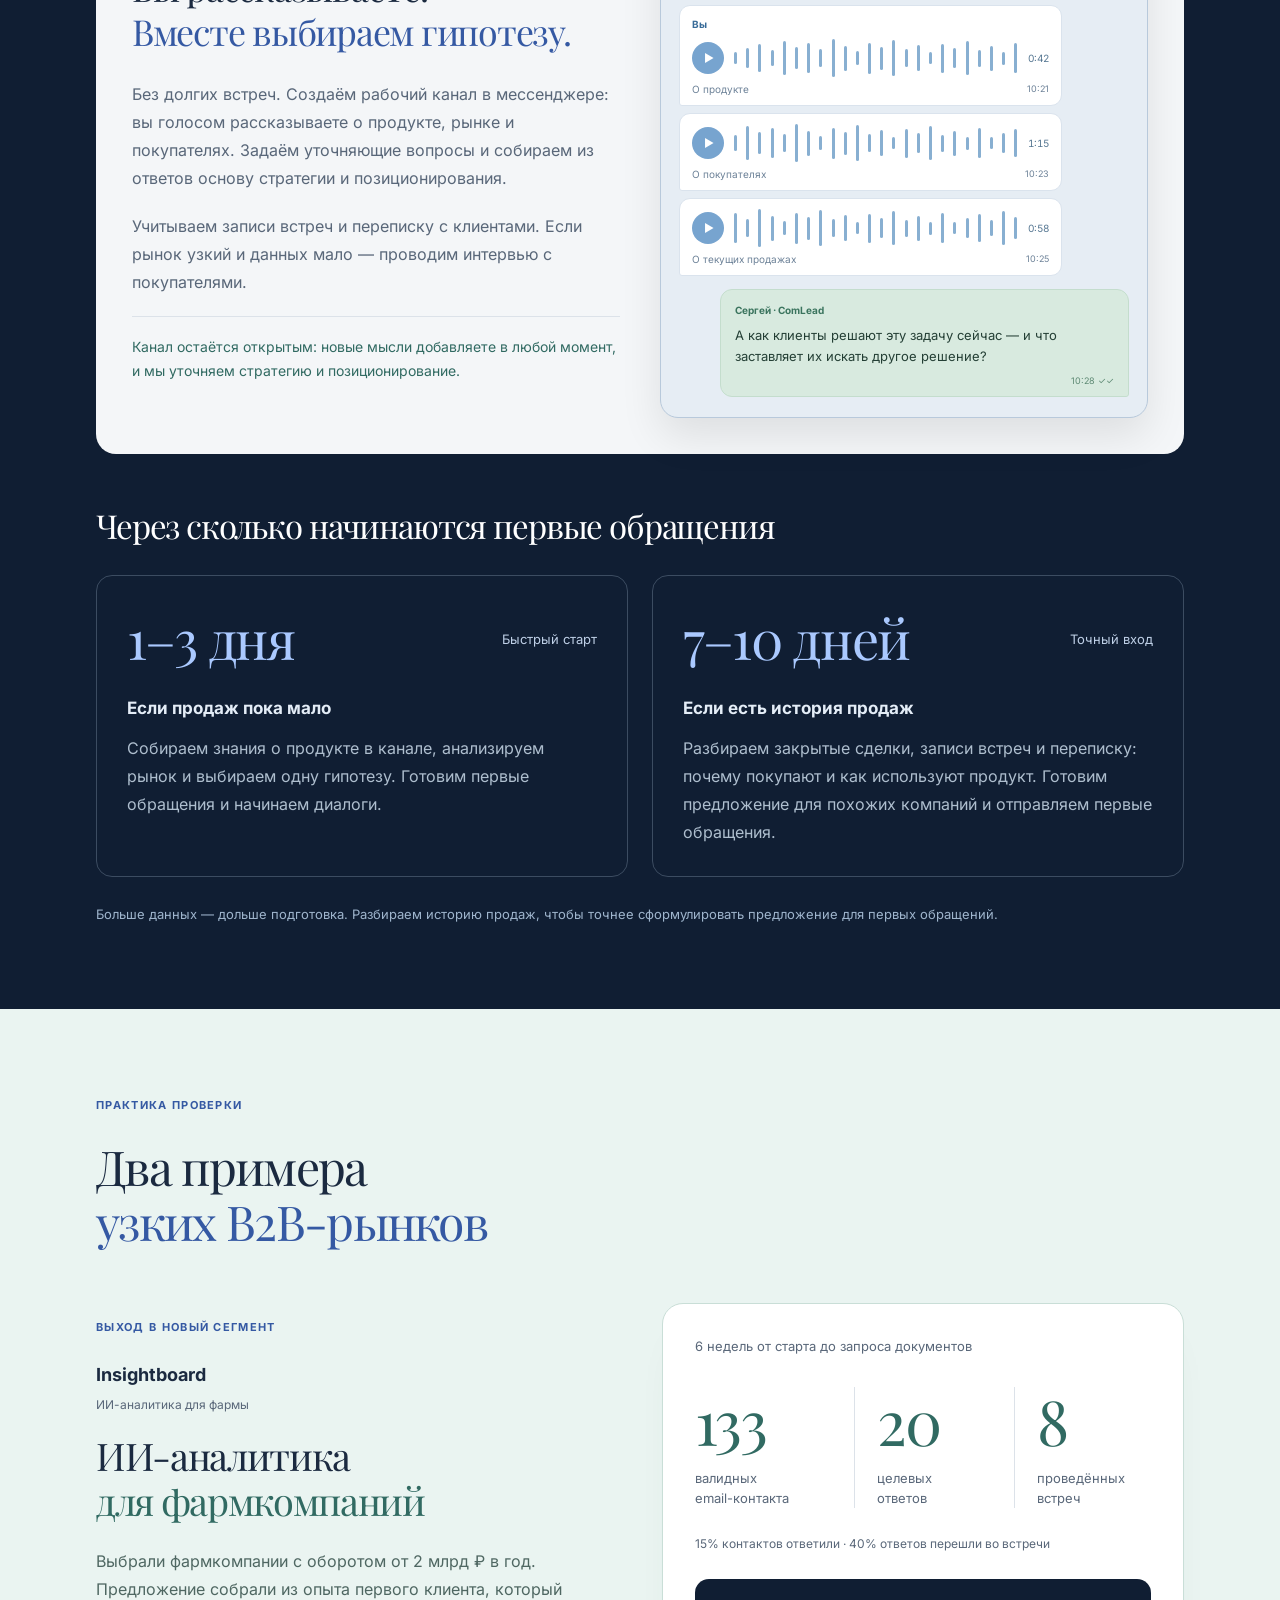
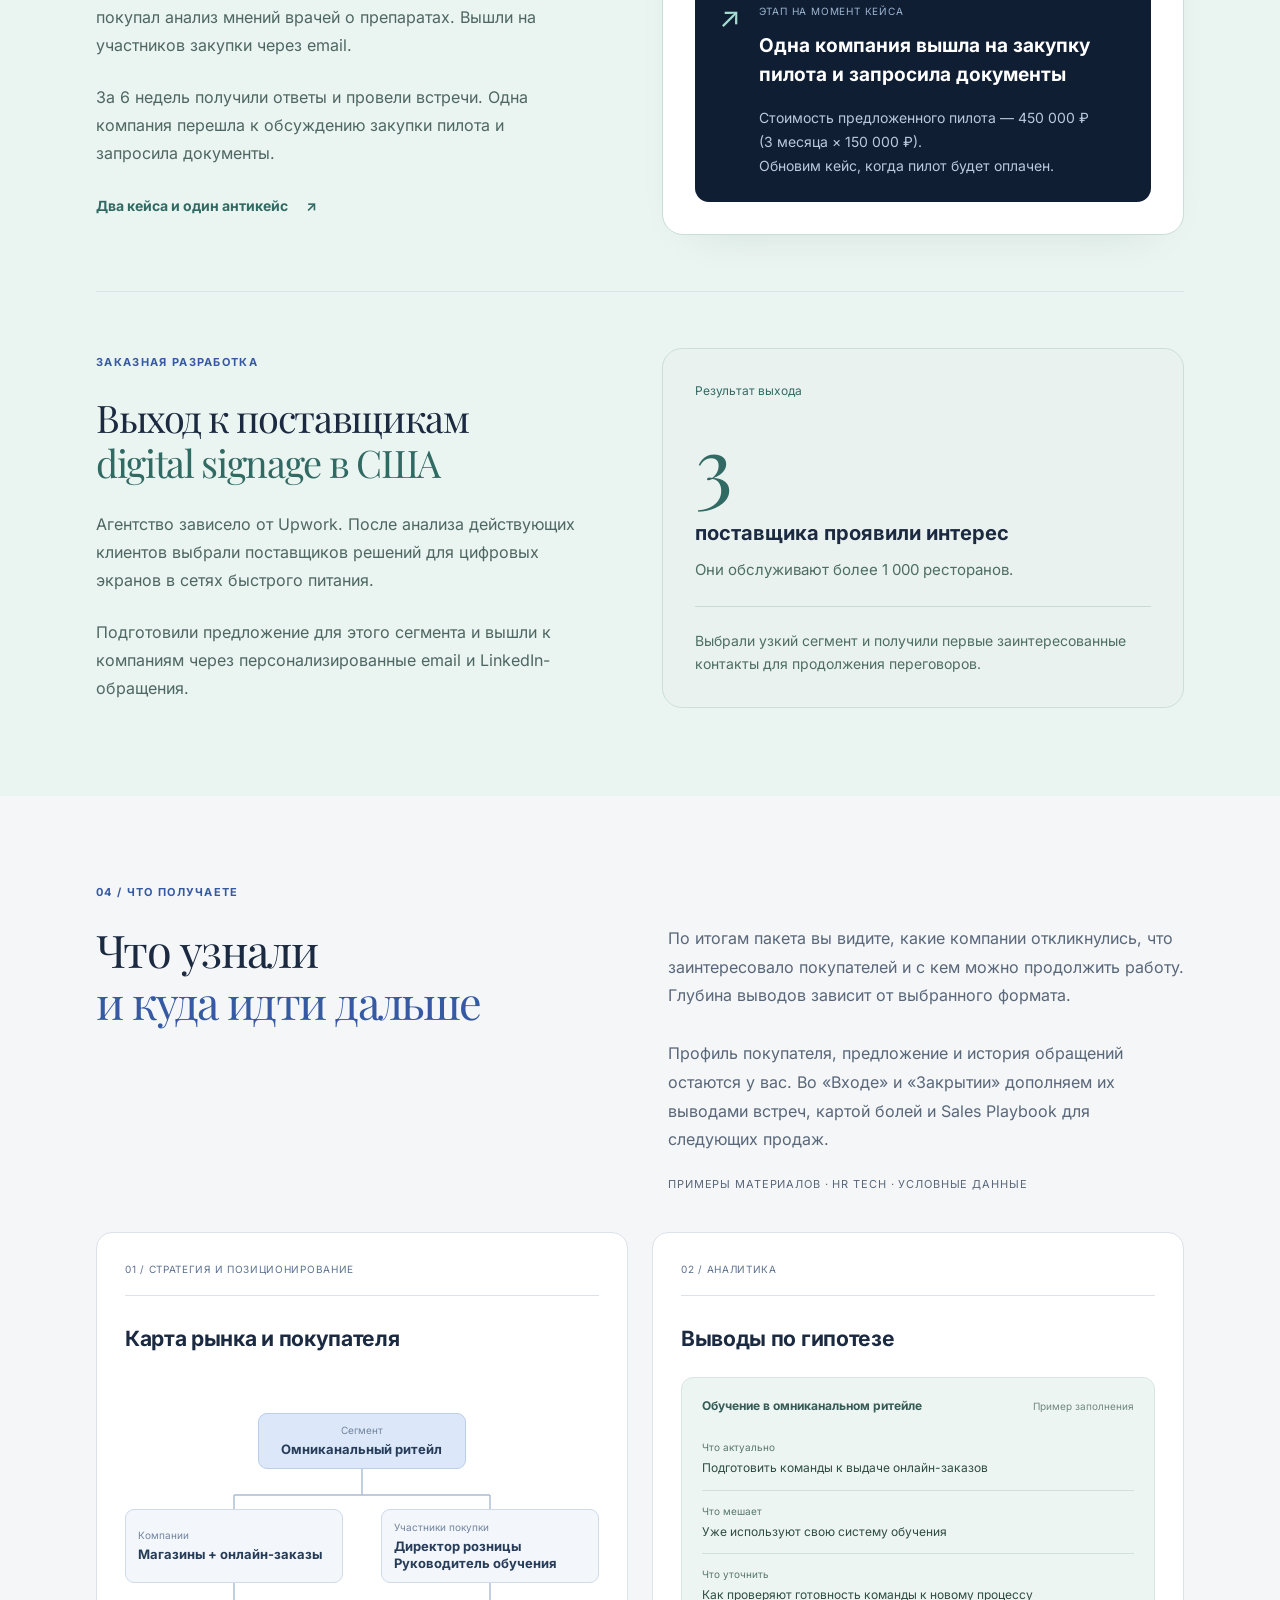
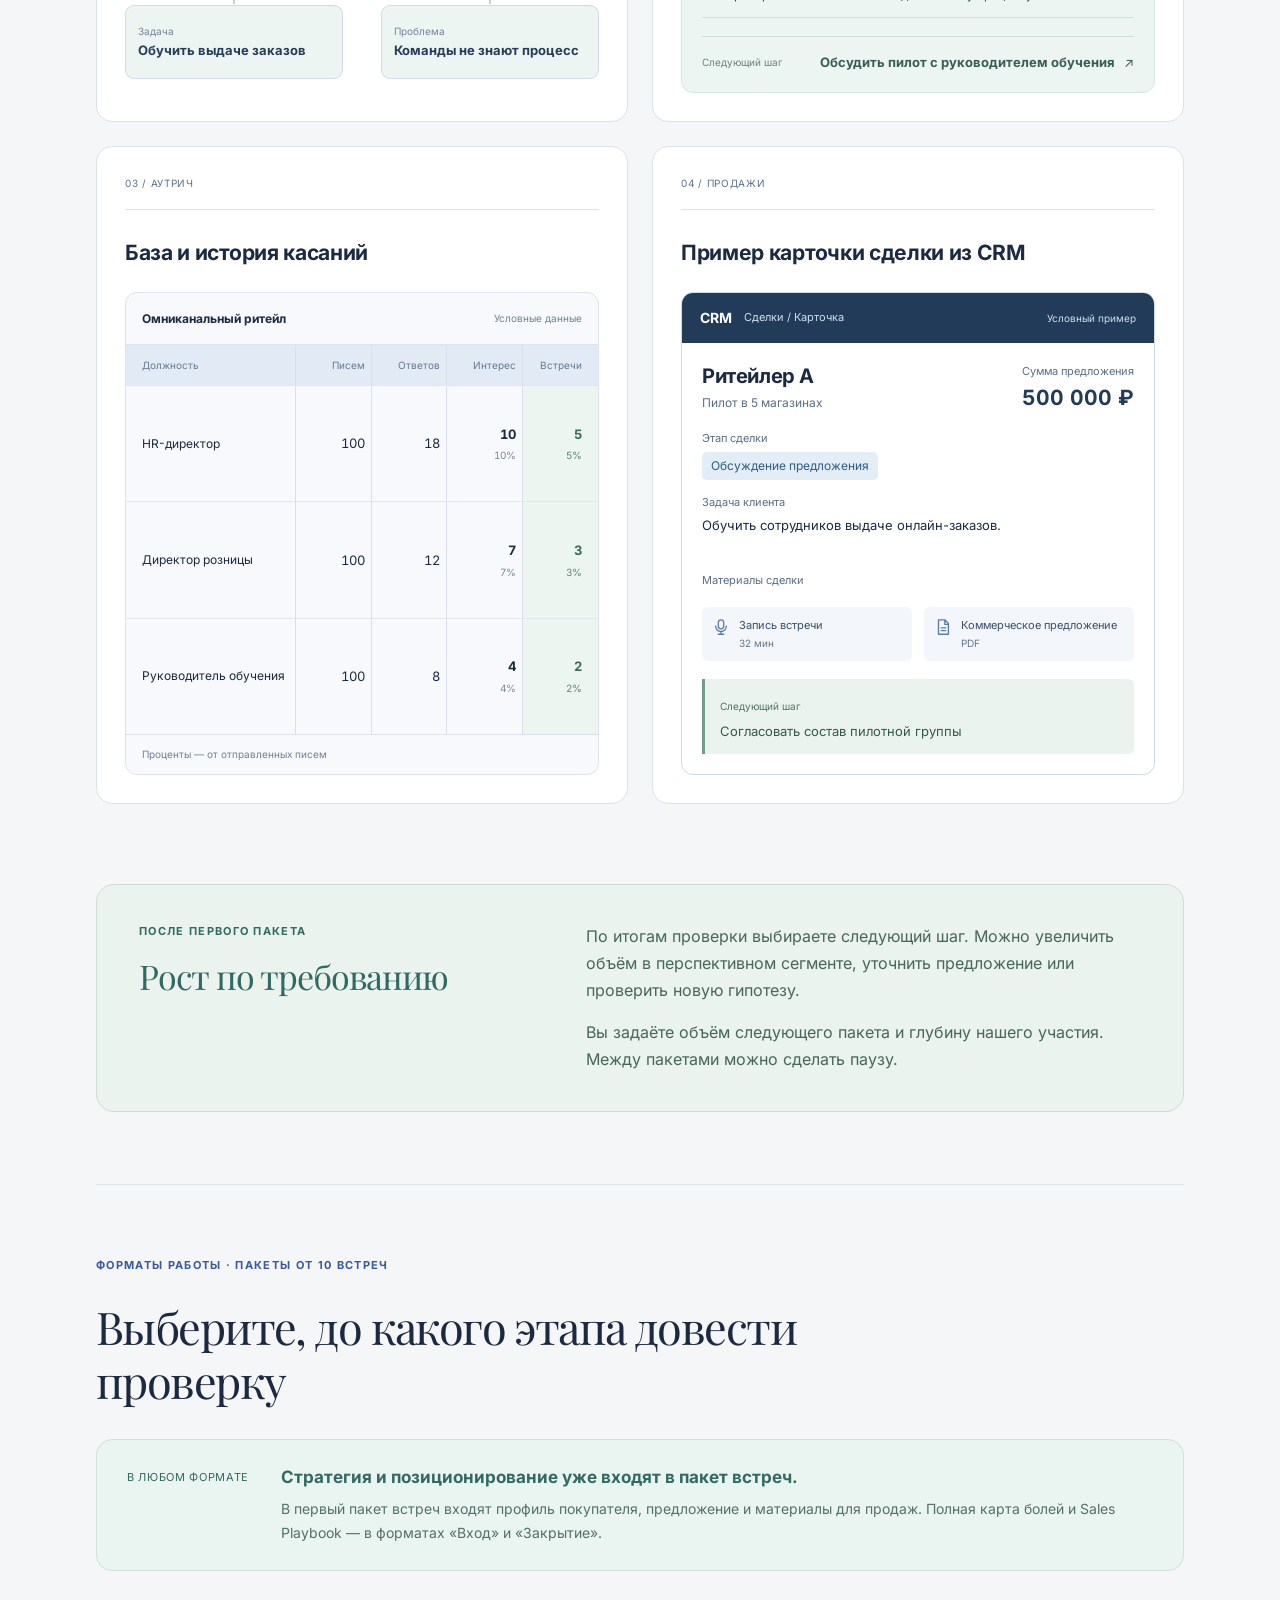
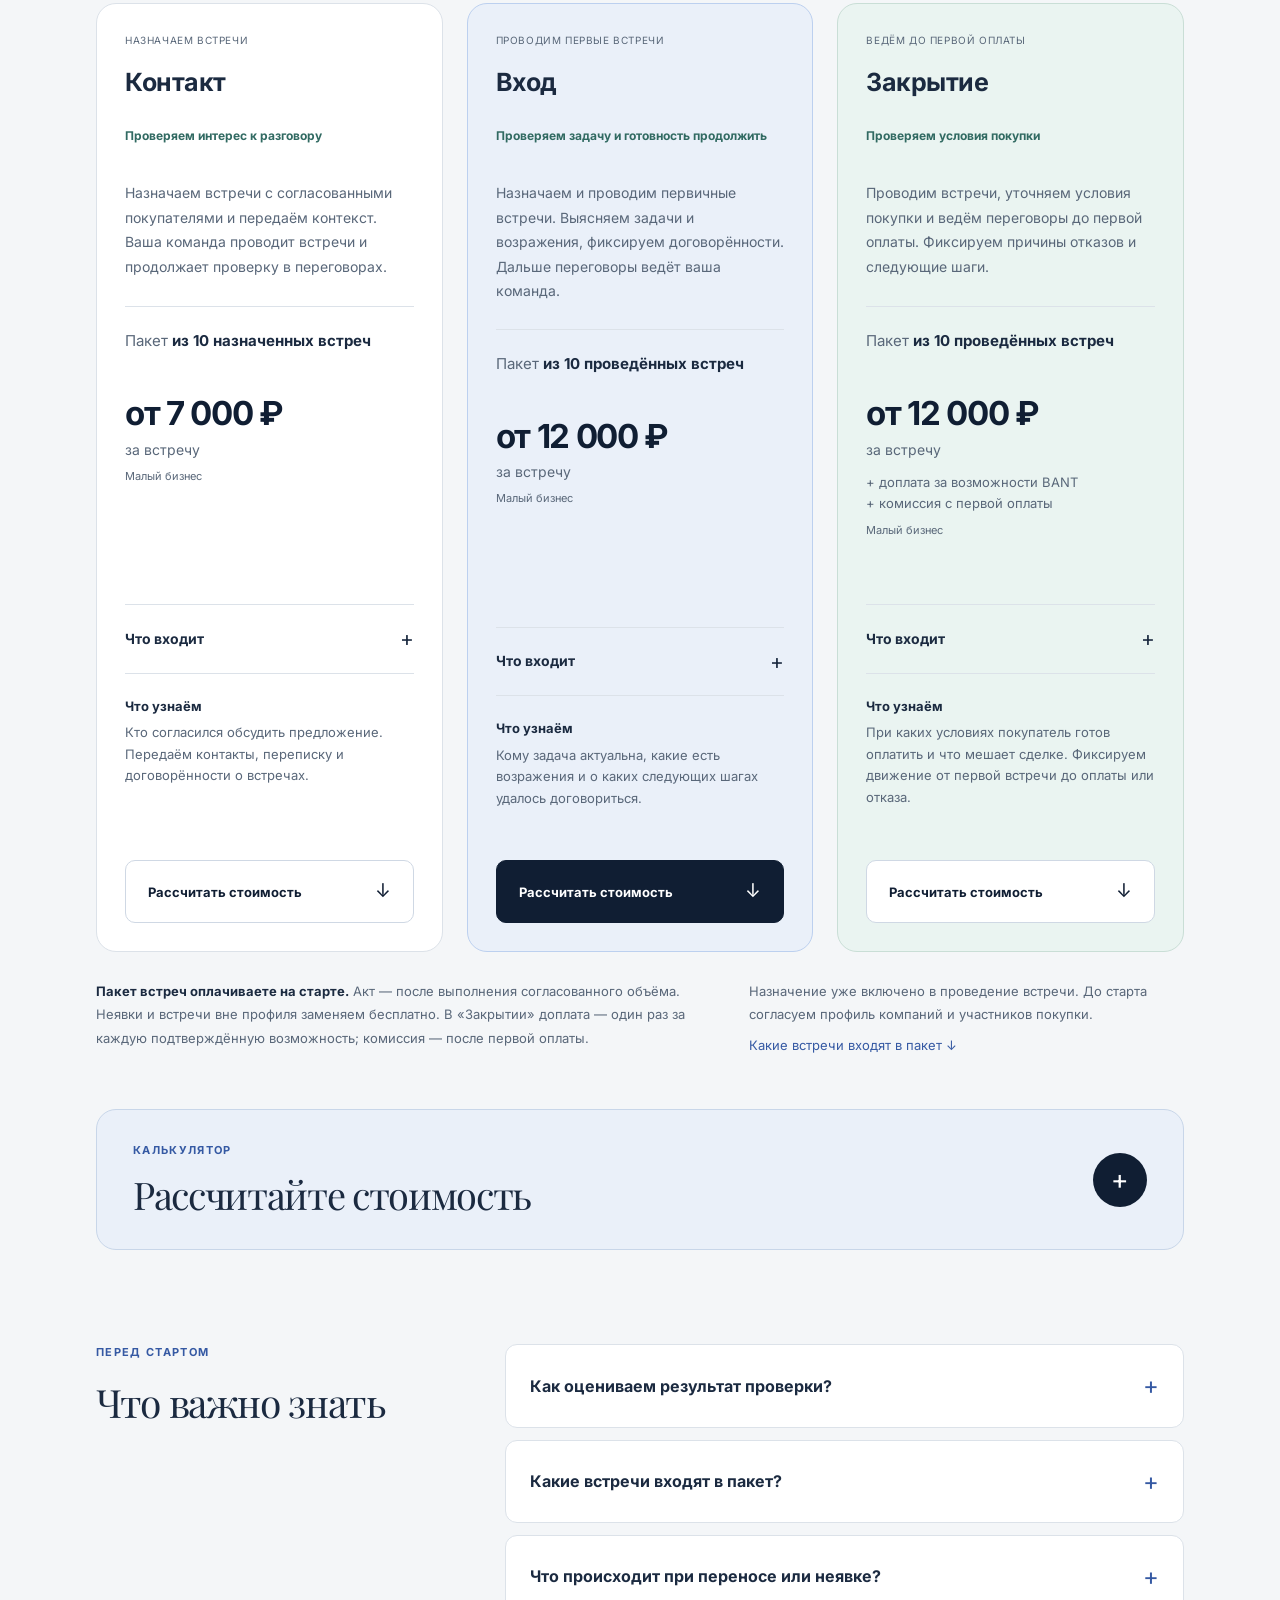
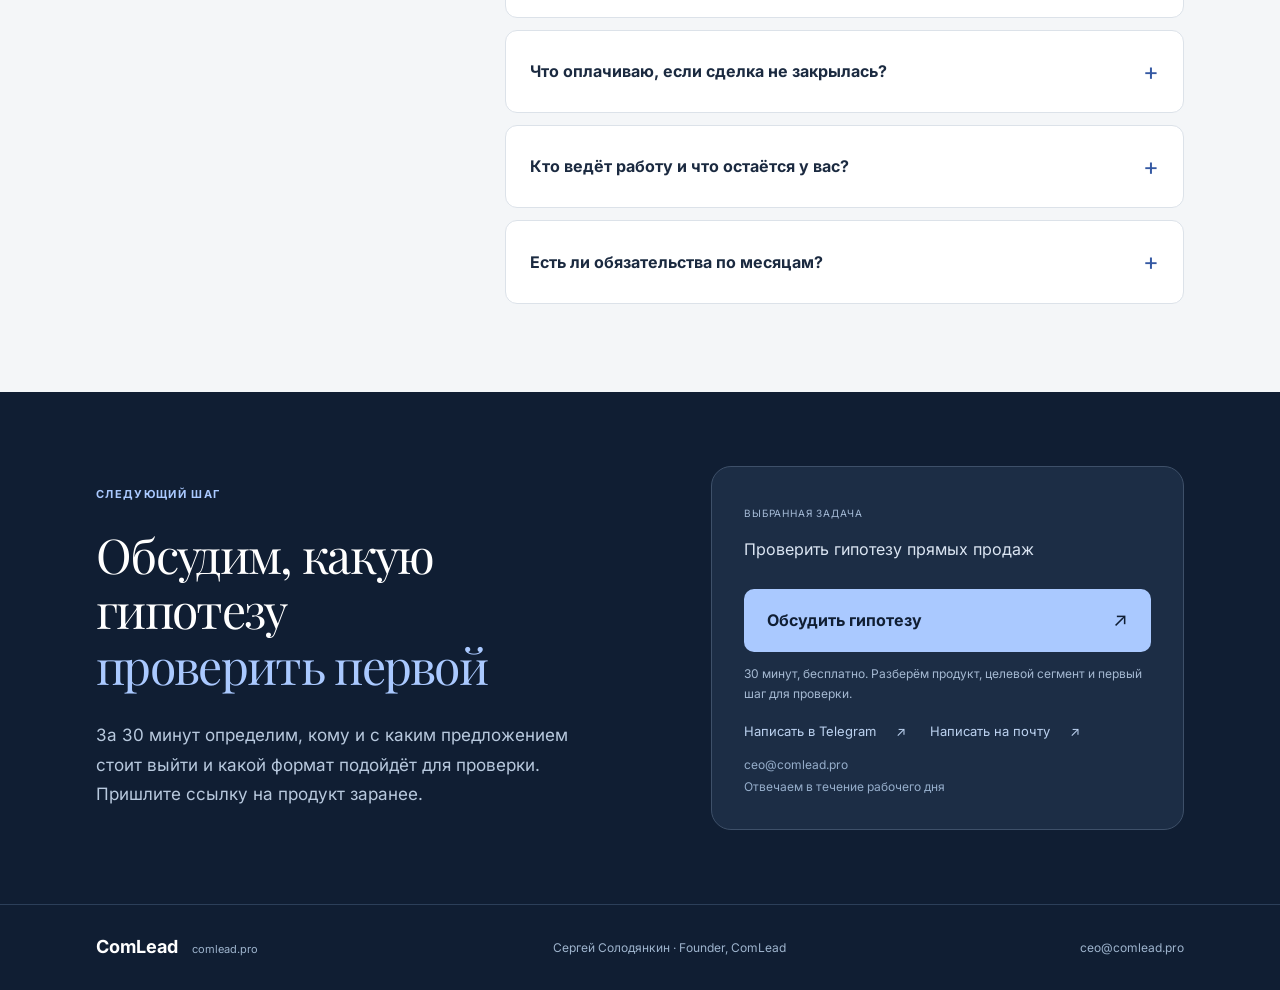
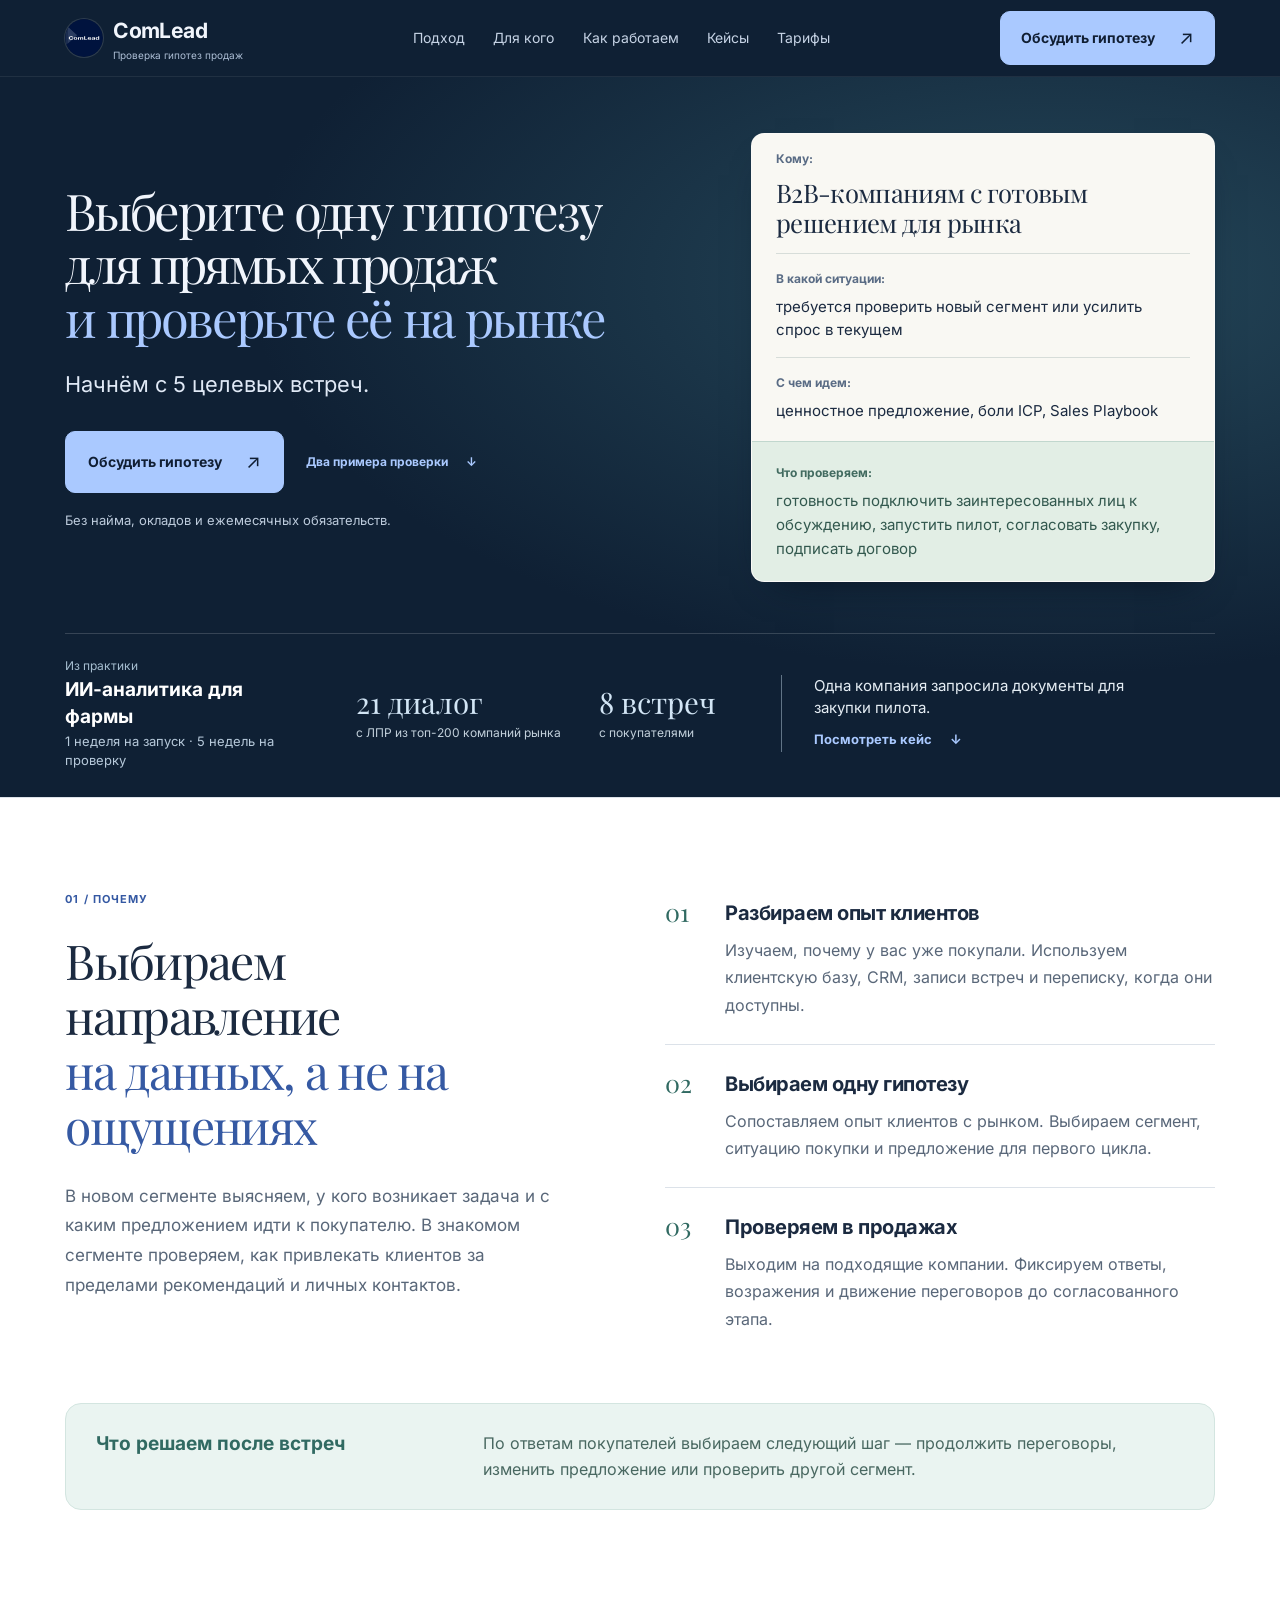
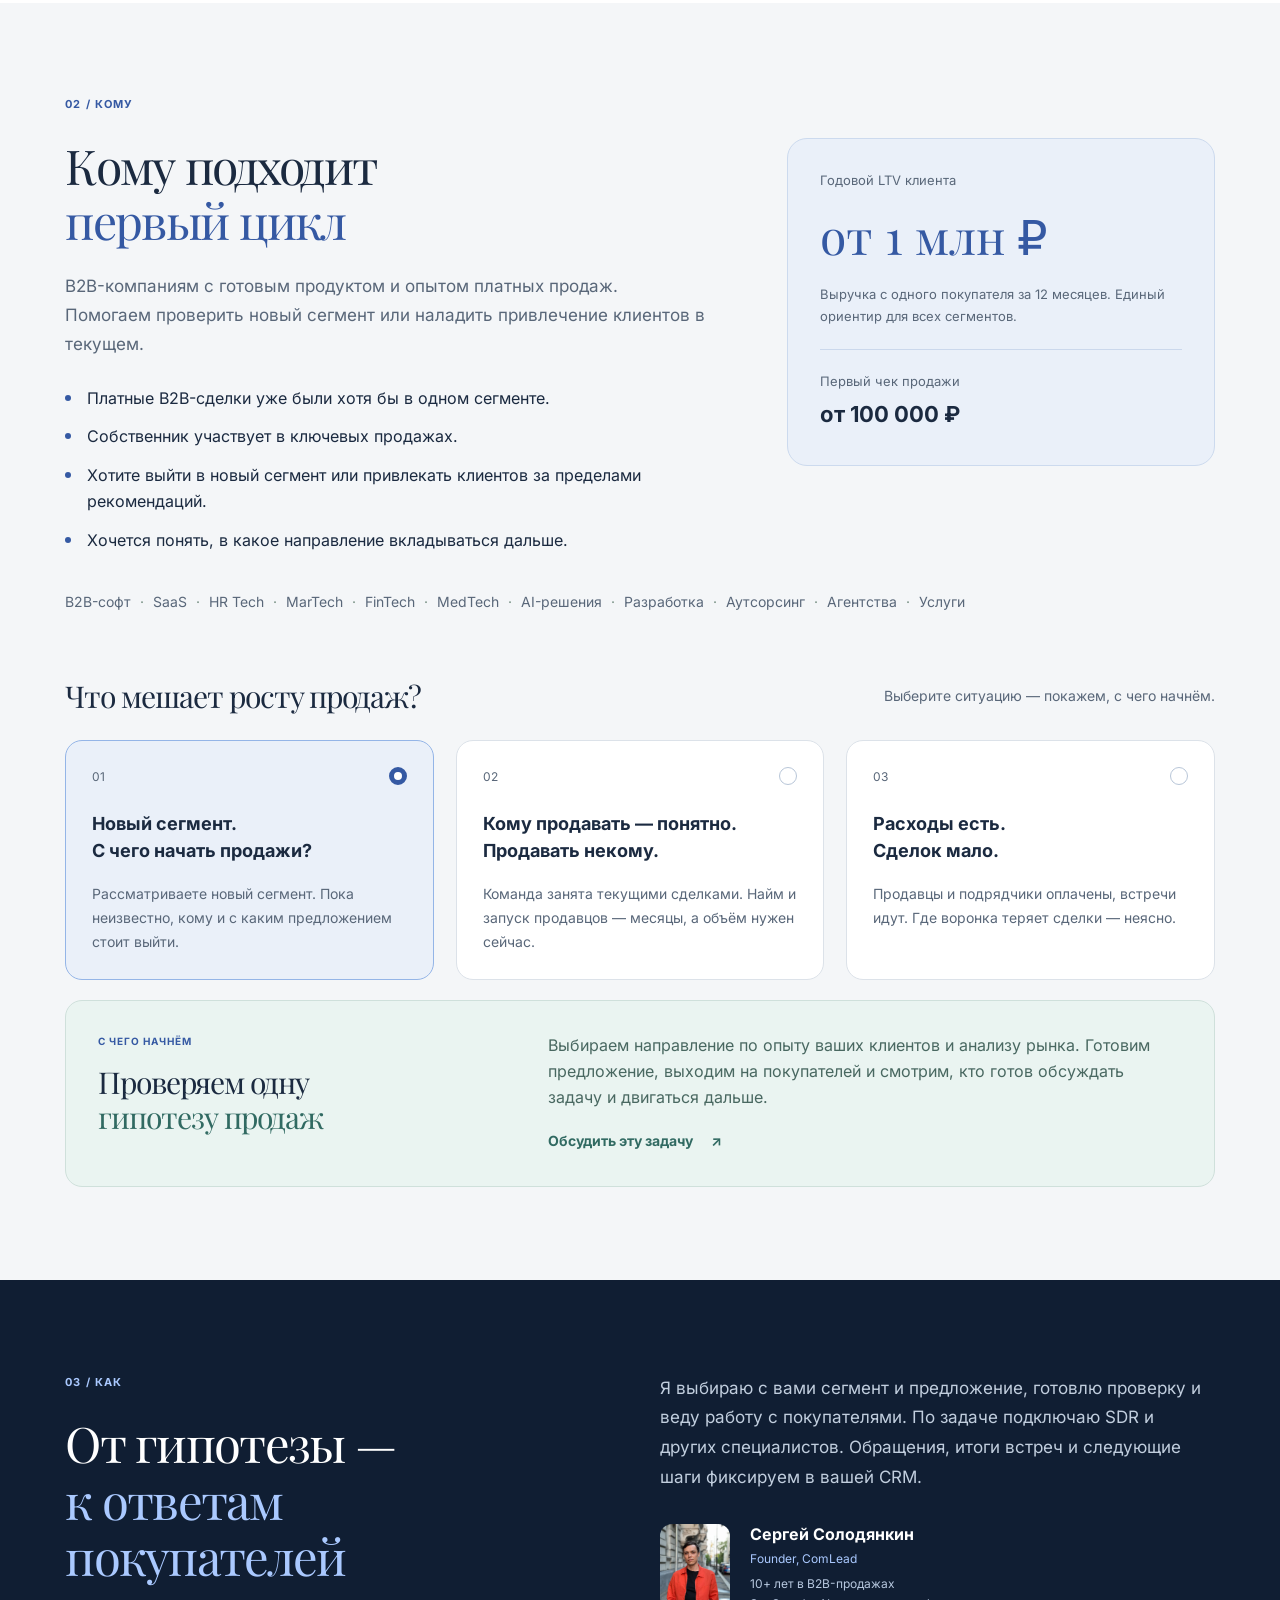
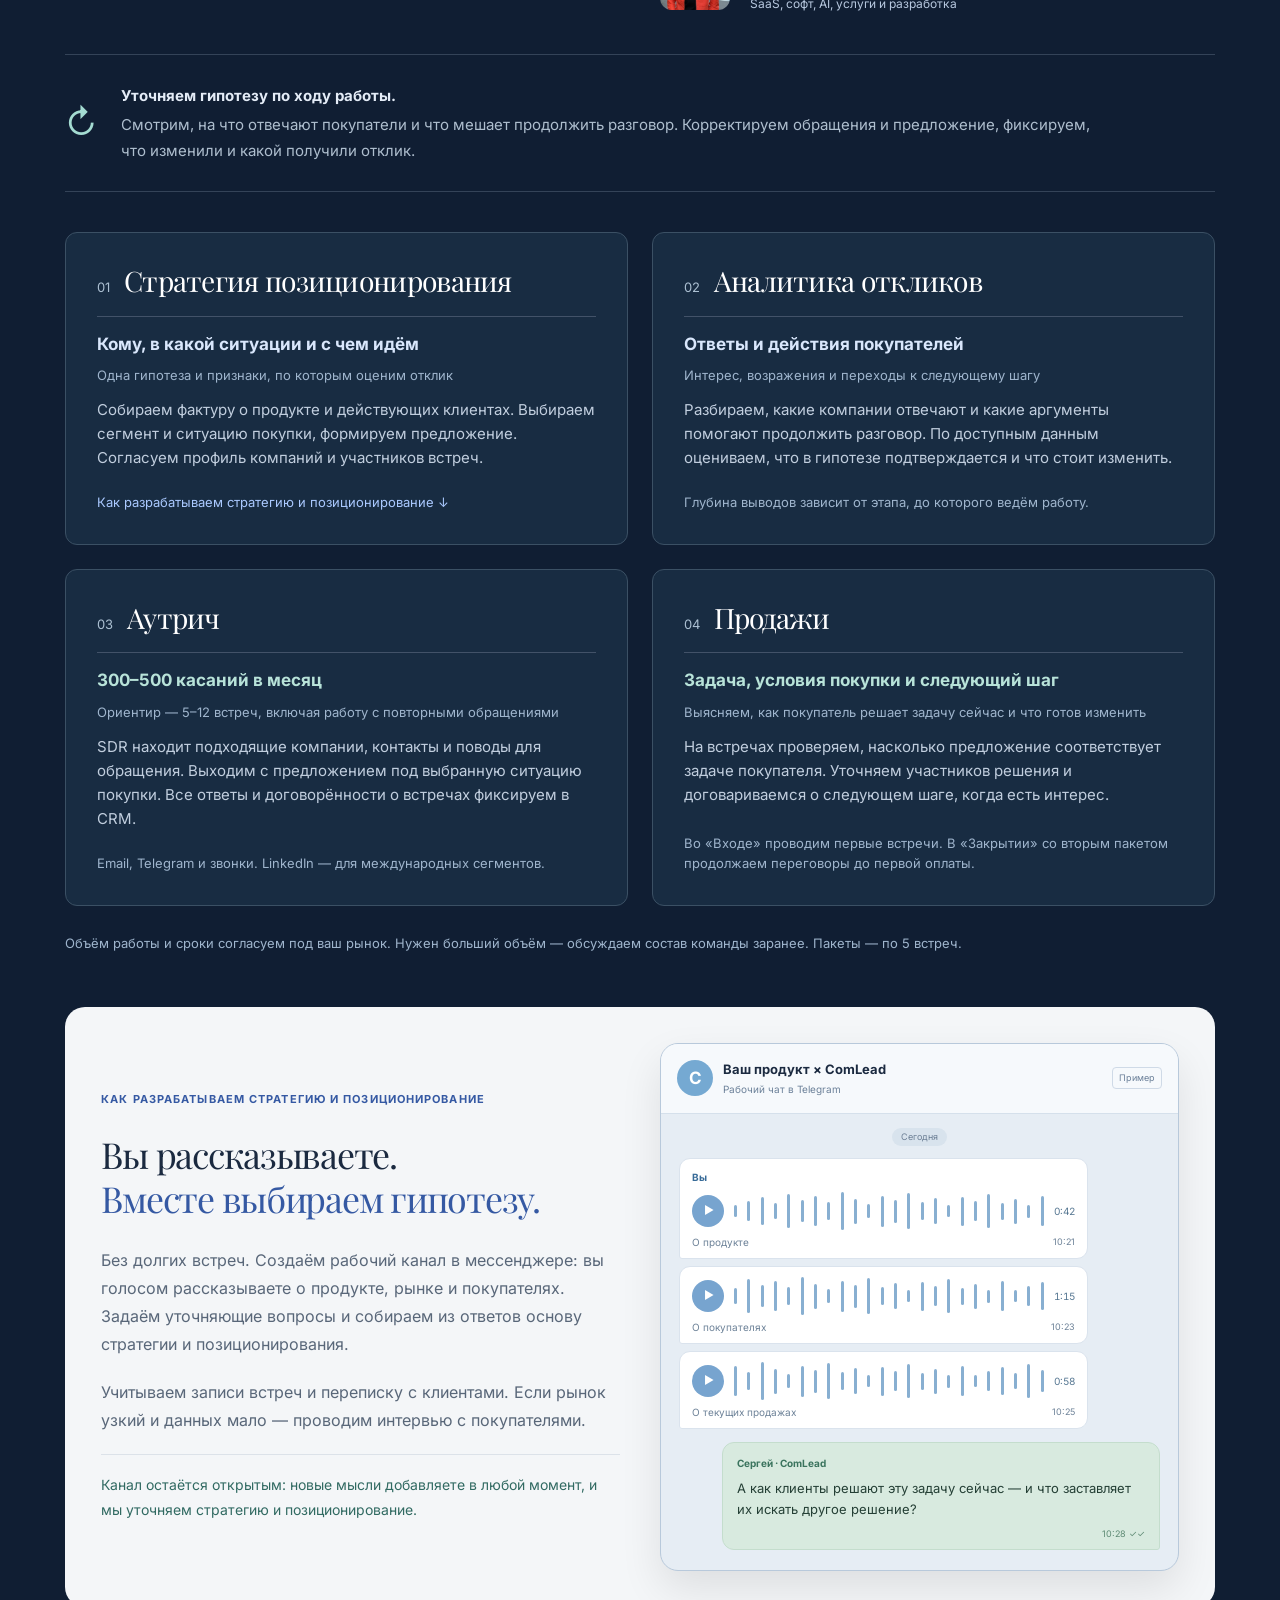
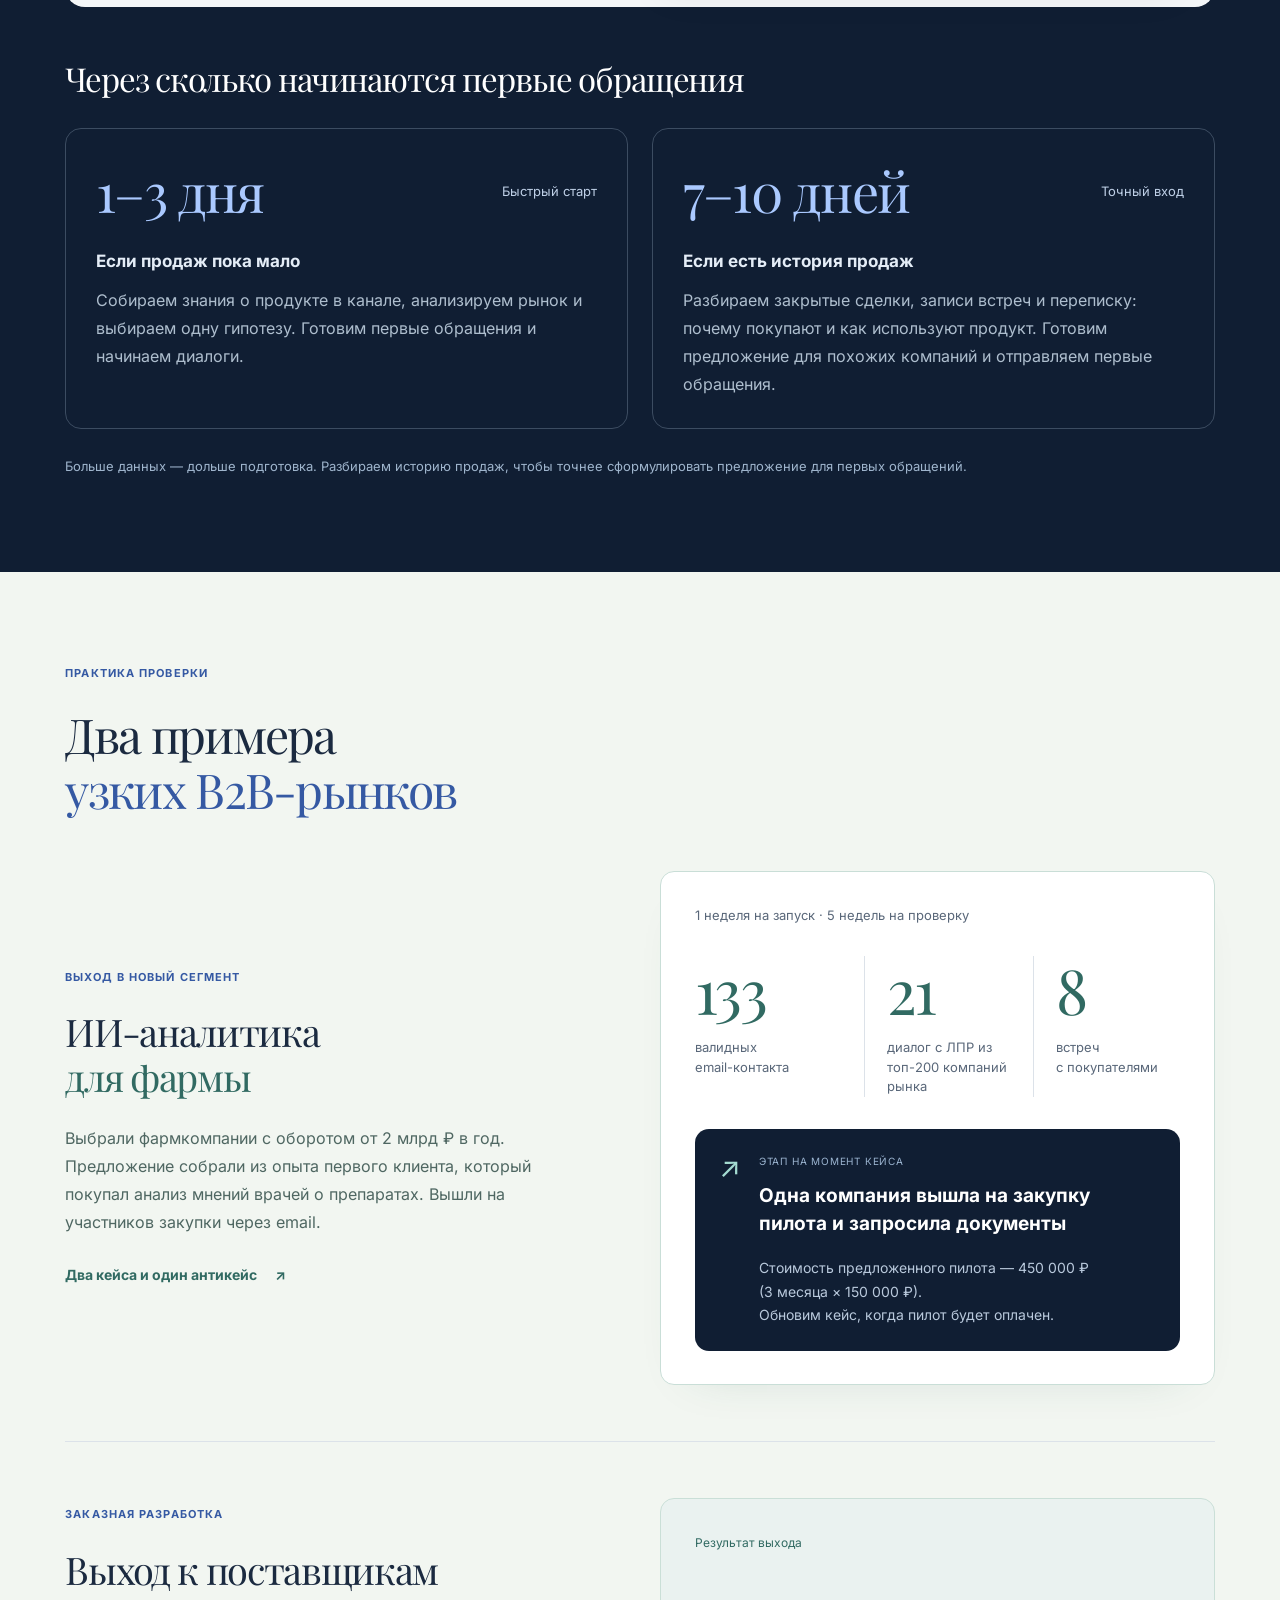
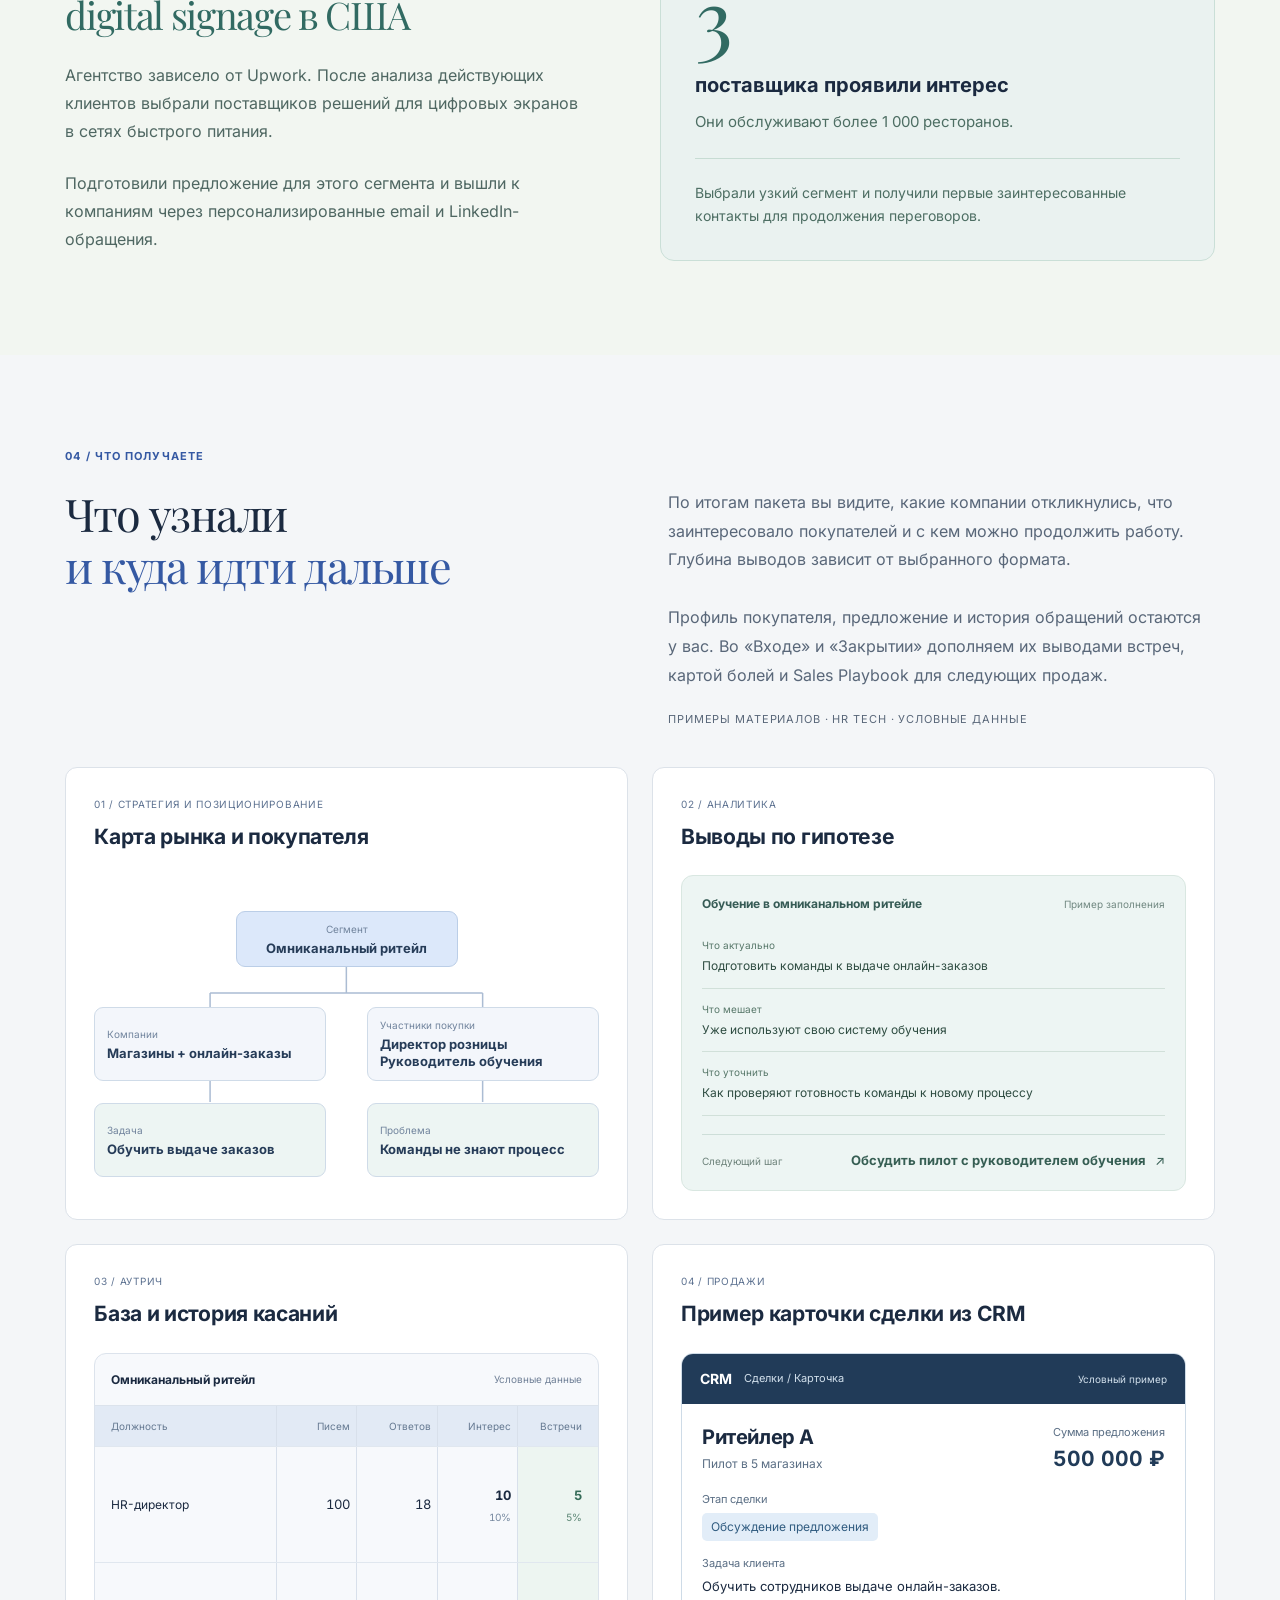
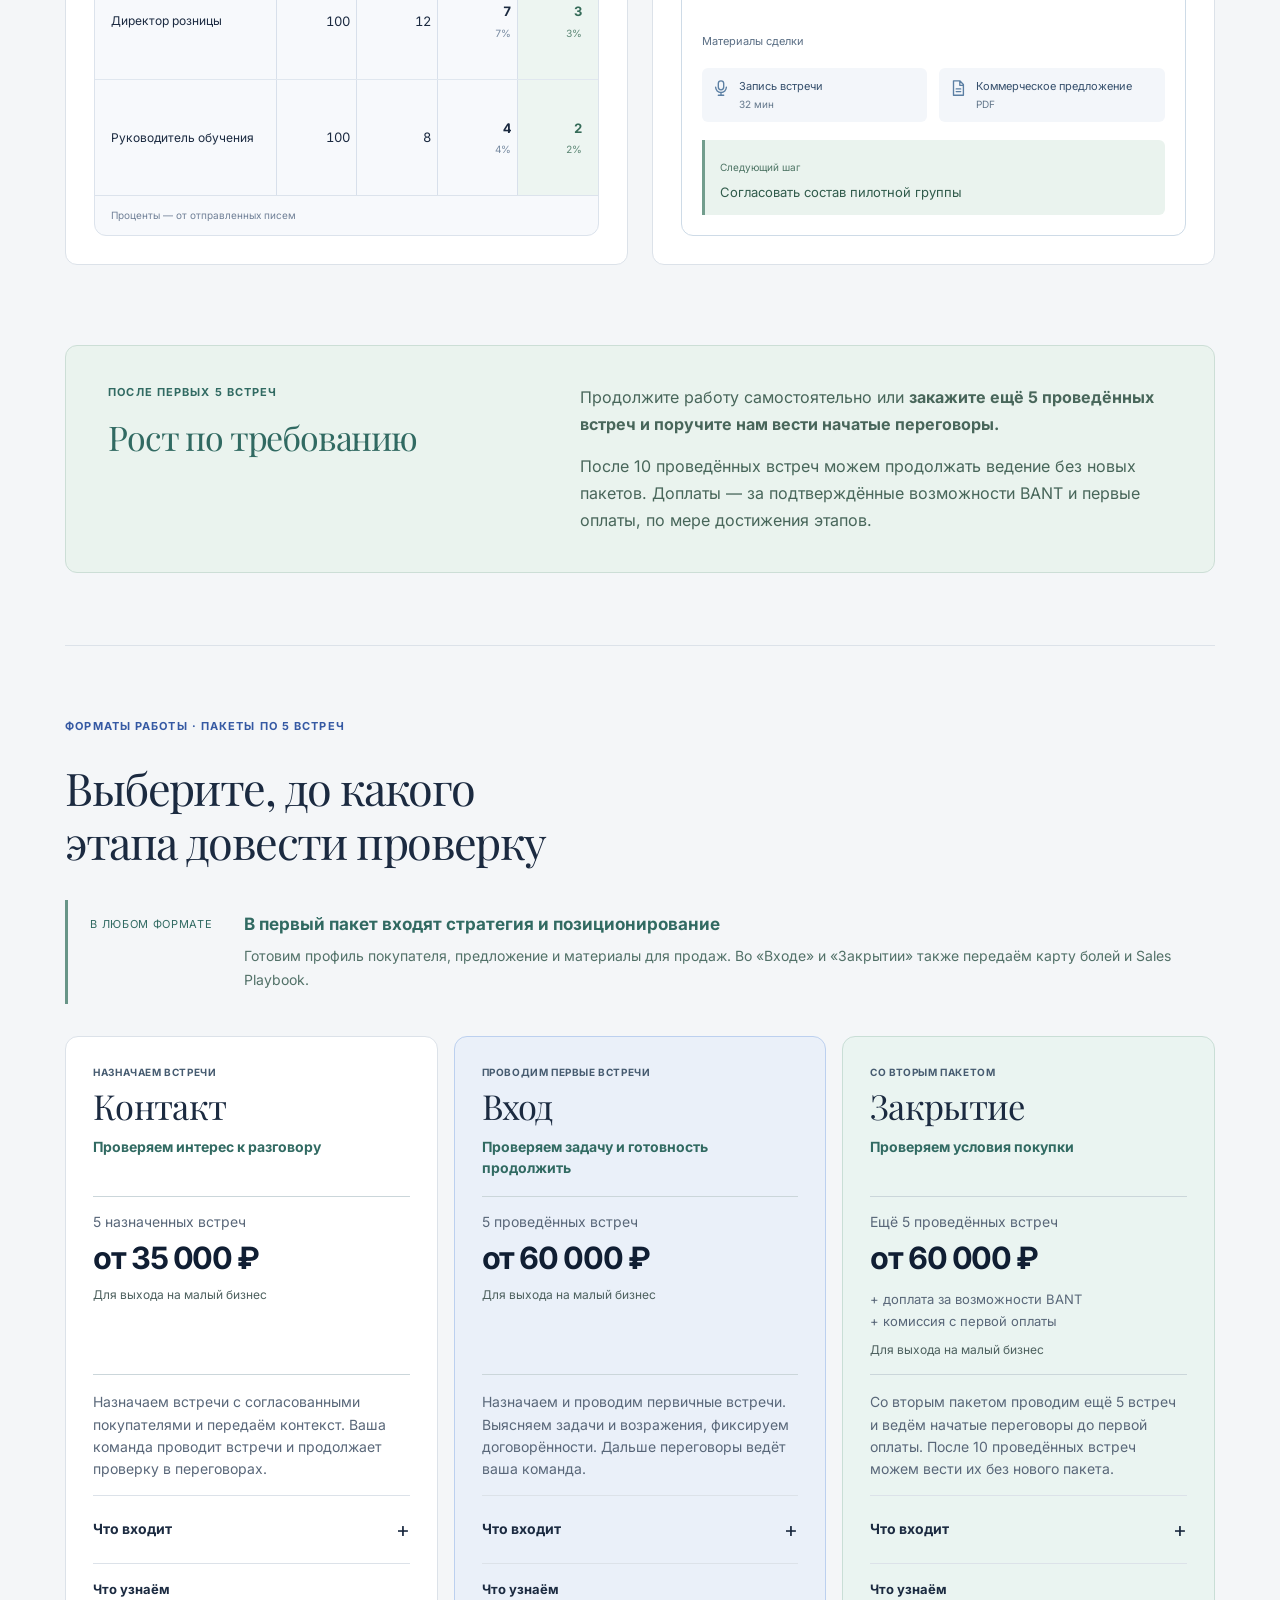
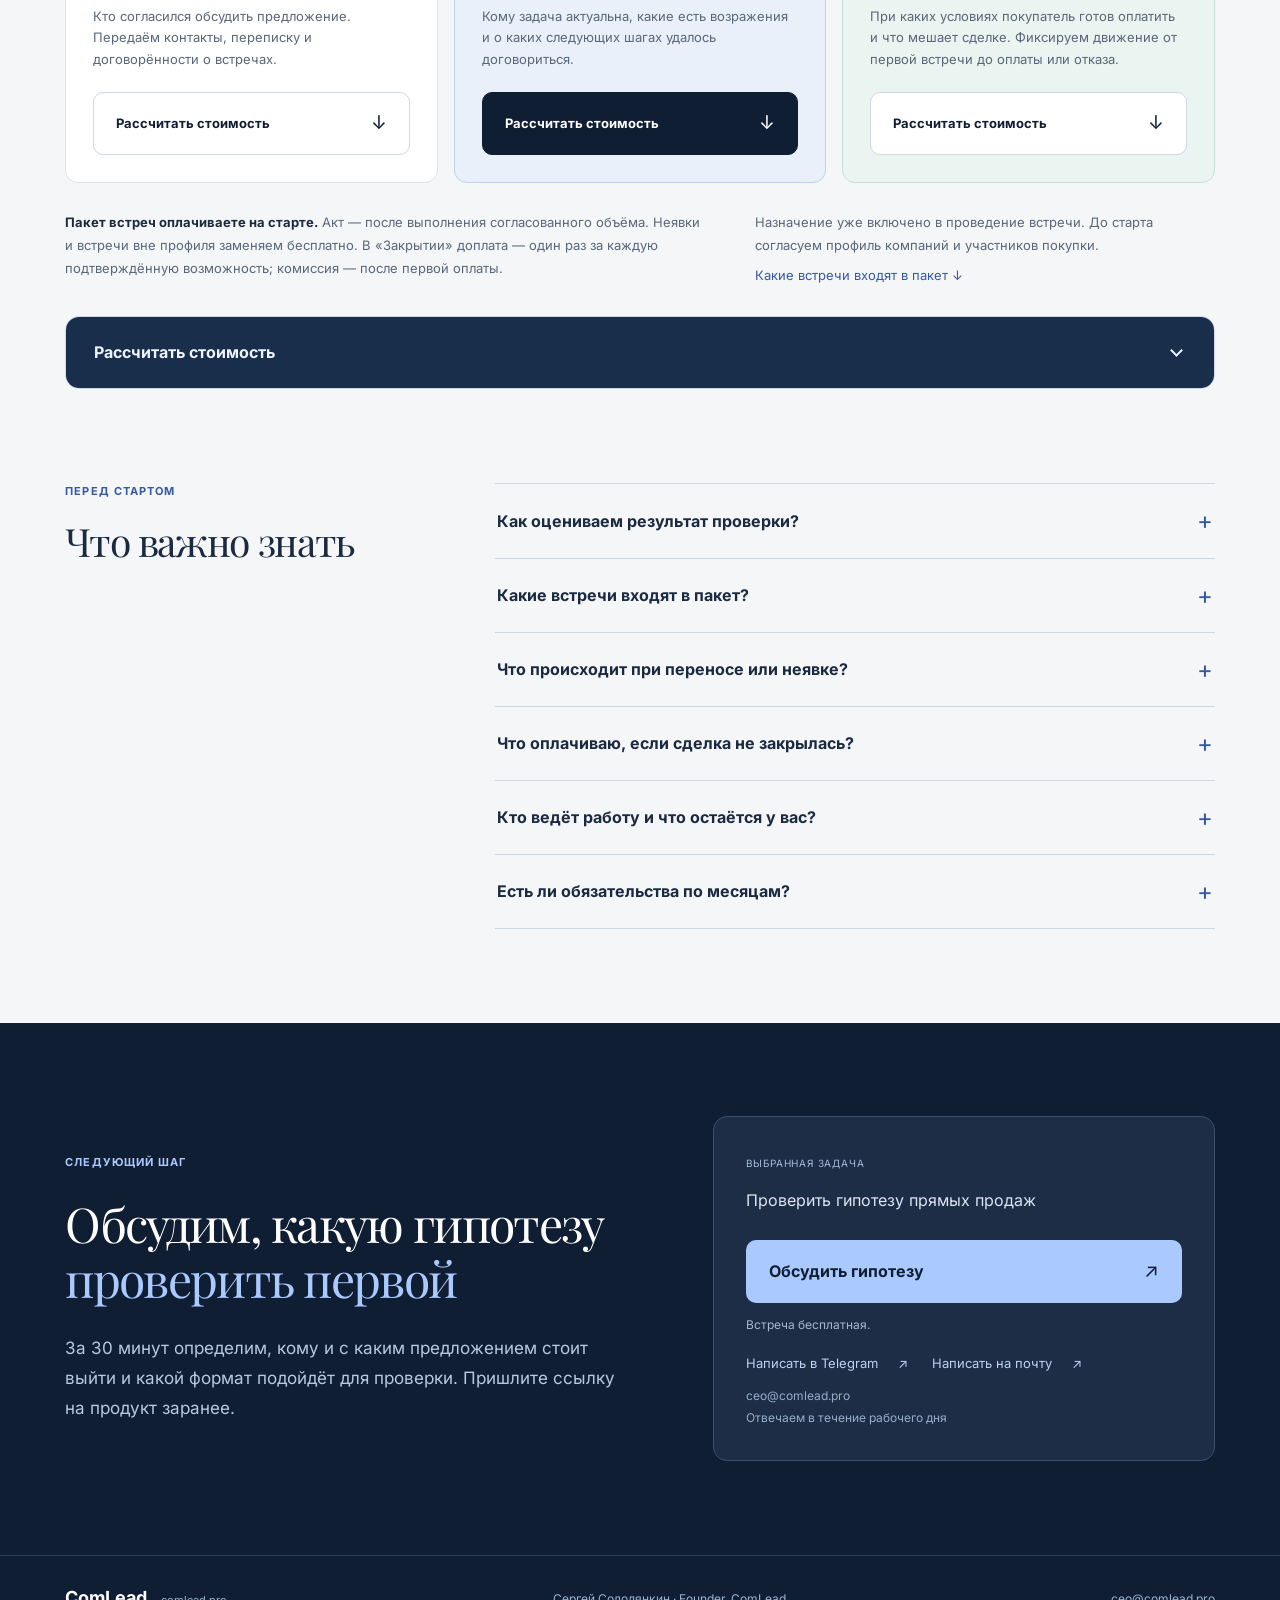
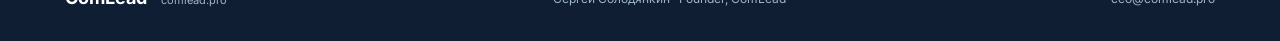
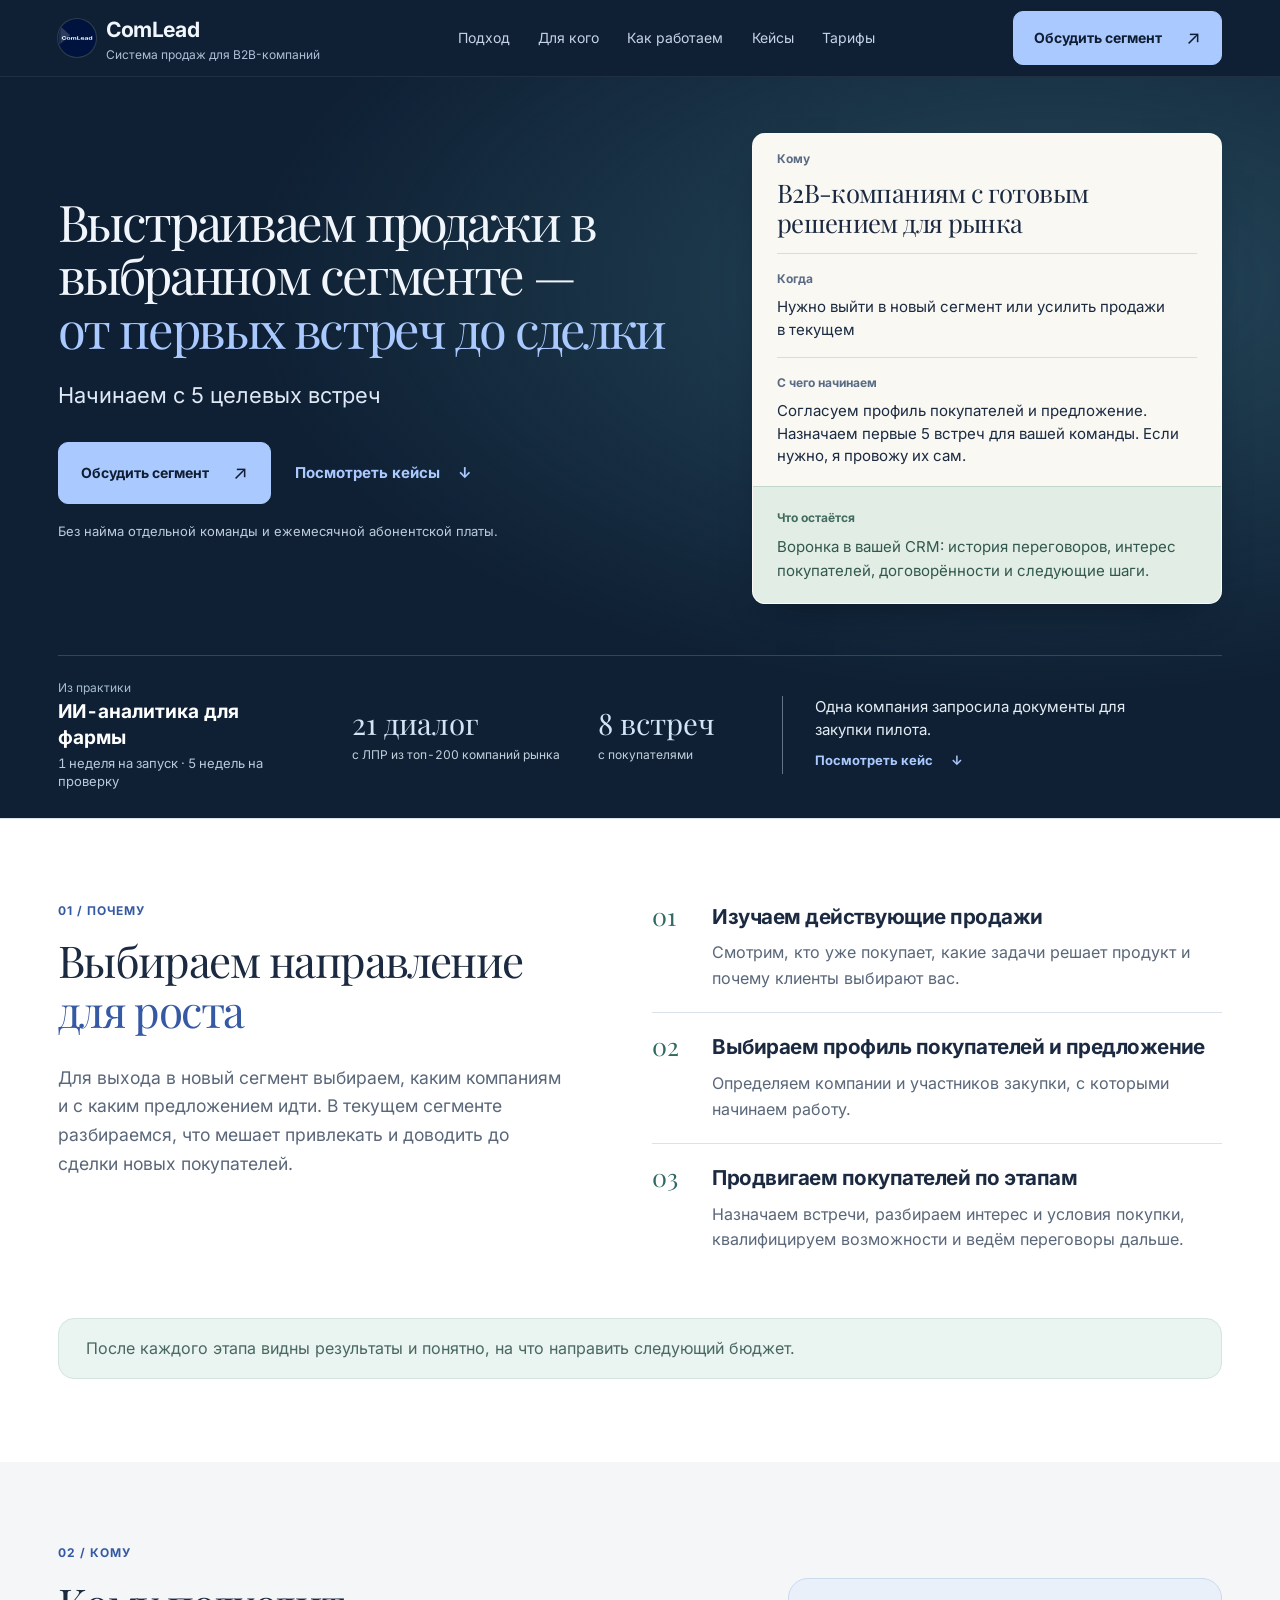
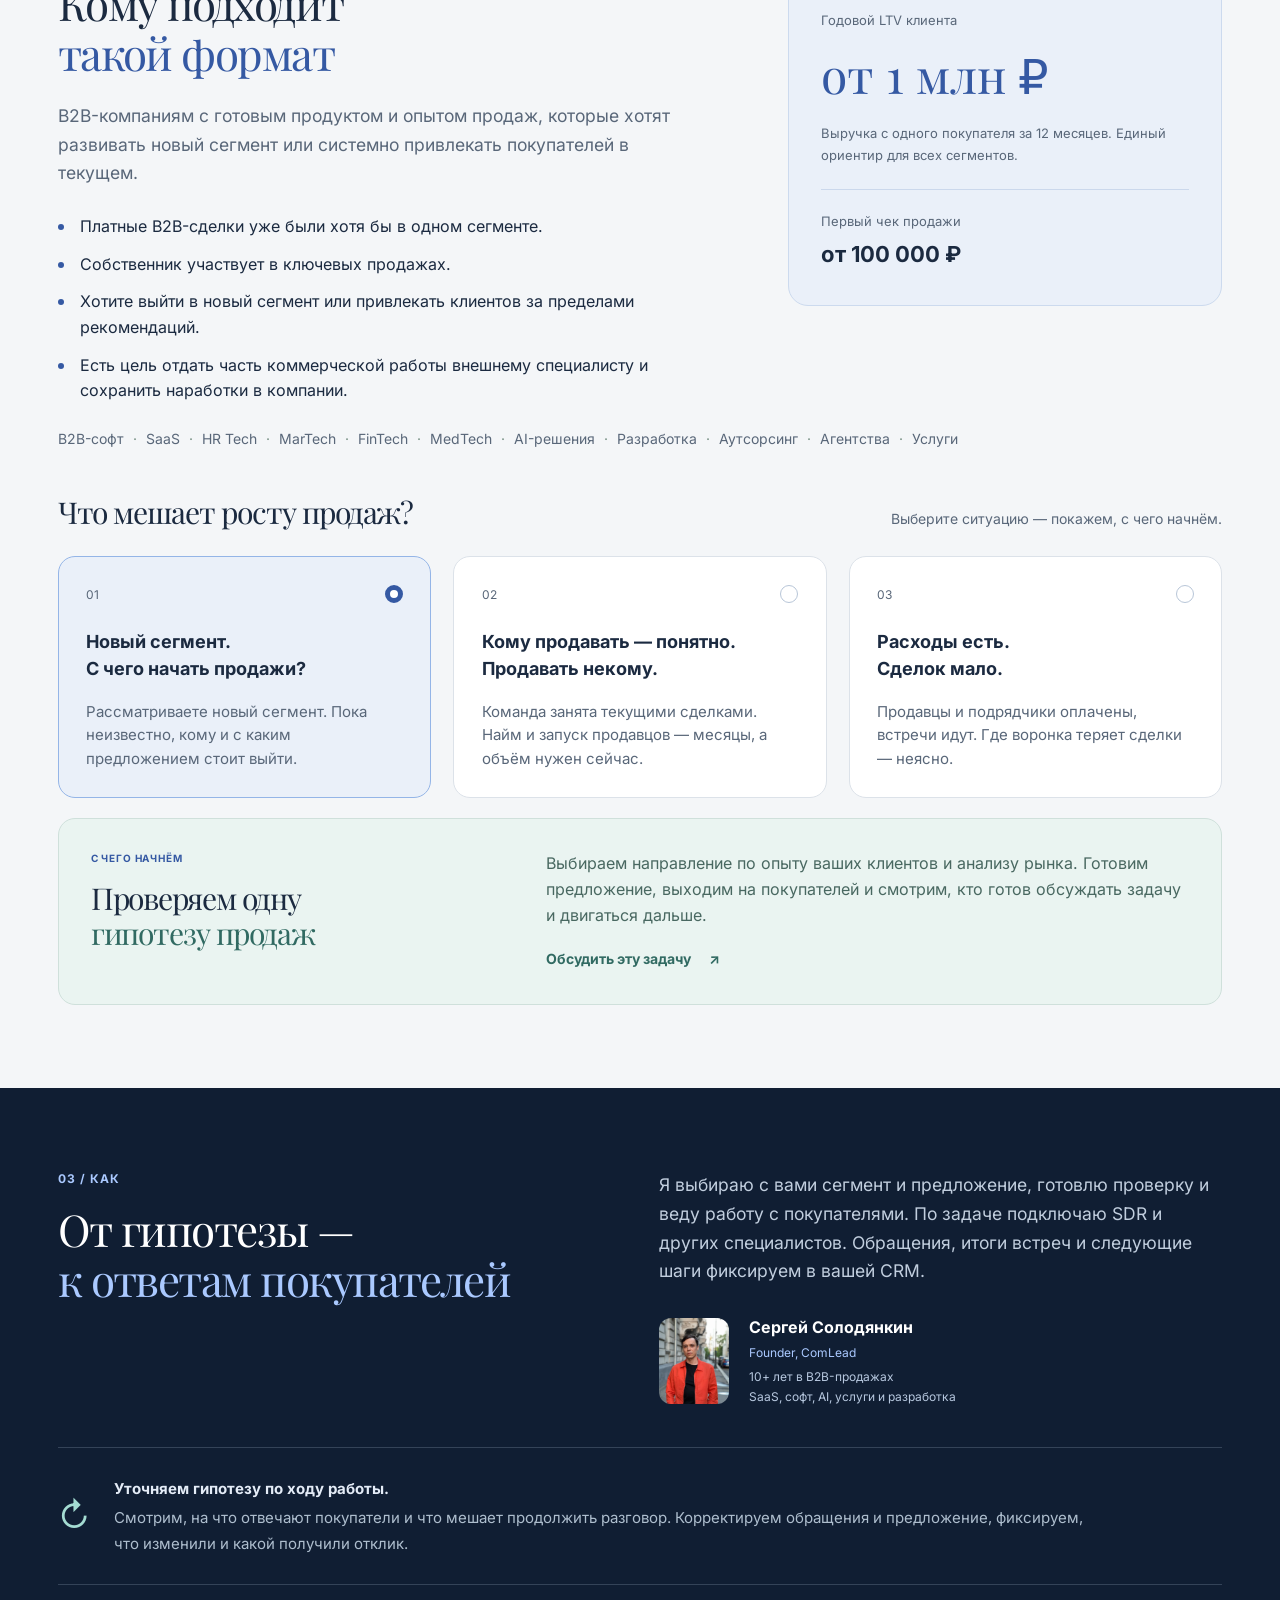
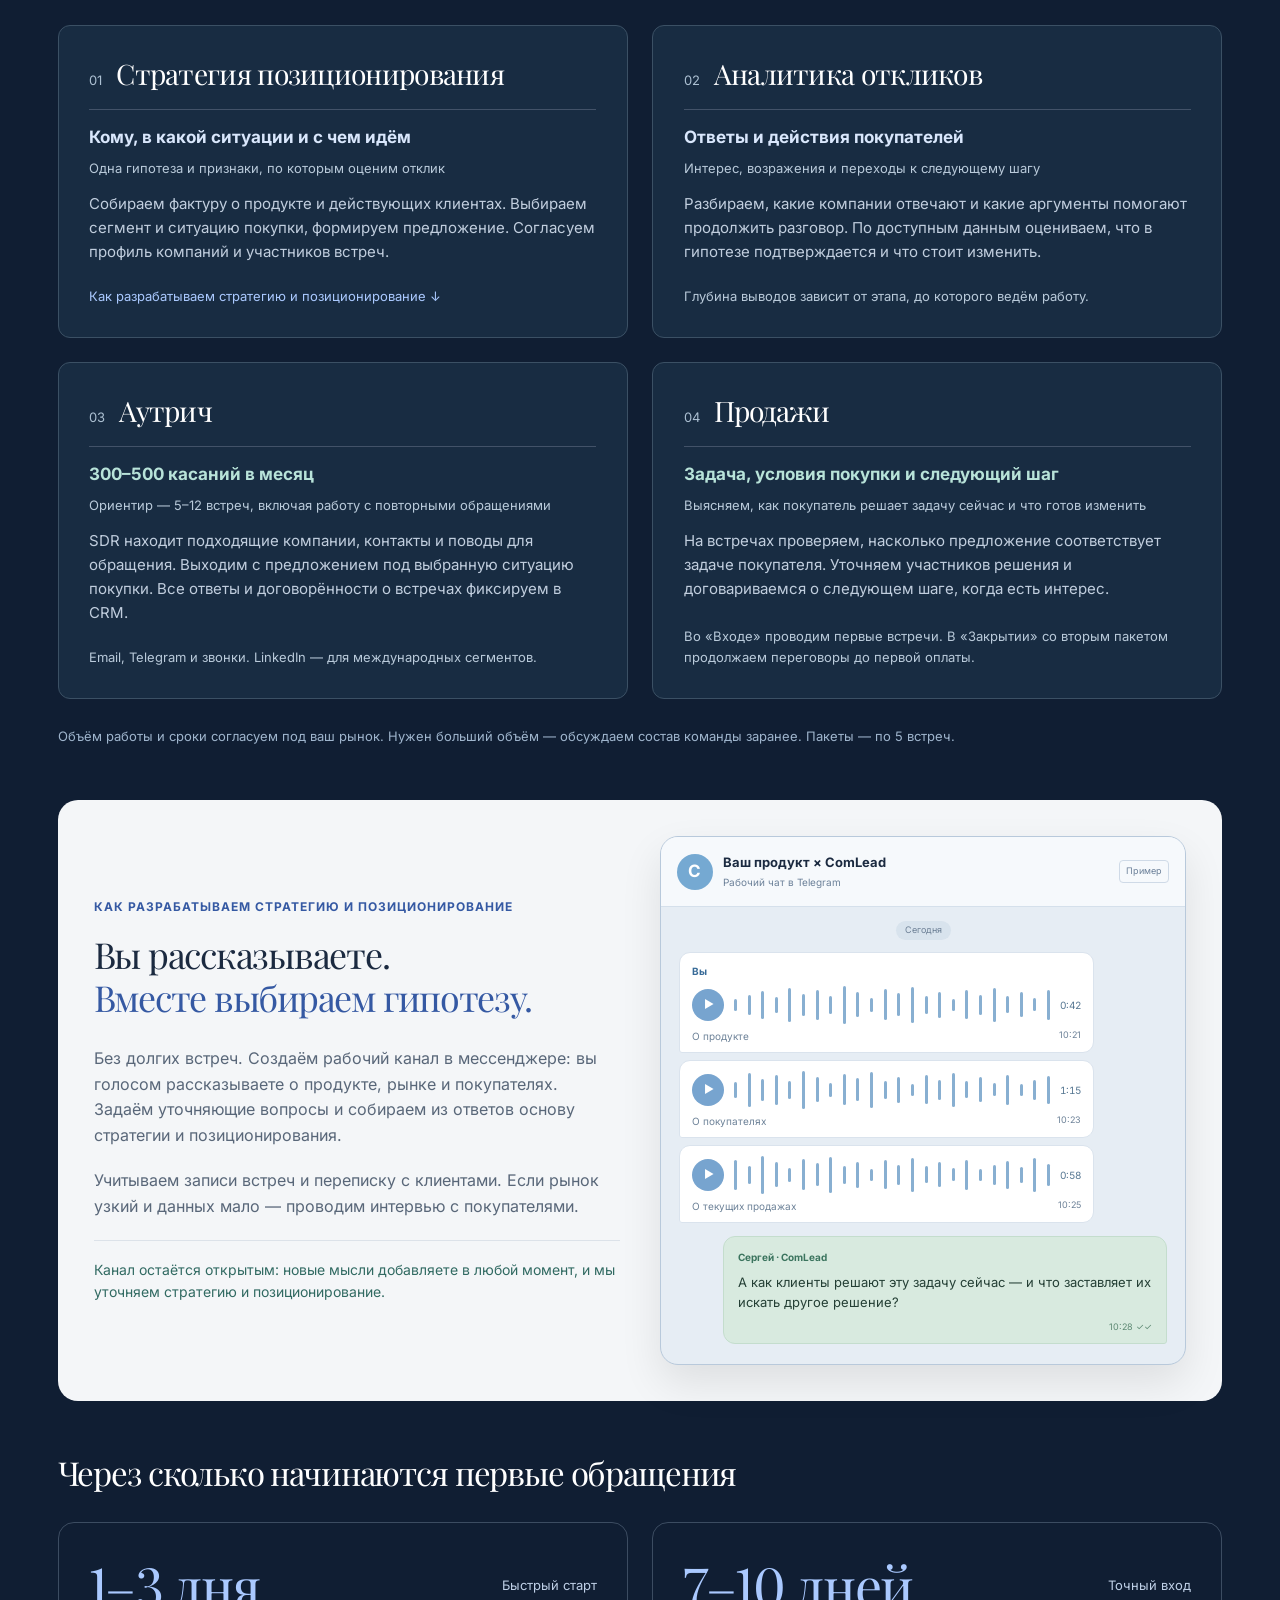
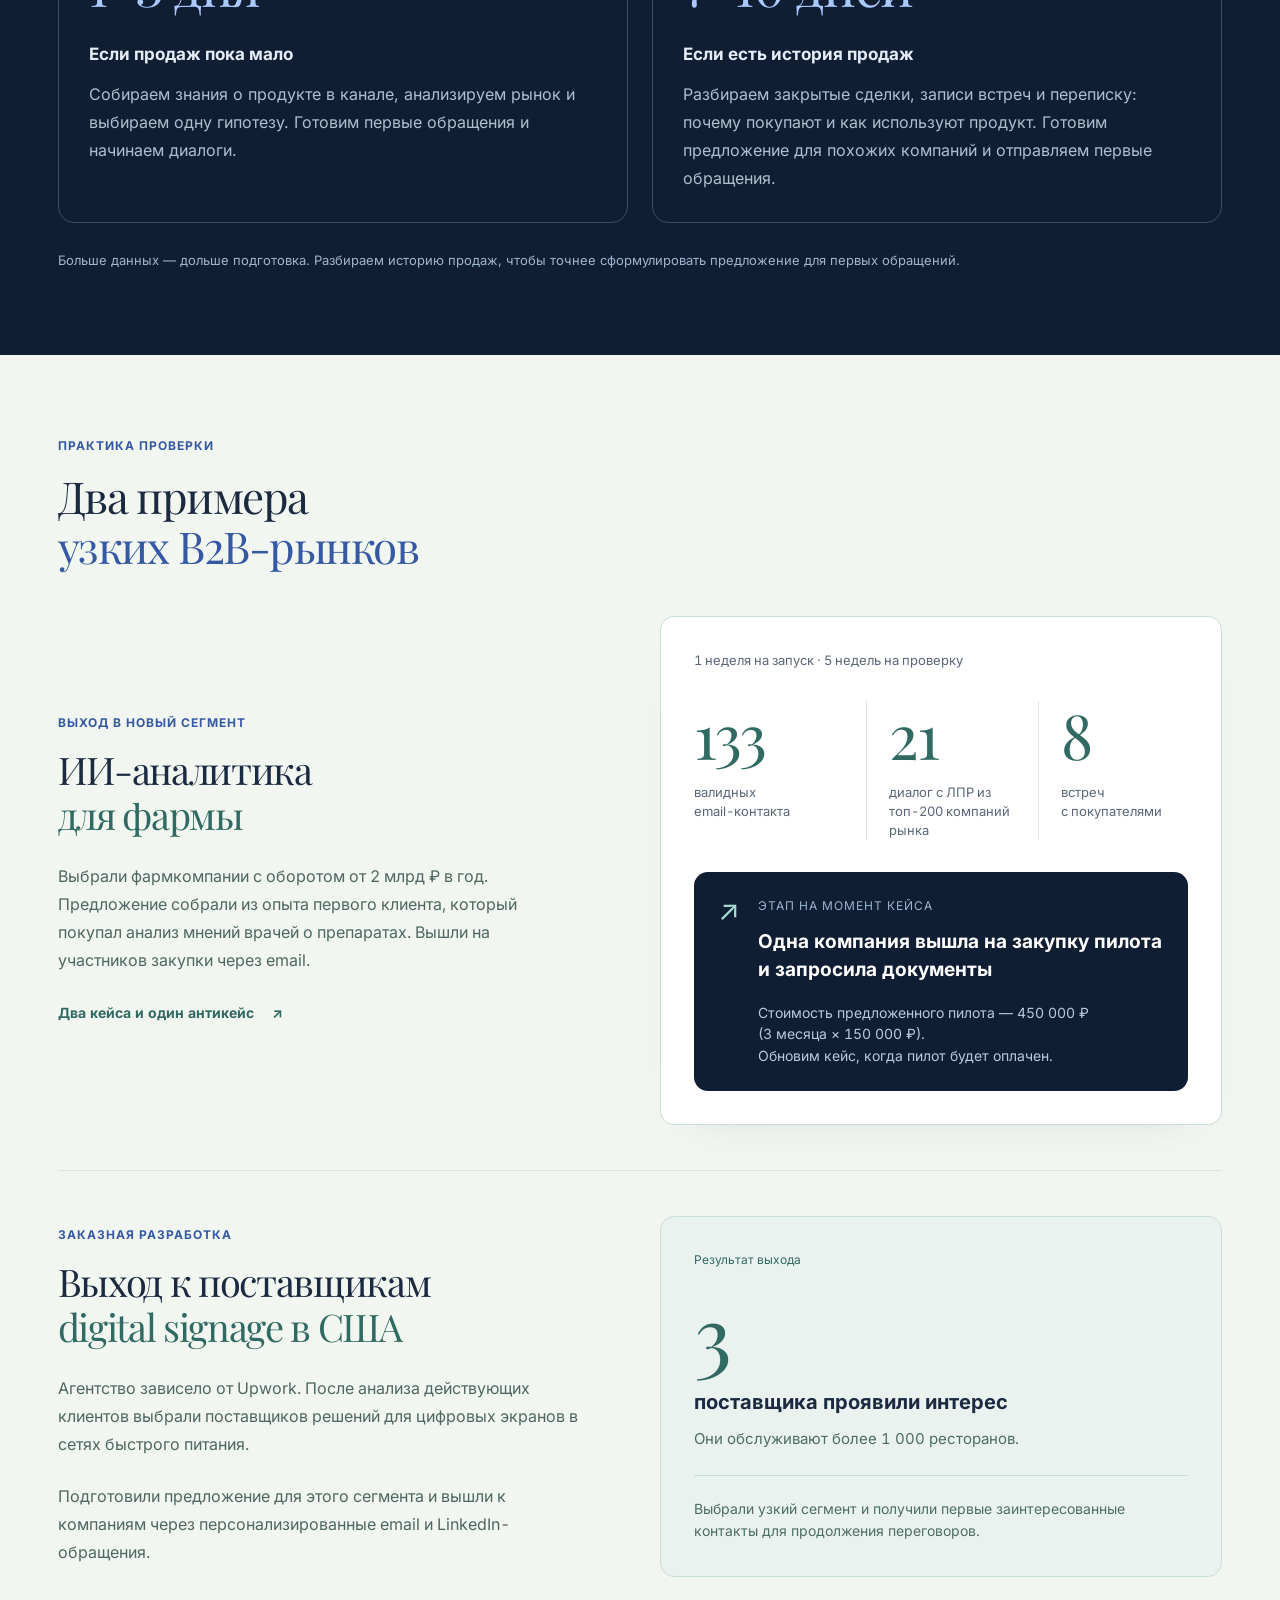
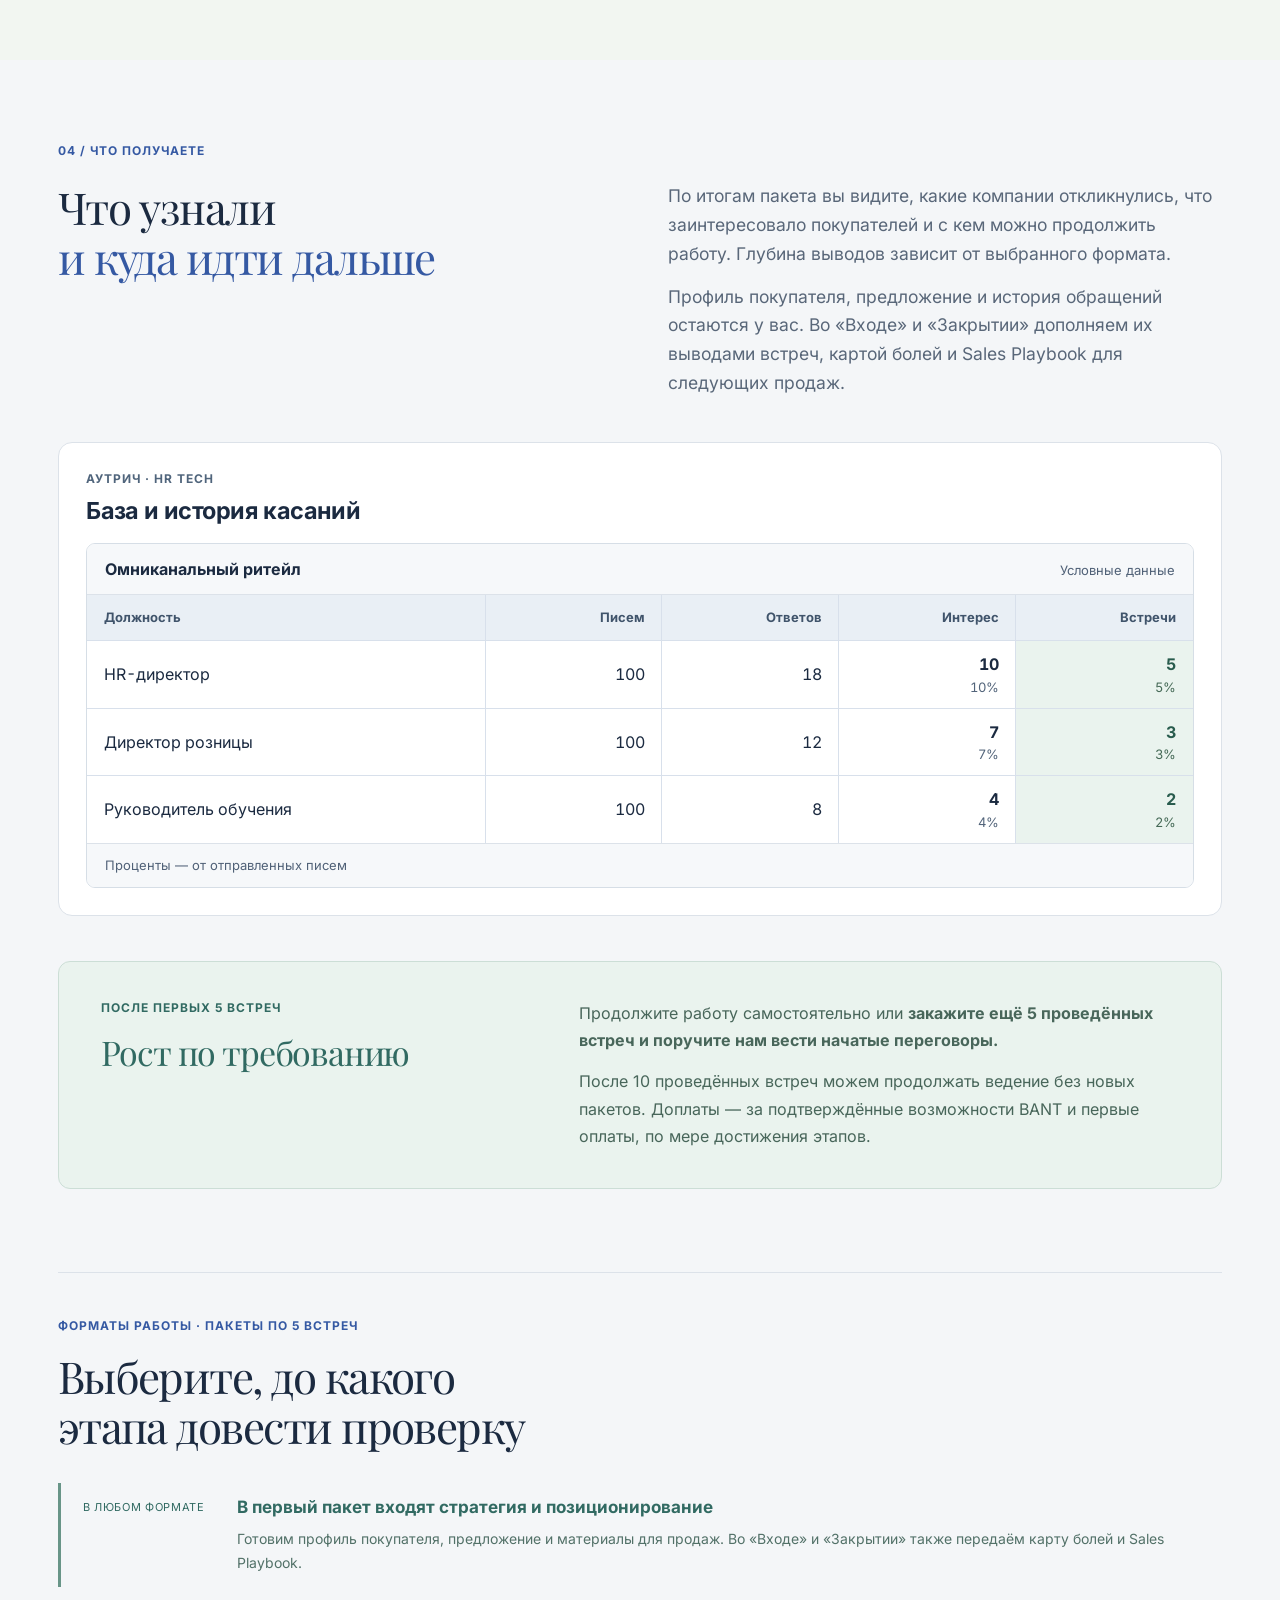
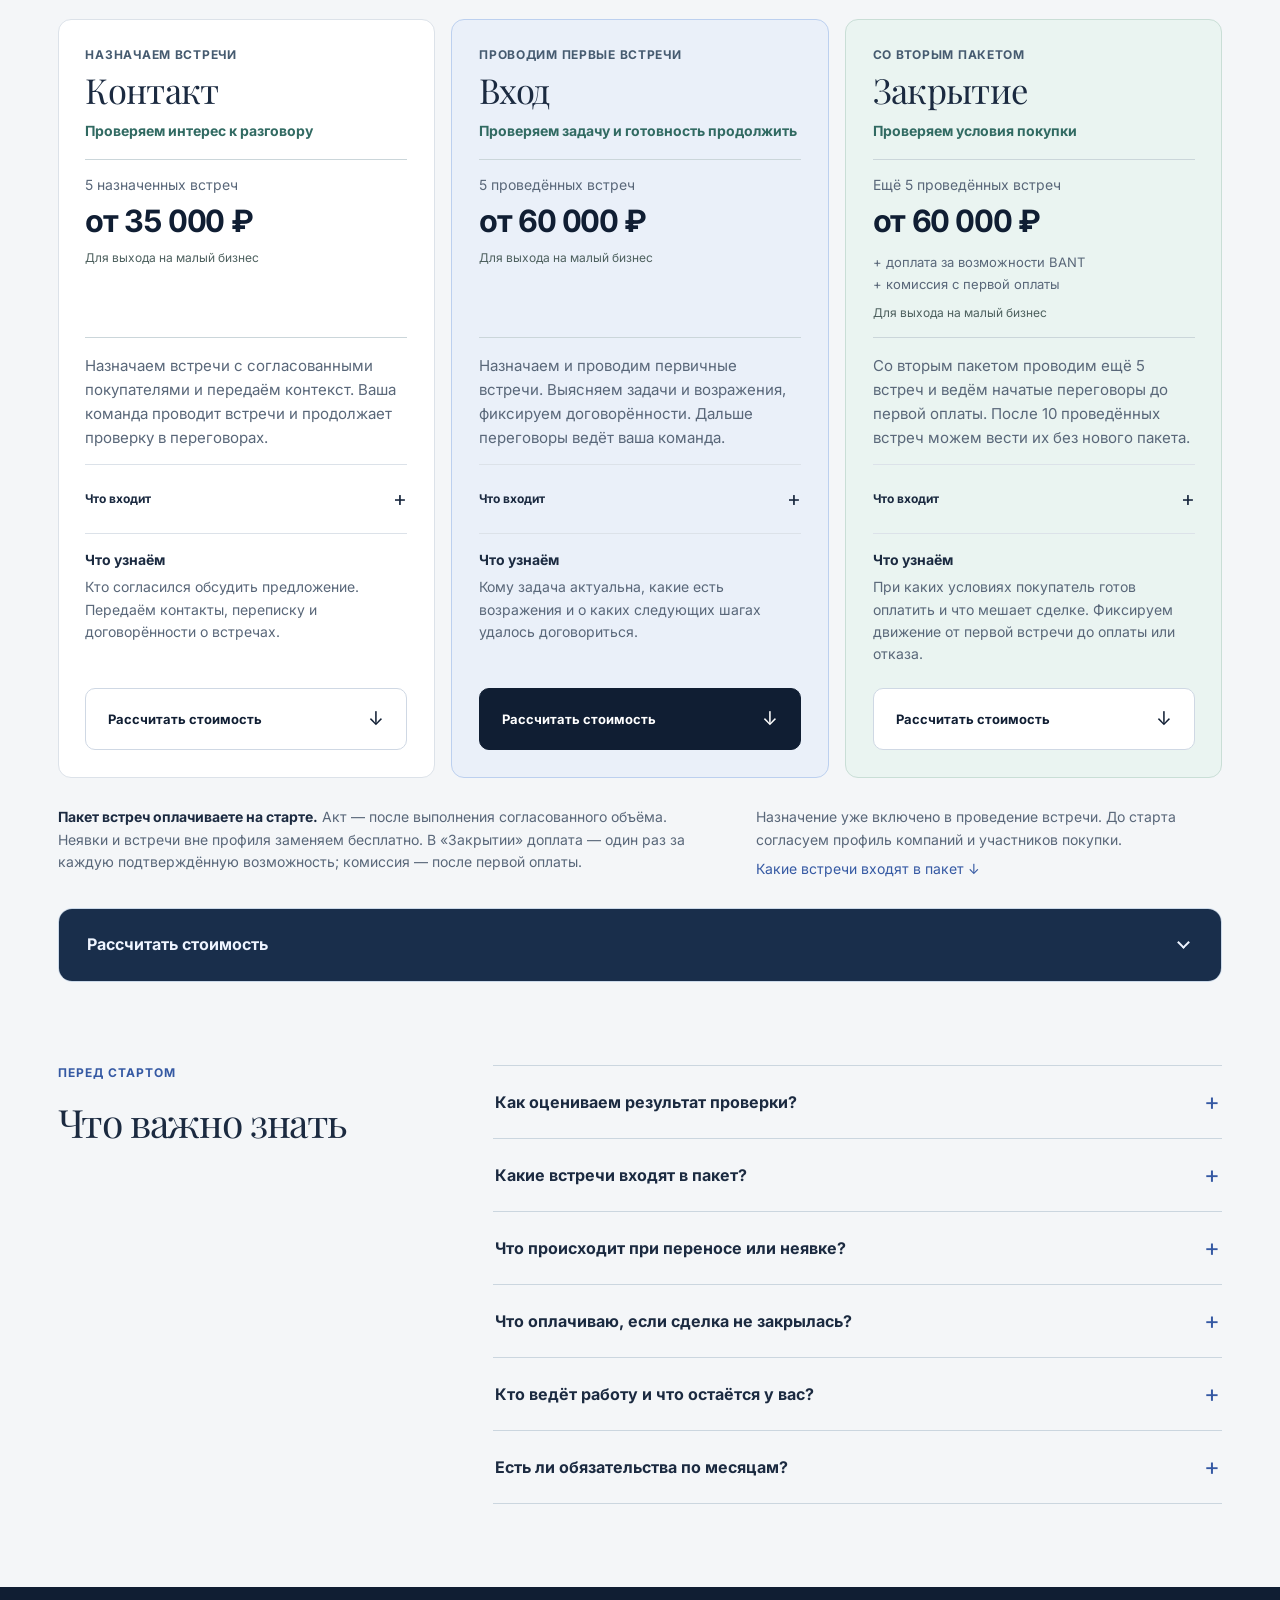
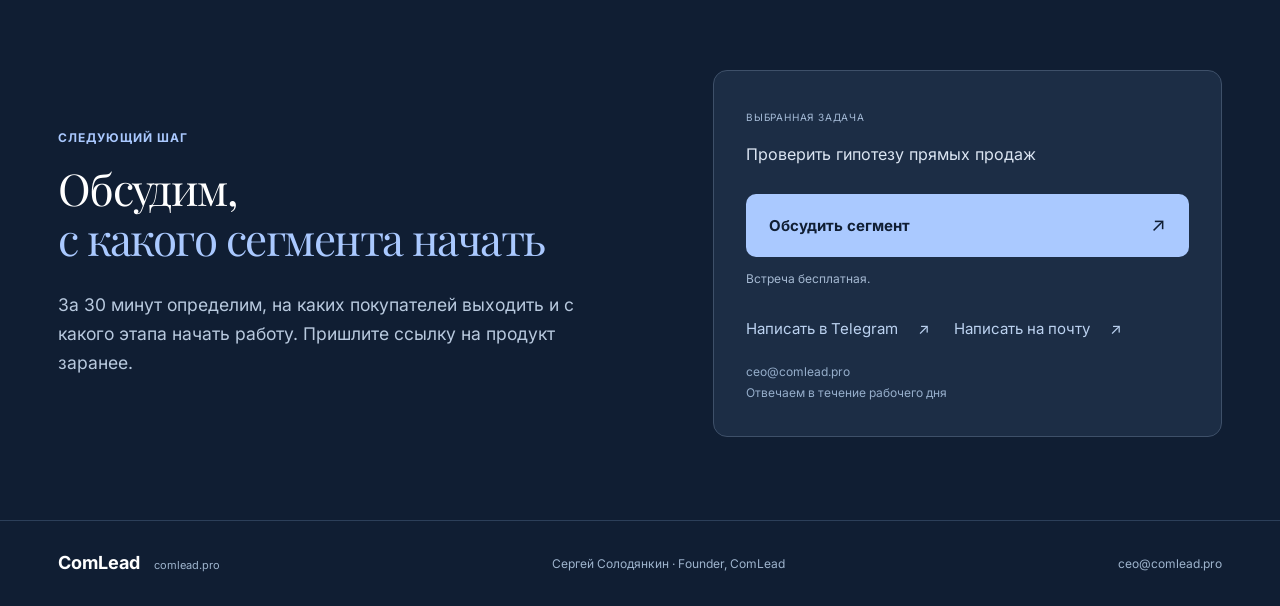
